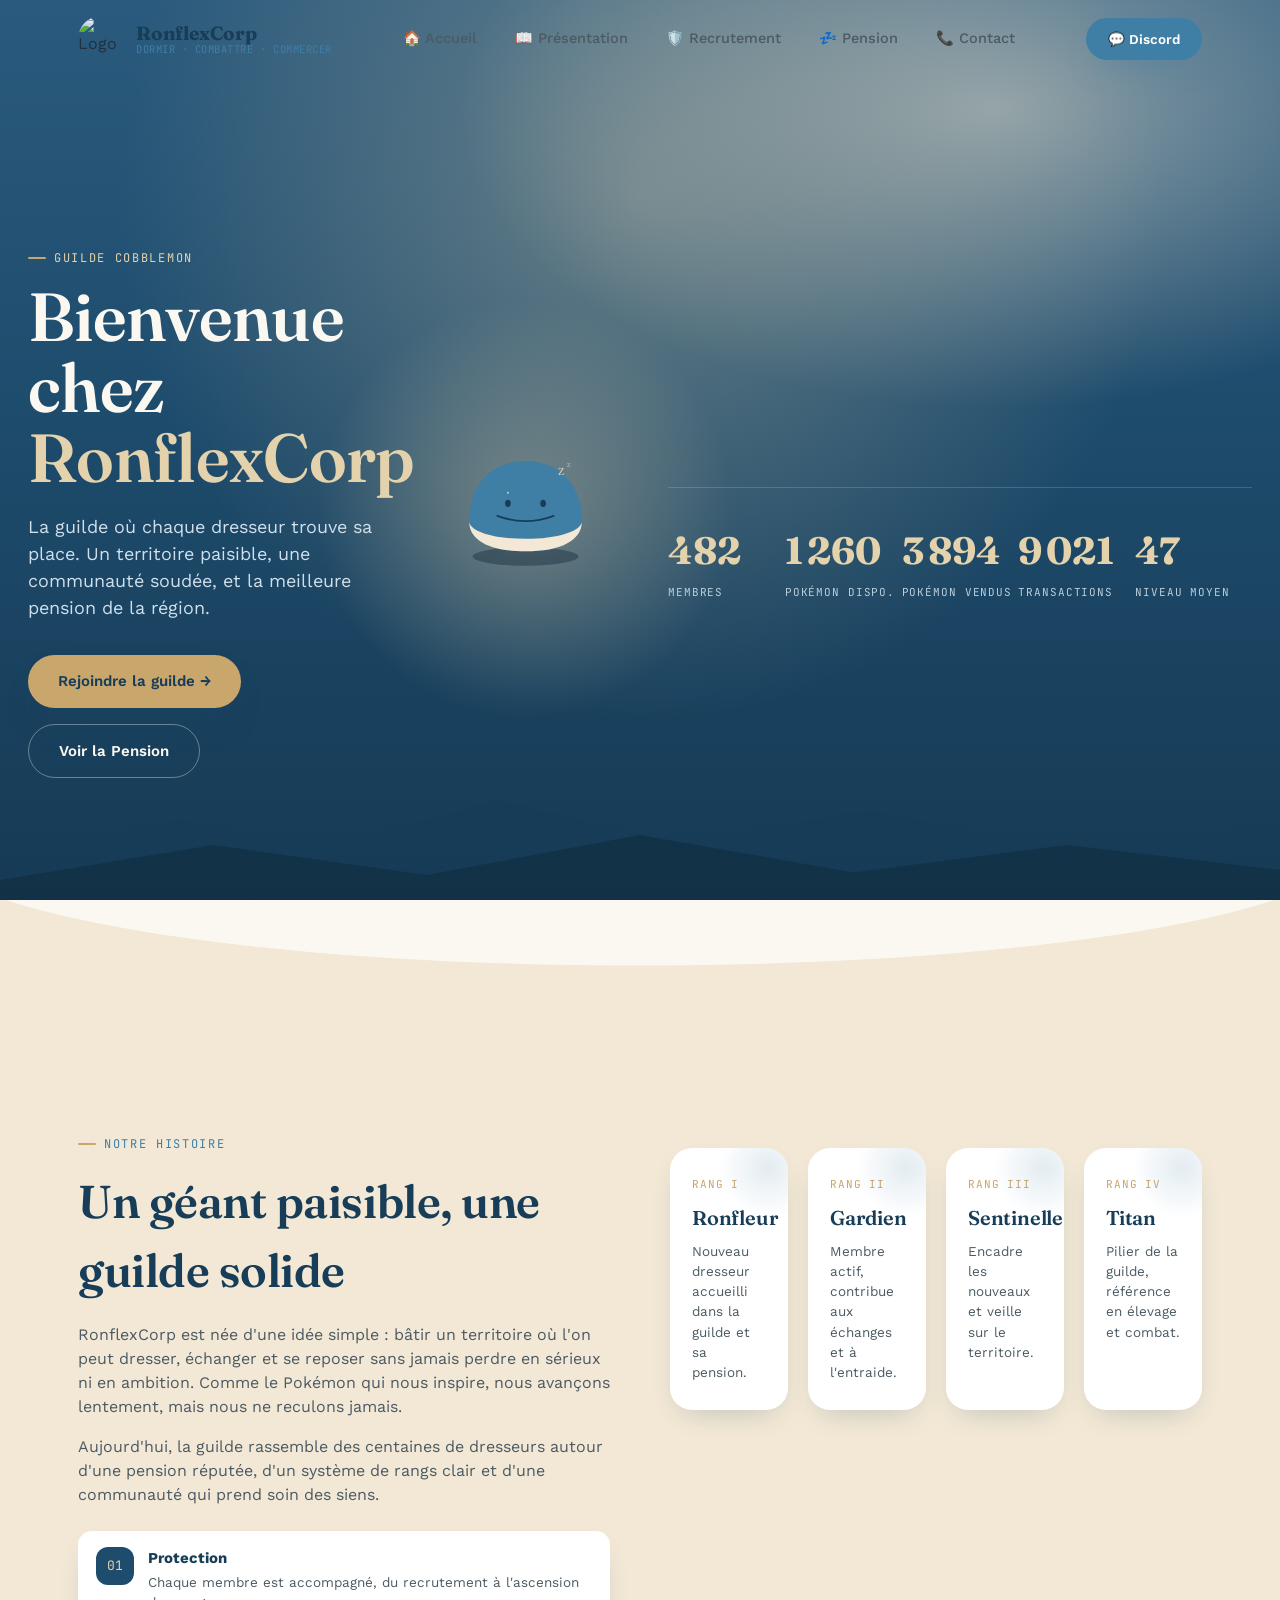
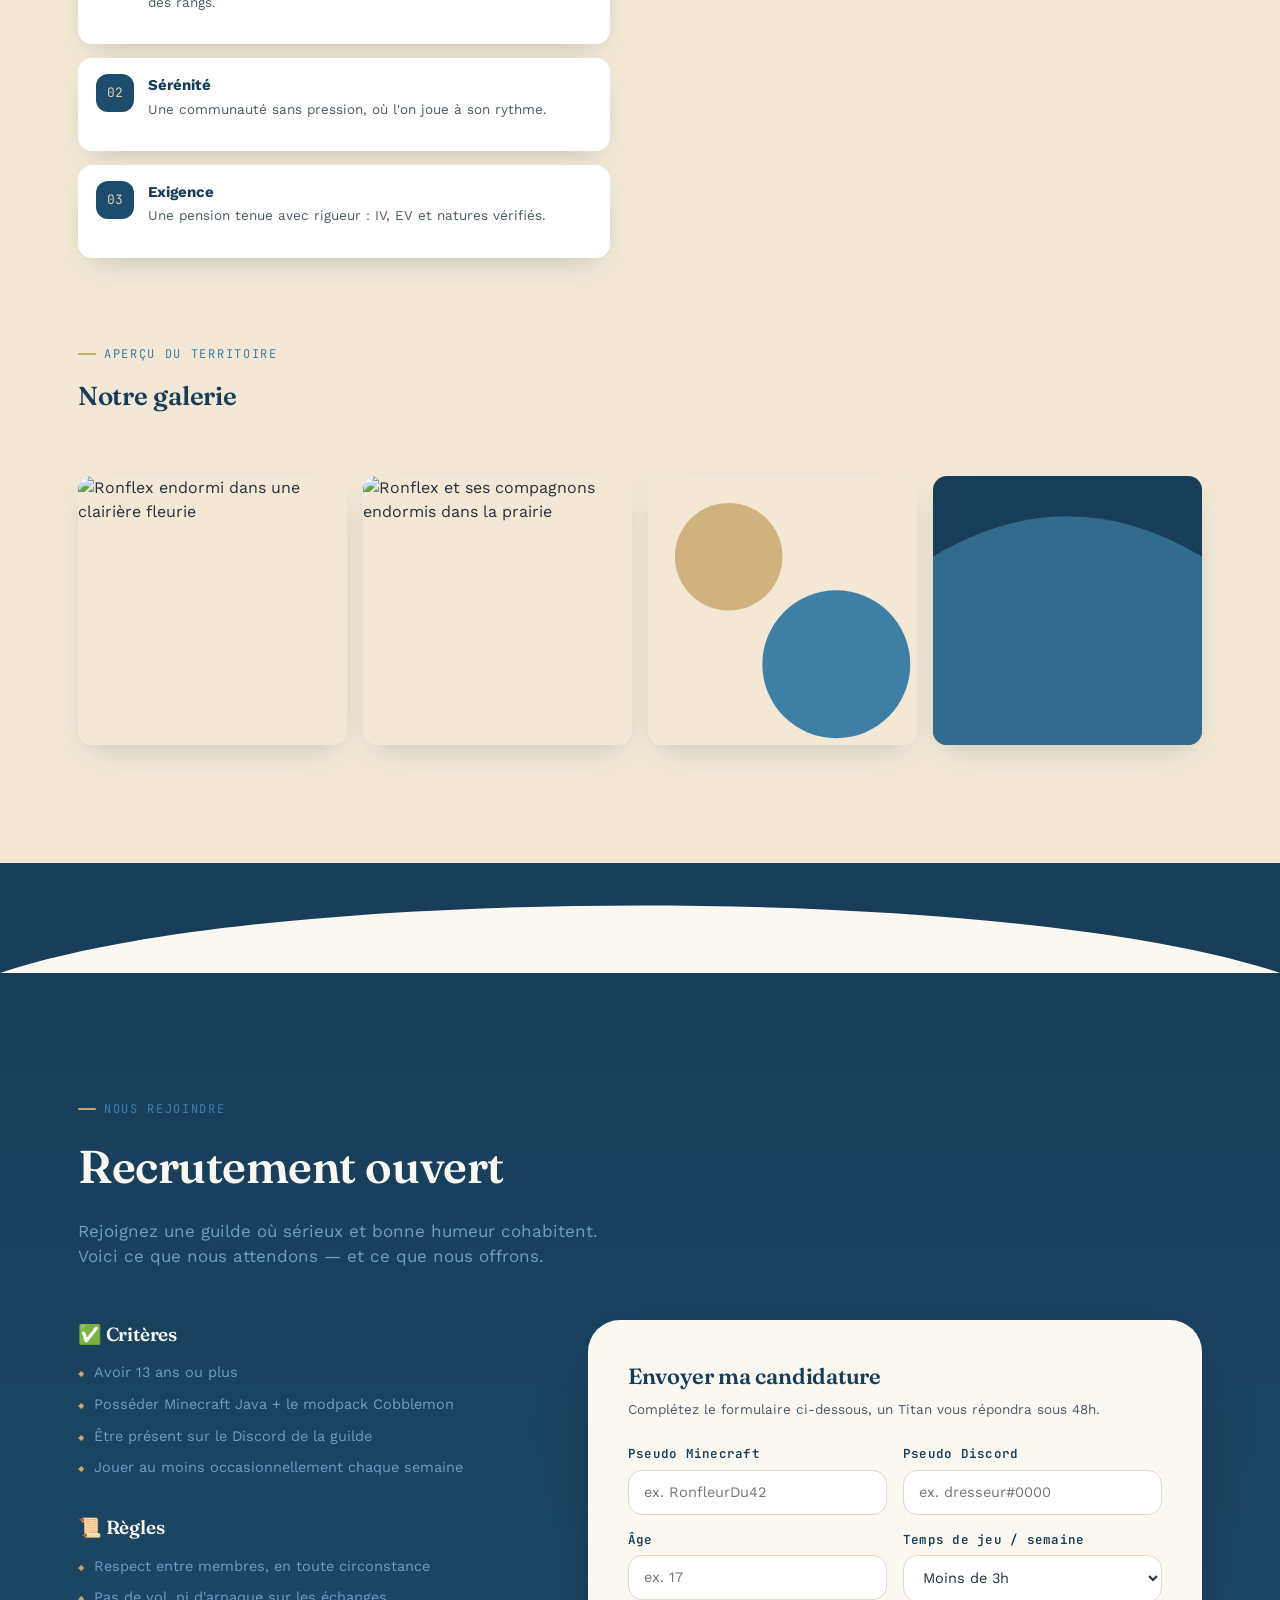
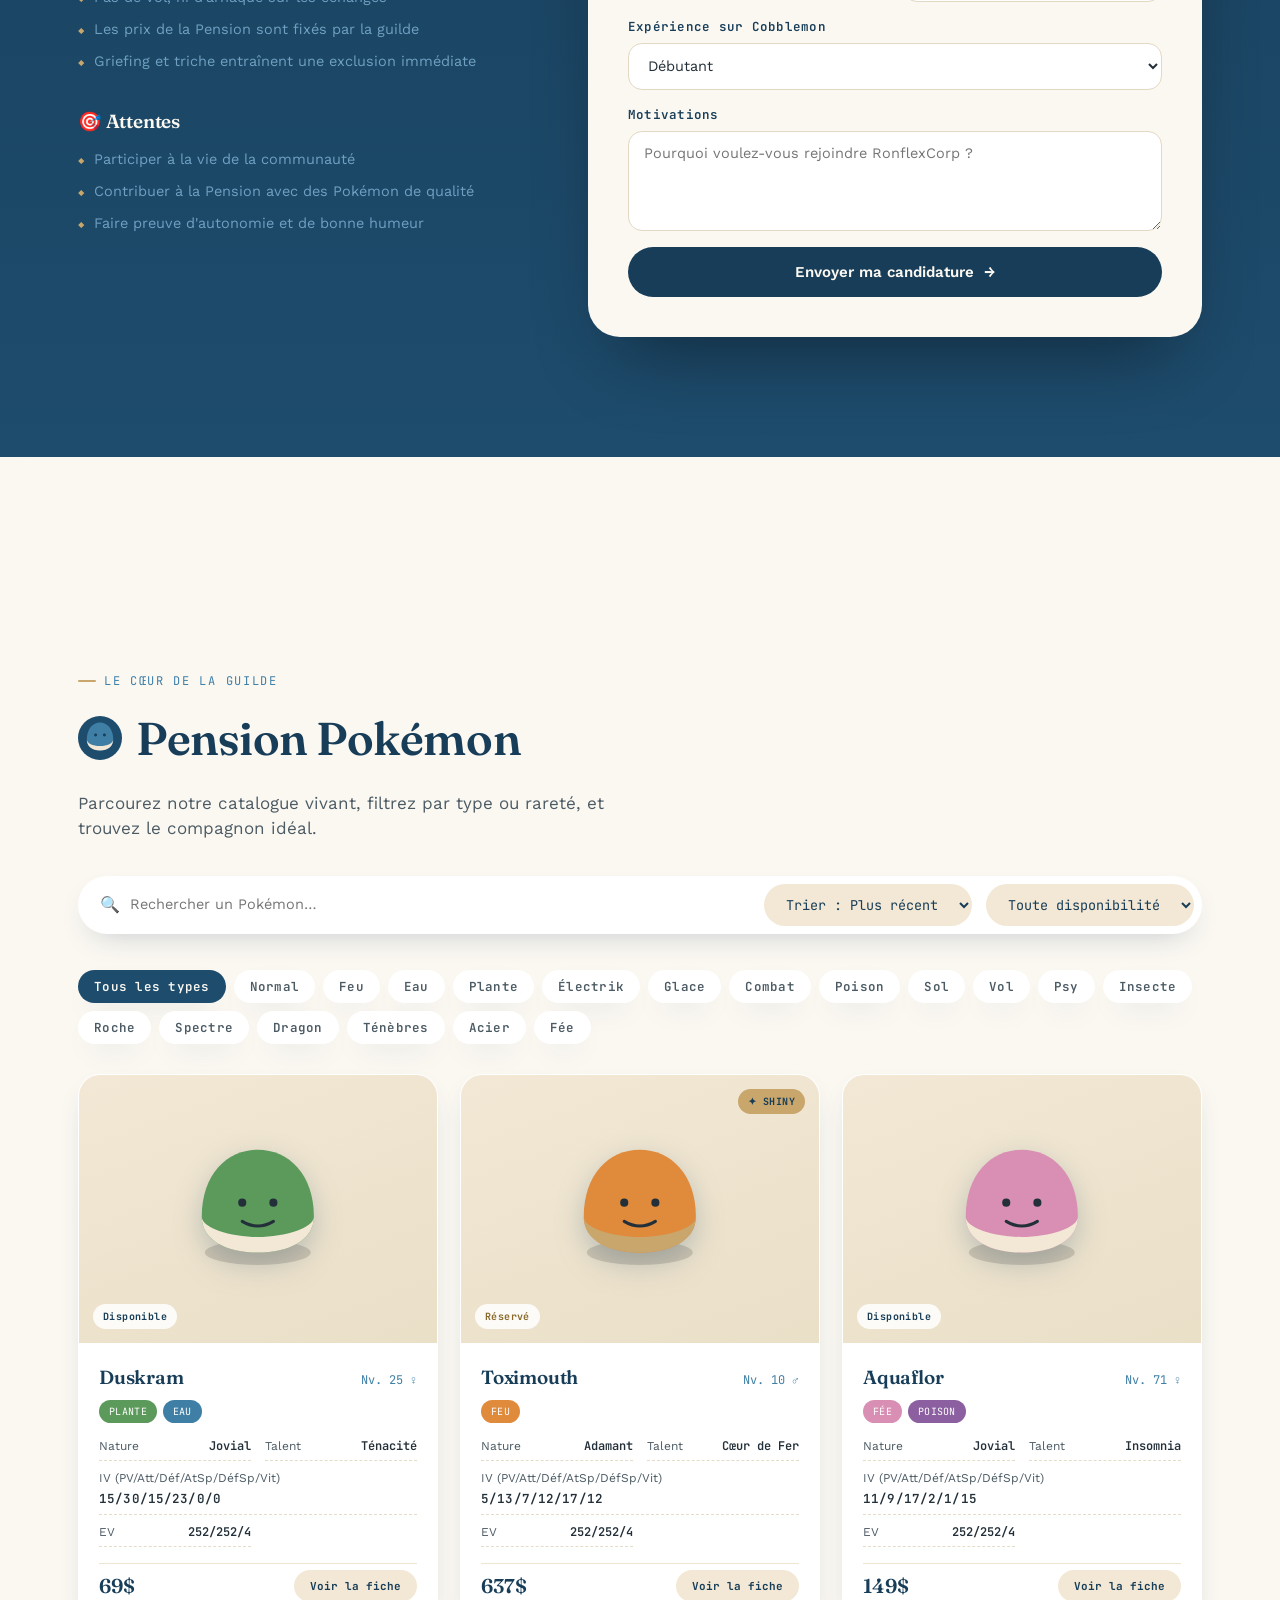
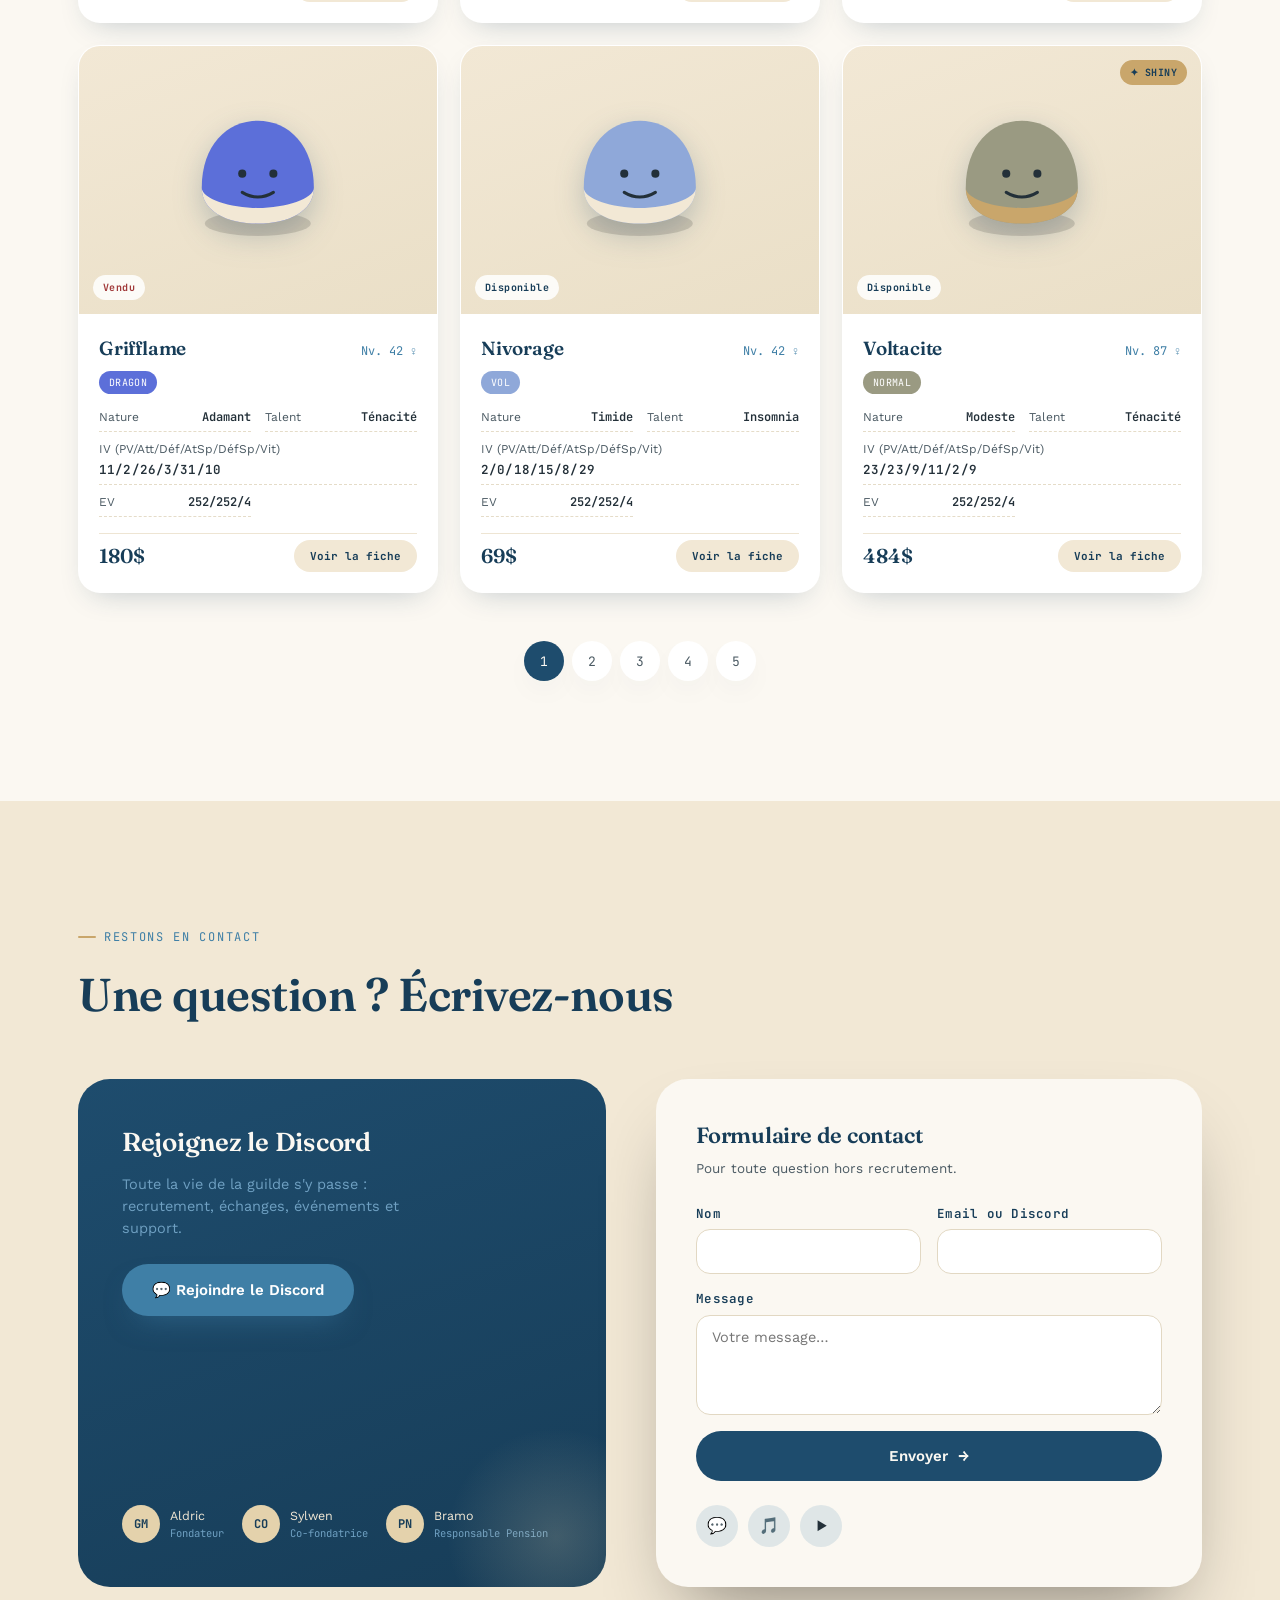
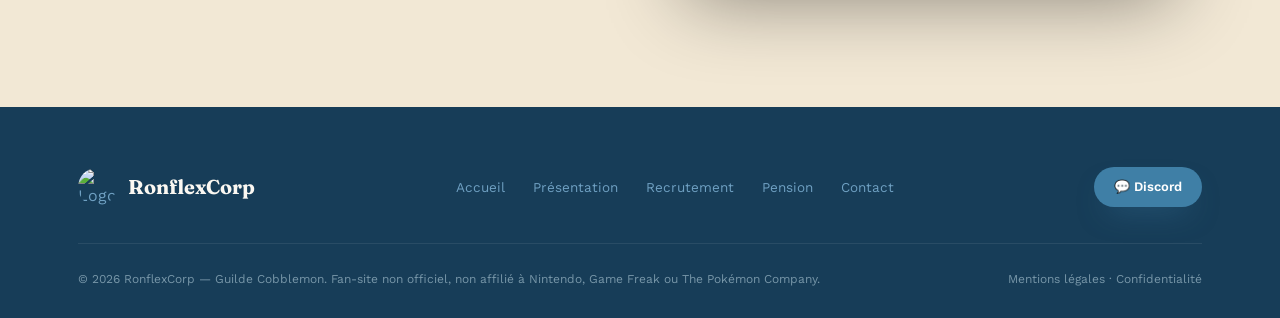
==== index.html @ c5d15bf1 "Update images and form input names in index.html" ====
<!DOCTYPE html>
<html lang="fr">
<head>
<meta charset="UTF-8">
<meta name="viewport" content="width=device-width, initial-scale=1.0">
<title>RonflexCorp — Dormir, combattre, commercer.</title>
<link rel="icon" type="image/svg+xml" href="assets/logo.svg">
<link rel="preconnect" href="https://fonts.googleapis.com">
<link rel="preconnect" href="https://fonts.gstatic.com" crossorigin>
<link href="https://fonts.googleapis.com/css2?family=Fraunces:opsz,wght@9..144,400;9..144,500;9..144,600;9..144,700&family=Work+Sans:wght@400;500;600;700&family=JetBrains+Mono:wght@400;500;700&display=swap" rel="stylesheet">
<link rel="stylesheet" href="css/style.css">
</head>
<body>

<!-- Loader -->
<div class="loader" id="loader">
  <img class="loader-mascot" src="assets/mascot-loader.svg" alt="Mascotte RonflexCorp endormie" width="110" height="88">
  <span>Chargement de la Pension…</span>
</div>

<!-- Nav -->
<nav class="nav" id="nav">
  <div class="container nav-inner">
    <a href="#accueil" class="brand">
      <img class="brand-mark" src="assets/Snorlax_600_3331126.jpg" alt="Logo RonflexCorp" width="46" height="46" style="border-radius:50%;object-fit:cover;">
      <span class="brand-text"><b>RonflexCorp</b><span>Dormir · Combattre · Commercer</span></span>
    </a>
    <div class="nav-links">
      <a href="#accueil">🏠 Accueil</a>
      <a href="#presentation">📖 Présentation</a>
      <a href="#recrutement">🛡️ Recrutement</a>
      <a href="#pension">💤 Pension</a>
      <a href="#contact">📞 Contact</a>
    </div>
    <div class="nav-cta">
      <a href="#" class="btn btn-discord" style="padding:11px 22px;font-size:13.5px;">💬 Discord</a>
      <div class="nav-burger" id="burger"><span></span><span></span><span></span></div>
    </div>
  </div>
</nav>

<!-- HERO -->
<header class="hero" id="accueil">
  <div class="hero-sky-glow"></div>
  <div class="hero-particles" id="particles"></div>
  <img class="hero-mountains" src="assets/mountains.svg" alt="" aria-hidden="true">
  <div class="container hero-inner">
    <div class="hero-copy reveal">
      <span class="eyebrow">Guilde Cobblemon</span>
      <h1>Bienvenue chez <em>RonflexCorp</em></h1>
      <p>La guilde où chaque dresseur trouve sa place. Un territoire paisible, une communauté soudée, et la meilleure pension de la région.</p>
      <div class="hero-actions">
        <a href="#recrutement" class="btn btn-primary">Rejoindre la guilde →</a>
        <a href="#pension" class="btn btn-outline">Voir la Pension</a>
      </div>
    </div>
    <div class="hero-visual reveal">
      <div class="glow-ring"></div>
      <img class="mascot" src="assets/mascot-hero.svg" alt="Mascotte RonflexCorp, un géant paisible" width="380" height="323">
    </div>
  </div>
  <div class="container stats-wrap">
    <div class="stats-grid">
      <div class="stat reveal"><b data-count="482">0</b><span>Membres</span></div>
      <div class="stat reveal"><b data-count="1260">0</b><span>Pokémon dispo.</span></div>
      <div class="stat reveal"><b data-count="3894">0</b><span>Pokémon vendus</span></div>
      <div class="stat reveal"><b data-count="9021">0</b><span>Transactions</span></div>
      <div class="stat reveal"><b data-count="47">0</b><span>Niveau moyen</span></div>
    </div>
  </div>
</header>
<svg class="belly-divider" viewBox="0 0 1440 110" preserveAspectRatio="none"><path d="M0 0 C300 90 1140 90 1440 0 L1440 110 L0 110 Z" fill="#F2E8D5"/></svg>

<!-- PRESENTATION -->
<section class="section section-cream" id="presentation">
  <div class="container">
    <div class="pres-grid">
      <div class="pres-copy reveal">
        <span class="eyebrow">Notre histoire</span>
        <h2 class="section-title">Un géant paisible, une guilde solide</h2>
        <p>RonflexCorp est née d'une idée simple : bâtir un territoire où l'on peut dresser, échanger et se reposer sans jamais perdre en sérieux ni en ambition. Comme le Pokémon qui nous inspire, nous avançons lentement, mais nous ne reculons jamais.</p>
        <p>Aujourd'hui, la guilde rassemble des centaines de dresseurs autour d'une pension réputée, d'un système de rangs clair et d'une communauté qui prend soin des siens.</p>
        <div class="value-list">
          <div class="value-item"><div class="value-icon">01</div><div><b>Protection</b><p>Chaque membre est accompagné, du recrutement à l'ascension des rangs.</p></div></div>
          <div class="value-item"><div class="value-icon">02</div><div><b>Sérénité</b><p>Une communauté sans pression, où l'on joue à son rythme.</p></div></div>
          <div class="value-item"><div class="value-icon">03</div><div><b>Exigence</b><p>Une pension tenue avec rigueur : IV, EV et natures vérifiés.</p></div></div>
        </div>
      </div>
      <div class="reveal">
        <div class="grades">
          <div class="grade-card"><div class="grade-rank">Rang I</div><h4>Ronfleur</h4><p>Nouveau dresseur accueilli dans la guilde et sa pension.</p></div>
          <div class="grade-card"><div class="grade-rank">Rang II</div><h4>Gardien</h4><p>Membre actif, contribue aux échanges et à l'entraide.</p></div>
          <div class="grade-card"><div class="grade-rank">Rang III</div><h4>Sentinelle</h4><p>Encadre les nouveaux et veille sur le territoire.</p></div>
          <div class="grade-card"><div class="grade-rank">Rang IV</div><h4>Titan</h4><p>Pilier de la guilde, référence en élevage et combat.</p></div>
        </div>
      </div>
    </div>
    <div class="reveal">
      <span class="eyebrow">Aperçu du territoire</span>
      <h3 style="font-size:26px;margin-bottom:6px;">Notre galerie</h3>
    </div>
    <div class="gallery reveal reveal-stagger">
      <div class="gallery-item" style="--i:0"><img src="assets/snorlax-foret.jpg" alt="Ronflex endormi dans une clairière fleurie"></div>
      <div class="gallery-item" style="--i:1"><img src="assets/snorlax-cafe.jpg" alt="Ronflex et ses compagnons endormis dans la prairie"></div>
      <div class="gallery-item" style="--i:2"><img src="assets/gallery-3.svg" alt="Illustration décorative — clairière"></div>
      <div class="gallery-item" style="--i:3"><img src="assets/gallery-4.svg" alt="Illustration décorative — colline au crépuscule"></div>
    </div>
  </div>
</section>
<svg class="belly-divider" viewBox="0 0 1440 110" preserveAspectRatio="none" style="transform:scaleY(-1);"><path d="M0 0 C300 90 1140 90 1440 0 L1440 110 L0 110 Z" fill="#173D58"/></svg>

<!-- RECRUTEMENT -->
<section class="section section-blue" id="recrutement">
  <div class="container">
    <div class="reveal" style="margin-bottom:50px;">
      <span class="eyebrow">Nous rejoindre</span>
      <h2 class="section-title">Recrutement ouvert</h2>
      <p class="section-lead">Rejoignez une guilde où sérieux et bonne humeur cohabitent. Voici ce que nous attendons — et ce que nous offrons.</p>
    </div>
    <div class="recrut-layout">
      <div class="reveal">
        <div class="recrut-block">
          <h3>✅ Critères</h3>
          <ul>
            <li>Avoir 13 ans ou plus</li>
            <li>Posséder Minecraft Java + le modpack Cobblemon</li>
            <li>Être présent sur le Discord de la guilde</li>
            <li>Jouer au moins occasionnellement chaque semaine</li>
          </ul>
        </div>
        <div class="recrut-block">
          <h3>📜 Règles</h3>
          <ul>
            <li>Respect entre membres, en toute circonstance</li>
            <li>Pas de vol, ni d'arnaque sur les échanges</li>
            <li>Les prix de la Pension sont fixés par la guilde</li>
            <li>Griefing et triche entraînent une exclusion immédiate</li>
          </ul>
        </div>
        <div class="recrut-block">
          <h3>🎯 Attentes</h3>
          <ul>
            <li>Participer à la vie de la communauté</li>
            <li>Contribuer à la Pension avec des Pokémon de qualité</li>
            <li>Faire preuve d'autonomie et de bonne humeur</li>
          </ul>
        </div>
      </div>

      <div class="form-card reveal" id="recruitFormWrap">
        <div id="recruitFormBody">
          <h3>Envoyer ma candidature</h3>
          <p class="form-sub">Complétez le formulaire ci-dessous, un Titan vous répondra sous 48h.</p>
          <form id="recruitForm">
            <div class="form-row">
              <div class="field"><label>Pseudo Minecraft</label><input type="text" name="pseudo_minecraft" placeholder="ex. RonfleurDu42" required></div>
              <div class="field"><label>Pseudo Discord</label><input type="text" name="pseudo_discord" placeholder="ex. dresseur#0000" required></div>
            </div>
            <div class="form-row">
              <div class="field"><label>Âge</label><input type="number" name="age" min="13" placeholder="ex. 17" required></div>
              <div class="field"><label>Temps de jeu / semaine</label>
                <select name="temps_jeu">
                  <option>Moins de 3h</option>
                  <option>3 à 8h</option>
                  <option>8 à 15h</option>
                  <option>Plus de 15h</option>
                </select>
              </div>
            </div>
            <div class="field full" style="margin-bottom:16px;">
              <label>Expérience sur Cobblemon</label>
              <select name="experience">
                <option>Débutant</option>
                <option>Intermédiaire</option>
                <option>Confirmé</option>
                <option>Expert / éleveur compétitif</option>
              </select>
            </div>
            <div class="field full" style="margin-bottom:16px;">
              <label>Motivations</label>
              <textarea name="motivations" placeholder="Pourquoi voulez-vous rejoindre RonflexCorp ?" required></textarea>
            </div>
            <button type="submit" class="btn submit-btn">Envoyer ma candidature <span class="arrow">→</span></button>
          </form>
        </div>
        <div class="form-success" id="recruitSuccess">
          <svg class="check" viewBox="0 0 60 60"><circle cx="30" cy="30" r="30" fill="#3F7FA6"/><path d="M18 31 L26 39 L42 21" stroke="#F2E8D5" stroke-width="4" fill="none" stroke-linecap="round" stroke-linejoin="round"/></svg>
          <h3>Candidature envoyée</h3>
          <p class="form-sub">Merci ! Un membre de la guilde reviendra vers vous très vite sur Discord.</p>
        </div>
      </div>
    </div>
  </div>
</section>
<svg class="belly-divider" viewBox="0 0 1440 110" preserveAspectRatio="none"><path d="M0 0 C300 90 1140 90 1440 0 L1440 110 L0 110 Z" fill="#FBF8F2"/></svg>

<!-- PENSION -->
<section class="section" id="pension" style="padding-top:100px;">
  <div class="container">
    <div class="pension-head reveal">
      <div>
        <span class="eyebrow">Le cœur de la guilde</span>
        <h2 class="section-title" style="display:flex;align-items:center;gap:14px;">
          <img src="assets/logo.svg" alt="" width="44" height="44" style="flex-shrink:0;" aria-hidden="true">
          Pension Pokémon
        </h2>
        <p class="section-lead">Parcourez notre catalogue vivant, filtrez par type ou rareté, et trouvez le compagnon idéal.</p>
      </div>
    </div>

    <div class="pension-toolbar reveal">
      <div class="search-box">
        <span>🔍</span>
        <input type="text" id="searchInput" placeholder="Rechercher un Pokémon…">
      </div>
      <select id="sortSelect">
        <option value="recent">Trier : Plus récent</option>
        <option value="price-asc">Prix croissant</option>
        <option value="price-desc">Prix décroissant</option>
        <option value="level-desc">Niveau ↓</option>
        <option value="iv-desc">IV ↓</option>
      </select>
      <select id="availSelect">
        <option value="all">Toute disponibilité</option>
        <option value="Disponible">Disponible</option>
        <option value="Réservé">Réservé</option>
        <option value="Vendu">Vendu</option>
      </select>
    </div>

    <div class="filter-chips reveal" id="typeChips"></div>

    <div class="catalog-grid" id="catalogGrid"></div>
    <div class="empty-state" id="emptyState">
      <h3 style="font-size:20px;">😴 Aucun Pokémon ne correspond</h3>
      <p style="margin-top:8px;">Essayez d'ajuster votre recherche ou vos filtres.</p>
    </div>
    <div class="pagination" id="pagination"></div>
  </div>
</section>

<!-- CONTACT -->
<section class="section section-cream" id="contact">
  <div class="container">
    <div class="reveal" style="margin-bottom:50px;">
      <span class="eyebrow">Restons en contact</span>
      <h2 class="section-title">Une question ? Écrivez-nous</h2>
    </div>
    <div class="contact-grid">
      <div class="contact-discord reveal">
        <div>
          <h3>Rejoignez le Discord</h3>
          <p>Toute la vie de la guilde s'y passe : recrutement, échanges, événements et support.</p>
          <a href="#" class="btn btn-discord">💬 Rejoindre le Discord</a>
        </div>
        <div class="responsables">
          <div class="responsable"><div class="resp-avatar">GM</div><span>Aldric<br><small>Fondateur</small></span></div>
          <div class="responsable"><div class="resp-avatar">CO</div><span>Sylwen<br><small>Co-fondatrice</small></span></div>
          <div class="responsable"><div class="resp-avatar">PN</div><span>Bramo<br><small>Responsable Pension</small></span></div>
        </div>
      </div>
      <div class="form-card reveal">
        <h3>Formulaire de contact</h3>
        <p class="form-sub">Pour toute question hors recrutement.</p>
        <form id="contactForm">
          <div class="form-row">
            <div class="field"><label>Nom</label><input type="text" name="nom" required></div>
            <div class="field"><label>Email ou Discord</label><input type="text" name="contact" required></div>
          </div>
          <div class="field full" style="margin-bottom:16px;">
            <label>Message</label>
            <textarea name="message" required placeholder="Votre message…"></textarea>
          </div>
          <button type="submit" class="btn submit-btn" style="background:var(--deep-blue);">Envoyer <span class="arrow">→</span></button>
        </form>
        <div class="socials" style="margin-top:24px;">
          <a class="social-btn" href="#" title="Discord" style="background:rgba(63,127,166,0.15);">💬</a>
          <a class="social-btn" href="#" title="TikTok" style="background:rgba(63,127,166,0.15);">🎵</a>
          <a class="social-btn" href="#" title="YouTube" style="background:rgba(63,127,166,0.15);">▶️</a>
        </div>
      </div>
    </div>
  </div>
</section>

<!-- FOOTER -->
<footer class="footer">
  <div class="container">
    <div class="footer-top">
      <div class="footer-brand">
        <img src="assets/Snorlax_600_3331126.jpg" alt="Logo RonflexCorp" width="38" height="38" style="border-radius:50%;object-fit:cover;">
        <b>RonflexCorp</b>
      </div>
      <div class="footer-links">
        <a href="#accueil">Accueil</a>
        <a href="#presentation">Présentation</a>
        <a href="#recrutement">Recrutement</a>
        <a href="#pension">Pension</a>
        <a href="#contact">Contact</a>
      </div>
      <a href="#" class="btn btn-discord" style="padding:10px 20px;font-size:13px;">💬 Discord</a>
    </div>
    <div class="footer-bottom">
      <span>© 2026 RonflexCorp — Guilde Cobblemon. Fan-site non officiel, non affilié à Nintendo, Game Freak ou The Pokémon Company.</span>
      <span>Mentions légales · Confidentialité</span>
    </div>
  </div>
</footer>
<script src="js/main.js" defer></script>
</body>
</html>
---- css/style.css ----
:root{
  --deep-blue:#1E4C6D;
  --deep-blue-2:#173D58;
  --light-blue:#3F7FA6;
  --light-blue-soft:#6FA0C2;
  --cream:#F2E8D5;
  --cream-2:#EADFC7;
  --off-white:#FBF8F2;
  --ink:#233039;
  --ink-soft:#4B5A63;
  --gold:#C9A66B;
  --gold-soft:#E4D2AC;
  --white:#FFFFFF;
  --shadow-soft:0 20px 45px -20px rgba(30,76,109,0.35);
  --shadow-card:0 12px 30px -14px rgba(23,61,88,0.28);
  --radius-lg:32px;
  --radius-md:22px;
  --radius-sm:14px;
  --ff-display:'Fraunces', serif;
  --ff-body:'Work Sans', sans-serif;
  --ff-mono:'JetBrains Mono', monospace;
}
*{box-sizing:border-box;margin:0;padding:0;}
html{scroll-behavior:smooth;}
body{
  font-family:var(--ff-body);
  color:var(--ink);
  background:var(--off-white);
  overflow-x:hidden;
  line-height:1.5;
}
img,svg{display:block;max-width:100%;}
a{color:inherit;text-decoration:none;}
button{font-family:inherit;cursor:pointer;border:none;background:none;}
ul{list-style:none;}
::selection{background:var(--gold-soft);color:var(--deep-blue-2);}

/* ---------- Utility ---------- */
.container{width:100%;max-width:1180px;margin:0 auto;padding:0 28px;}
.eyebrow{
  font-family:var(--ff-mono);
  font-size:12px;
  letter-spacing:0.14em;
  text-transform:uppercase;
  color:var(--light-blue);
  display:inline-flex;
  align-items:center;
  gap:8px;
  margin-bottom:14px;
}
.eyebrow::before{
  content:"";
  width:18px;height:2px;
  background:var(--gold);
  border-radius:2px;
}
h1,h2,h3,h4{font-family:var(--ff-display);font-weight:600;color:var(--deep-blue-2);letter-spacing:-0.01em;}
.section{position:relative;padding:120px 0;}
.section-cream{background:var(--cream);}
.section-blue{background:linear-gradient(180deg,var(--deep-blue-2),var(--deep-blue));color:var(--cream);}
.section-blue h2, .section-blue h3, .section-blue h4{color:var(--off-white);}
.section-title{font-size:clamp(30px,4vw,46px);margin-bottom:18px;}
.section-lead{font-size:17px;color:var(--ink-soft);max-width:560px;}
.section-blue .section-lead{color:var(--light-blue-soft);}

.btn{
  display:inline-flex;align-items:center;gap:10px;
  padding:15px 30px;border-radius:100px;
  font-weight:600;font-size:15px;
  transition:transform .35s cubic-bezier(.2,.8,.2,1), box-shadow .35s ease, background .3s ease;
  position:relative;
}
.btn-primary{background:var(--gold);color:var(--deep-blue-2);box-shadow:var(--shadow-soft);}
.btn-primary:hover{transform:translateY(-3px);box-shadow:0 26px 50px -18px rgba(201,166,107,0.55);}
.btn-outline{border:1.5px solid rgba(255,255,255,0.35);color:var(--off-white);}
.btn-outline:hover{background:rgba(255,255,255,0.1);transform:translateY(-3px);}
.btn-dark{background:var(--deep-blue-2);color:var(--off-white);}
.btn-dark:hover{transform:translateY(-3px);box-shadow:var(--shadow-soft);}
.btn-discord{background:#3F7FA6;color:#fff;box-shadow:0 14px 30px -14px rgba(63,127,166,0.6);}
.btn-discord:hover{transform:translateY(-3px);background:#356e91;}

/* Belly-curve divider — signature motif */
.belly-divider{width:100%;height:110px;display:block;margin-top:-2px;}
.belly-divider path{transition:fill .4s ease;}

/* ---------- Nav ---------- */
.nav{
  position:fixed;top:0;left:0;right:0;z-index:100;
  padding:16px 0;
  transition:background .4s ease, box-shadow .4s ease, padding .4s ease;
}
.nav.scrolled{background:rgba(251,248,242,0.88);backdrop-filter:blur(14px);box-shadow:0 8px 30px -18px rgba(23,61,88,0.35);padding:10px 0;}
.nav-inner{display:flex;align-items:center;justify-content:space-between;gap:24px;}
.brand{display:flex;align-items:center;gap:12px;}
.brand-mark{width:46px;height:46px;flex-shrink:0;}
.brand-text{display:flex;flex-direction:column;line-height:1.1;}
.brand-text b{font-family:var(--ff-display);font-size:19px;color:var(--deep-blue-2);letter-spacing:-0.01em;}
.brand-text span{font-family:var(--ff-mono);font-size:10.5px;letter-spacing:.05em;color:var(--light-blue);text-transform:uppercase;}
.nav-links{display:flex;align-items:center;gap:6px;}
.nav-links a{
  font-size:14.5px;font-weight:500;color:var(--ink-soft);
  padding:10px 16px;border-radius:100px;position:relative;
  transition:transform .3s cubic-bezier(.2,.8,.2,1), color .3s ease, background .3s ease;
}
.nav-links a:hover{transform:translateY(-2px);color:var(--deep-blue-2);background:rgba(63,127,166,0.12);box-shadow:0 8px 20px -10px rgba(63,127,166,0.5);}
.nav-cta{display:flex;align-items:center;gap:10px;}
.nav-burger{display:none;width:42px;height:42px;border-radius:12px;background:var(--deep-blue-2);align-items:center;justify-content:center;flex-shrink:0;}
.nav-burger span, .nav-burger::before, .nav-burger::after{content:"";display:block;width:18px;height:2px;background:var(--off-white);border-radius:2px;}
.nav-burger{flex-direction:column;gap:4px;}

/* ---------- Hero ---------- */
.hero{
  position:relative;
  min-height:100vh;
  display:flex;align-items:center;
  overflow:hidden;
  background:
    radial-gradient(ellipse 900px 500px at 78% 12%, rgba(242,232,213,0.5), transparent 60%),
    linear-gradient(180deg,#2A5A7D 0%, #1E4C6D 45%, #163A54 100%);
  padding-top:120px;
}
.hero-sky-glow{
  position:absolute;inset:0;
  background:radial-gradient(circle at 50% 22%, rgba(228,210,172,0.35), transparent 55%);
  animation:breathe 8s ease-in-out infinite;
  pointer-events:none;
}
@keyframes breathe{0%,100%{opacity:.55;transform:scale(1);}50%{opacity:.85;transform:scale(1.05);}}
.hero-mountains{position:absolute;bottom:0;left:0;width:100%;opacity:.9;}
.hero-particles{position:absolute;inset:0;pointer-events:none;}
.particle{position:absolute;opacity:.5;color:var(--cream);font-family:var(--ff-display);animation:float-up linear infinite;}
@keyframes float-up{
  0%{transform:translateY(0) translateX(0) rotate(0deg);opacity:0;}
  10%{opacity:.6;}
  90%{opacity:.4;}
  100%{transform:translateY(-90vh) translateX(20px) rotate(20deg);opacity:0;}
}
.hero-inner{position:relative;z-index:2;width:100%;display:grid;grid-template-columns:1.1fr .9fr;align-items:center;gap:40px;}
.hero-copy .eyebrow{color:var(--gold-soft);}
.hero-copy .eyebrow::before{background:var(--gold);}
.hero h1{
  font-size:clamp(38px,5.4vw,68px);
  color:var(--off-white);
  line-height:1.04;
  margin-bottom:20px;
}
.hero h1 em{font-style:normal;color:var(--gold-soft);}
.hero-copy p{font-size:18px;color:#CFE0EC;max-width:480px;margin-bottom:34px;}
.hero-actions{display:flex;gap:16px;flex-wrap:wrap;}
.hero-visual{position:relative;display:flex;align-items:center;justify-content:center;}
.hero-visual .glow-ring{
  position:absolute;width:420px;height:420px;border-radius:50%;
  background:radial-gradient(circle, rgba(228,210,172,0.35), transparent 70%);
  animation:breathe 6s ease-in-out infinite;
}
.mascot{position:relative;width:min(380px,80vw);animation:mascot-breathe 4.5s ease-in-out infinite;}
@keyframes mascot-breathe{0%,100%{transform:translateY(0) scale(1);}50%{transform:translateY(-6px) scale(1.015);}}

/* Stats */
.stats-wrap{position:relative;z-index:2;margin-top:70px;}
.stats-grid{
  display:grid;grid-template-columns:repeat(5,1fr);
  border-top:1px solid rgba(242,232,213,0.18);
  padding-top:34px;
}
.stat b{
  font-family:var(--ff-display);font-size:clamp(26px,3vw,38px);
  color:var(--gold-soft);display:block;
}
.stat span{font-family:var(--ff-mono);font-size:11px;letter-spacing:.08em;text-transform:uppercase;color:#B9CEDC;}

/* ---------- Reveal ---------- */
.reveal{opacity:0;transform:translateY(28px);transition:opacity .8s cubic-bezier(.2,.7,.2,1), transform .8s cubic-bezier(.2,.7,.2,1);}
.reveal.in{opacity:1;transform:translateY(0);}
.reveal-stagger > *{transition-delay:calc(var(--i,0) * 90ms);}

/* ---------- Présentation ---------- */
.pres-grid{display:grid;grid-template-columns:1fr 1fr;gap:60px;align-items:start;margin-bottom:80px;}
.pres-copy p{color:var(--ink-soft);margin-bottom:16px;font-size:16px;}
.value-list{display:flex;flex-direction:column;gap:14px;margin-top:24px;}
.value-item{display:flex;gap:14px;align-items:flex-start;padding:16px 18px;background:var(--white);border-radius:var(--radius-sm);box-shadow:var(--shadow-card);}
.value-icon{width:38px;height:38px;border-radius:12px;background:var(--deep-blue);flex-shrink:0;display:flex;align-items:center;justify-content:center;color:var(--gold-soft);font-family:var(--ff-mono);font-size:13px;}
.value-item b{display:block;color:var(--deep-blue-2);font-size:15px;margin-bottom:2px;}
.value-item p{font-size:13.5px;color:var(--ink-soft);}

.grades{display:grid;grid-template-columns:repeat(4,1fr);gap:20px;margin-top:20px;}
.grade-card{
  background:var(--white);border-radius:var(--radius-md);padding:28px 22px;
  box-shadow:var(--shadow-card);position:relative;overflow:hidden;
  transition:transform .4s cubic-bezier(.2,.8,.2,1), box-shadow .4s ease;
}
.grade-card:hover{transform:translateY(-8px);box-shadow:0 30px 50px -20px rgba(23,61,88,0.4);}
.grade-card::after{
  content:"";position:absolute;right:-30px;top:-30px;width:100px;height:100px;border-radius:50%;
  background:radial-gradient(circle, rgba(63,127,166,0.15), transparent 70%);
}
.grade-rank{font-family:var(--ff-mono);font-size:11px;color:var(--gold);letter-spacing:.08em;text-transform:uppercase;margin-bottom:10px;}
.grade-card h4{font-size:20px;margin-bottom:8px;}
.grade-card p{font-size:13.5px;color:var(--ink-soft);}

.gallery{display:grid;grid-template-columns:repeat(4,1fr);gap:16px;margin-top:60px;}
.gallery-item{border-radius:var(--radius-sm);overflow:hidden;aspect-ratio:1/1;box-shadow:var(--shadow-card);transition:transform .5s cubic-bezier(.2,.8,.2,1);}
.gallery-item:hover{transform:scale(1.035);}
.gallery-item svg{width:100%;height:100%;}

/* ---------- Recrutement ---------- */
.recrut-layout{display:grid;grid-template-columns:.85fr 1.15fr;gap:56px;align-items:start;}
.recrut-block{margin-bottom:34px;}
.recrut-block h3{font-size:19px;margin-bottom:14px;color:var(--off-white);}
.recrut-block ul{display:flex;flex-direction:column;gap:10px;}
.recrut-block li{
  display:flex;gap:10px;font-size:14.5px;color:var(--light-blue-soft);
  padding-left:0;
}
.recrut-block li::before{content:"◆";color:var(--gold);font-size:9px;margin-top:6px;flex-shrink:0;}

.form-card{
  background:var(--off-white);border-radius:var(--radius-lg);
  padding:40px;box-shadow:0 40px 80px -30px rgba(0,0,0,0.45);
}
.form-card h3{font-size:22px;margin-bottom:6px;color:var(--deep-blue-2);}
.form-card .form-sub{font-size:13.5px;color:var(--ink-soft);margin-bottom:26px;}
.form-row{display:grid;grid-template-columns:1fr 1fr;gap:16px;margin-bottom:16px;}
.field{display:flex;flex-direction:column;gap:6px;}
.field.full{grid-column:1/-1;}
.field label{font-size:12.5px;font-weight:600;color:var(--deep-blue-2);font-family:var(--ff-mono);letter-spacing:.02em;}
.field input, .field select, .field textarea{
  border:1.5px solid #E2D8C3;background:var(--white);border-radius:var(--radius-sm);
  padding:13px 15px;font-size:14.5px;font-family:var(--ff-body);color:var(--ink);
  transition:border-color .3s ease, box-shadow .3s ease;
}
.field input:focus, .field select:focus, .field textarea:focus{
  outline:none;border-color:var(--light-blue);box-shadow:0 0 0 4px rgba(63,127,166,0.15);
}
.field textarea{resize:vertical;min-height:100px;}
.submit-btn{
  width:100%;justify-content:center;margin-top:8px;
  background:var(--deep-blue-2);color:var(--off-white);padding:16px;border-radius:100px;
  font-weight:600;font-size:15px;display:flex;align-items:center;gap:10px;
  transition:transform .35s cubic-bezier(.2,.8,.2,1), background .3s ease, box-shadow .3s ease;
}
.submit-btn:hover{transform:translateY(-3px);background:var(--deep-blue);box-shadow:var(--shadow-soft);}
.submit-btn .arrow{transition:transform .35s cubic-bezier(.2,.8,.2,1);}
.submit-btn:hover .arrow{transform:translateX(5px);}
.form-success{display:none;text-align:center;padding:40px 10px;}
.form-success.show{display:block;}
.form-success .check{width:60px;height:60px;margin:0 auto 18px;}

/* ---------- Pension ---------- */
.pension-head{display:flex;justify-content:space-between;align-items:flex-end;gap:30px;margin-bottom:34px;flex-wrap:wrap;}
.pension-toolbar{
  display:flex;gap:14px;flex-wrap:wrap;align-items:center;
  background:var(--white);border-radius:100px;padding:8px 8px 8px 22px;
  box-shadow:var(--shadow-card);margin-bottom:36px;
}
.search-box{display:flex;align-items:center;gap:10px;flex:1;min-width:220px;}
.search-box input{border:none;outline:none;font-size:14.5px;width:100%;font-family:var(--ff-body);background:transparent;}
.pension-toolbar select{
  border:none;background:var(--cream);border-radius:100px;padding:11px 18px;font-size:13.5px;
  font-family:var(--ff-mono);color:var(--deep-blue-2);cursor:pointer;
}
.filter-chips{display:flex;gap:8px;flex-wrap:wrap;margin-bottom:30px;}
.chip{
  padding:8px 16px;border-radius:100px;font-size:12.5px;font-weight:600;
  background:var(--white);color:var(--ink-soft);box-shadow:var(--shadow-card);
  transition:all .3s ease;font-family:var(--ff-mono);letter-spacing:.02em;
}
.chip.active, .chip:hover{background:var(--deep-blue);color:var(--off-white);}

.catalog-grid{display:grid;grid-template-columns:repeat(3,1fr);gap:22px;}
.mon-card{
  background:var(--white);border-radius:var(--radius-md);overflow:hidden;
  box-shadow:var(--shadow-card);position:relative;
  transition:transform .45s cubic-bezier(.2,.8,.2,1), box-shadow .45s ease;
  border:1.5px solid transparent;
}
.mon-card:hover{transform:translateY(-8px) rotate(-0.3deg);box-shadow:0 34px 60px -22px rgba(23,61,88,0.4);border-color:var(--gold-soft);}
.mon-card.legendary{border-color:var(--gold);}
.mon-card.shiny::before{
  content:"✦ SHINY";position:absolute;top:14px;right:14px;z-index:3;
  background:var(--gold);color:var(--deep-blue-2);font-family:var(--ff-mono);font-size:10px;
  padding:5px 10px;border-radius:100px;font-weight:700;letter-spacing:.04em;
}
.mon-media{
  position:relative;aspect-ratio:4/3;display:flex;align-items:center;justify-content:center;
  background:linear-gradient(160deg,var(--cream),var(--cream-2));
}
.mon-media svg{width:58%;height:58%;filter:drop-shadow(0 10px 14px rgba(30,76,109,0.25));transition:transform .5s cubic-bezier(.2,.8,.2,1);}
.mon-card:hover .mon-media svg{transform:translateY(-6px) scale(1.05);}
.mon-legendary-badge{
  position:absolute;top:14px;left:14px;background:var(--deep-blue-2);color:var(--gold-soft);
  font-family:var(--ff-mono);font-size:10px;padding:5px 10px;border-radius:100px;letter-spacing:.04em;
}
.mon-avail{position:absolute;bottom:14px;left:14px;font-family:var(--ff-mono);font-size:10px;padding:5px 10px;border-radius:100px;letter-spacing:.04em;background:rgba(255,255,255,0.85);color:var(--deep-blue-2);font-weight:700;}
.mon-avail.reserved{color:#8a6a2a;}
.mon-avail.sold{color:#a13a3a;}
.mon-body{padding:20px;}
.mon-top{display:flex;justify-content:space-between;align-items:baseline;margin-bottom:8px;}
.mon-top h4{font-size:19px;color:var(--deep-blue-2);}
.mon-top .lvl{font-family:var(--ff-mono);font-size:12px;color:var(--light-blue);}
.mon-types{display:flex;gap:6px;margin-bottom:14px;}
.type-pill{font-family:var(--ff-mono);font-size:10px;padding:4px 10px;border-radius:100px;color:#fff;letter-spacing:.03em;text-transform:uppercase;}
.mon-stats{display:grid;grid-template-columns:1fr 1fr;gap:8px 14px;margin-bottom:16px;}
.mon-stats div{font-size:12px;color:var(--ink-soft);display:flex;justify-content:space-between;border-bottom:1px dashed #E5DCC8;padding-bottom:5px;}
.mon-stats div b{color:var(--ink);font-weight:600;font-family:var(--ff-mono);}
.mon-stats .iv-row{flex-direction:column;align-items:flex-start;gap:3px;}
.mon-stats .iv-row b{font-size:12.5px;letter-spacing:.01em;}
.mon-footer{display:flex;justify-content:space-between;align-items:center;padding-top:6px;border-top:1px solid #EEE5D3;}
.mon-price{font-family:var(--ff-display);font-size:20px;color:var(--deep-blue-2);font-weight:600;}
.mon-price span{font-family:var(--ff-mono);font-size:11px;color:var(--ink-soft);font-weight:400;}
.mon-cta{font-family:var(--ff-mono);font-size:11px;padding:9px 16px;border-radius:100px;background:var(--cream);color:var(--deep-blue-2);font-weight:700;transition:background .3s ease;}
.mon-cta:hover{background:var(--gold);}

.pagination{display:flex;justify-content:center;gap:8px;margin-top:48px;}
.page-btn{
  width:40px;height:40px;border-radius:50%;display:flex;align-items:center;justify-content:center;
  background:var(--white);color:var(--ink-soft);font-family:var(--ff-mono);font-size:13px;box-shadow:var(--shadow-card);
  transition:all .3s ease;
}
.page-btn.active, .page-btn:hover{background:var(--deep-blue);color:var(--off-white);}
.empty-state{display:none;text-align:center;padding:60px 20px;color:var(--ink-soft);}
.empty-state.show{display:block;}

/* ---------- Contact ---------- */
.contact-grid{display:grid;grid-template-columns:1fr 1fr;gap:50px;}
.contact-discord{
  background:linear-gradient(160deg,var(--deep-blue),var(--deep-blue-2));
  border-radius:var(--radius-lg);padding:44px;color:var(--off-white);
  display:flex;flex-direction:column;justify-content:space-between;min-height:340px;position:relative;overflow:hidden;
}
.contact-discord::after{content:"";position:absolute;right:-60px;bottom:-60px;width:220px;height:220px;border-radius:50%;background:radial-gradient(circle, rgba(228,210,172,0.2), transparent 70%);}
.contact-discord h3{color:var(--off-white);font-size:26px;margin-bottom:12px;}
.contact-discord p{color:var(--light-blue-soft);font-size:14.5px;margin-bottom:24px;max-width:340px;}
.responsables{margin-top:30px;display:flex;gap:18px;flex-wrap:wrap;}
.responsable{display:flex;align-items:center;gap:10px;}
.resp-avatar{width:38px;height:38px;border-radius:50%;background:var(--gold-soft);display:flex;align-items:center;justify-content:center;font-family:var(--ff-mono);font-size:12px;color:var(--deep-blue-2);font-weight:700;}
.responsable span{font-size:12.5px;color:var(--cream);}
.responsable small{display:block;font-size:10.5px;color:var(--light-blue-soft);font-family:var(--ff-mono);}
.socials{display:flex;gap:10px;position:relative;z-index:2;}
.social-btn{width:42px;height:42px;border-radius:50%;background:rgba(255,255,255,0.12);display:flex;align-items:center;justify-content:center;transition:all .3s ease;}
.social-btn:hover{background:var(--gold);transform:translateY(-3px);}

/* ---------- Footer ---------- */
.footer{background:var(--deep-blue-2);color:var(--light-blue-soft);padding:60px 0 30px;}
.footer-top{display:flex;justify-content:space-between;align-items:center;padding-bottom:36px;border-bottom:1px solid rgba(255,255,255,0.08);flex-wrap:wrap;gap:24px;}
.footer-brand{display:flex;align-items:center;gap:12px;}
.footer-brand b{font-family:var(--ff-display);color:var(--off-white);font-size:20px;}
.footer-links{display:flex;gap:28px;flex-wrap:wrap;}
.footer-links a{font-size:13.5px;transition:color .3s ease;}
.footer-links a:hover{color:var(--gold-soft);}
.footer-bottom{display:flex;justify-content:space-between;padding-top:26px;font-size:12px;flex-wrap:wrap;gap:10px;color:#7796A8;}

/* ---------- Scroll top / loader ---------- */
.loader{
  position:fixed;inset:0;background:var(--deep-blue-2);z-index:999;
  display:flex;flex-direction:column;align-items:center;justify-content:center;gap:18px;
  transition:opacity .6s ease, visibility .6s ease;
}
.loader.hidden{opacity:0;visibility:hidden;}
.loader-mascot{width:110px;animation:mascot-breathe 2.2s ease-in-out infinite;}
.loader span{font-family:var(--ff-mono);font-size:11px;letter-spacing:.15em;text-transform:uppercase;color:var(--light-blue-soft);}

/* ---------- Responsive ---------- */
@media (max-width:980px){
  .hero-inner{grid-template-columns:1fr;text-align:center;}
  .hero-copy p{margin-left:auto;margin-right:auto;}
  .hero-actions{justify-content:center;}
  .hero-visual{order:-1;margin-bottom:10px;}
  .stats-grid{grid-template-columns:repeat(2,1fr);row-gap:24px;}
  .pres-grid{grid-template-columns:1fr;}
  .grades{grid-template-columns:repeat(2,1fr);}
  .gallery{grid-template-columns:repeat(2,1fr);}
  .recrut-layout{grid-template-columns:1fr;}
  .catalog-grid{grid-template-columns:repeat(2,1fr);}
  .contact-grid{grid-template-columns:1fr;}
  .nav-links{display:none;}
  .nav-burger{display:flex;}
}
@media (max-width:600px){
  .section{padding:80px 0;}
  .form-row{grid-template-columns:1fr;}
  .catalog-grid{grid-template-columns:1fr;}
  .grades{grid-template-columns:1fr 1fr;}
  .stats-grid{grid-template-columns:repeat(2,1fr);}
}
@media (prefers-reduced-motion: reduce){
  *{animation-duration:0.001ms !important; animation-iteration-count:1 !important; transition-duration:0.001ms !important; scroll-behavior:auto !important;}
}
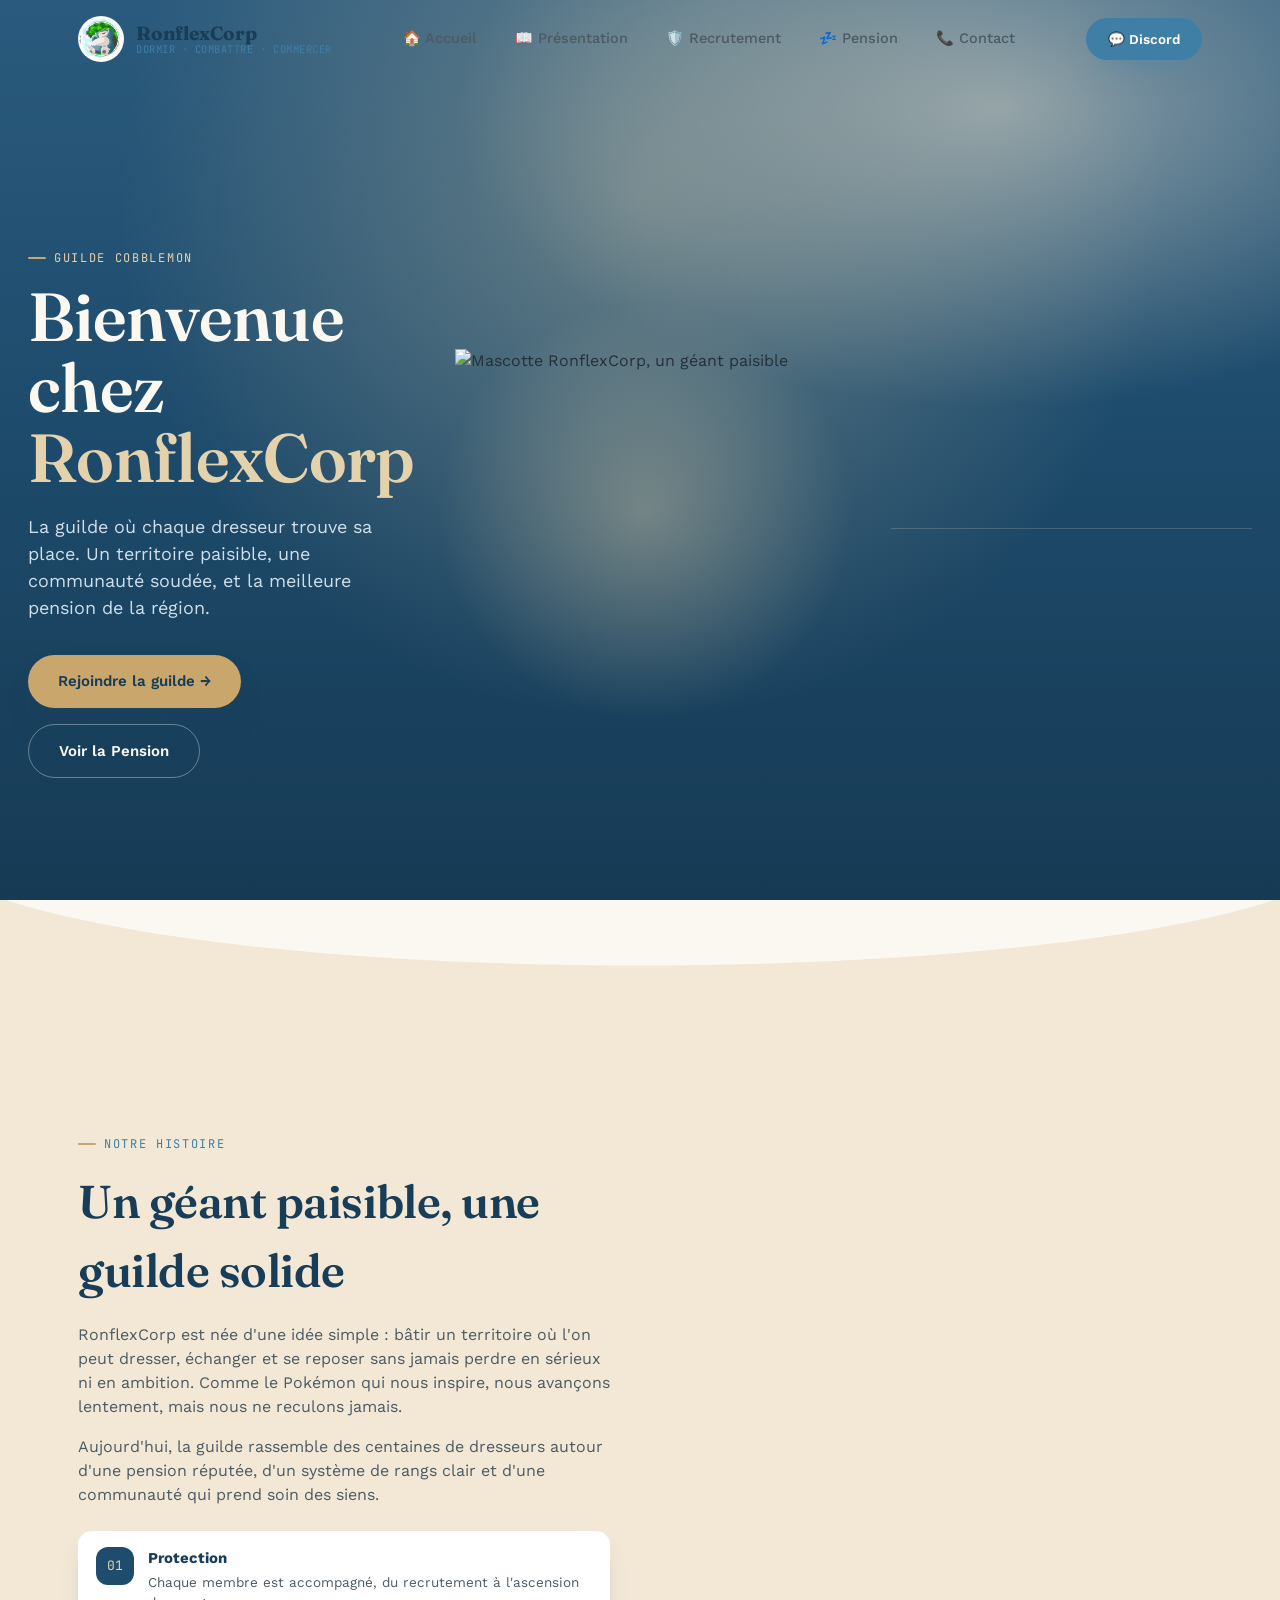
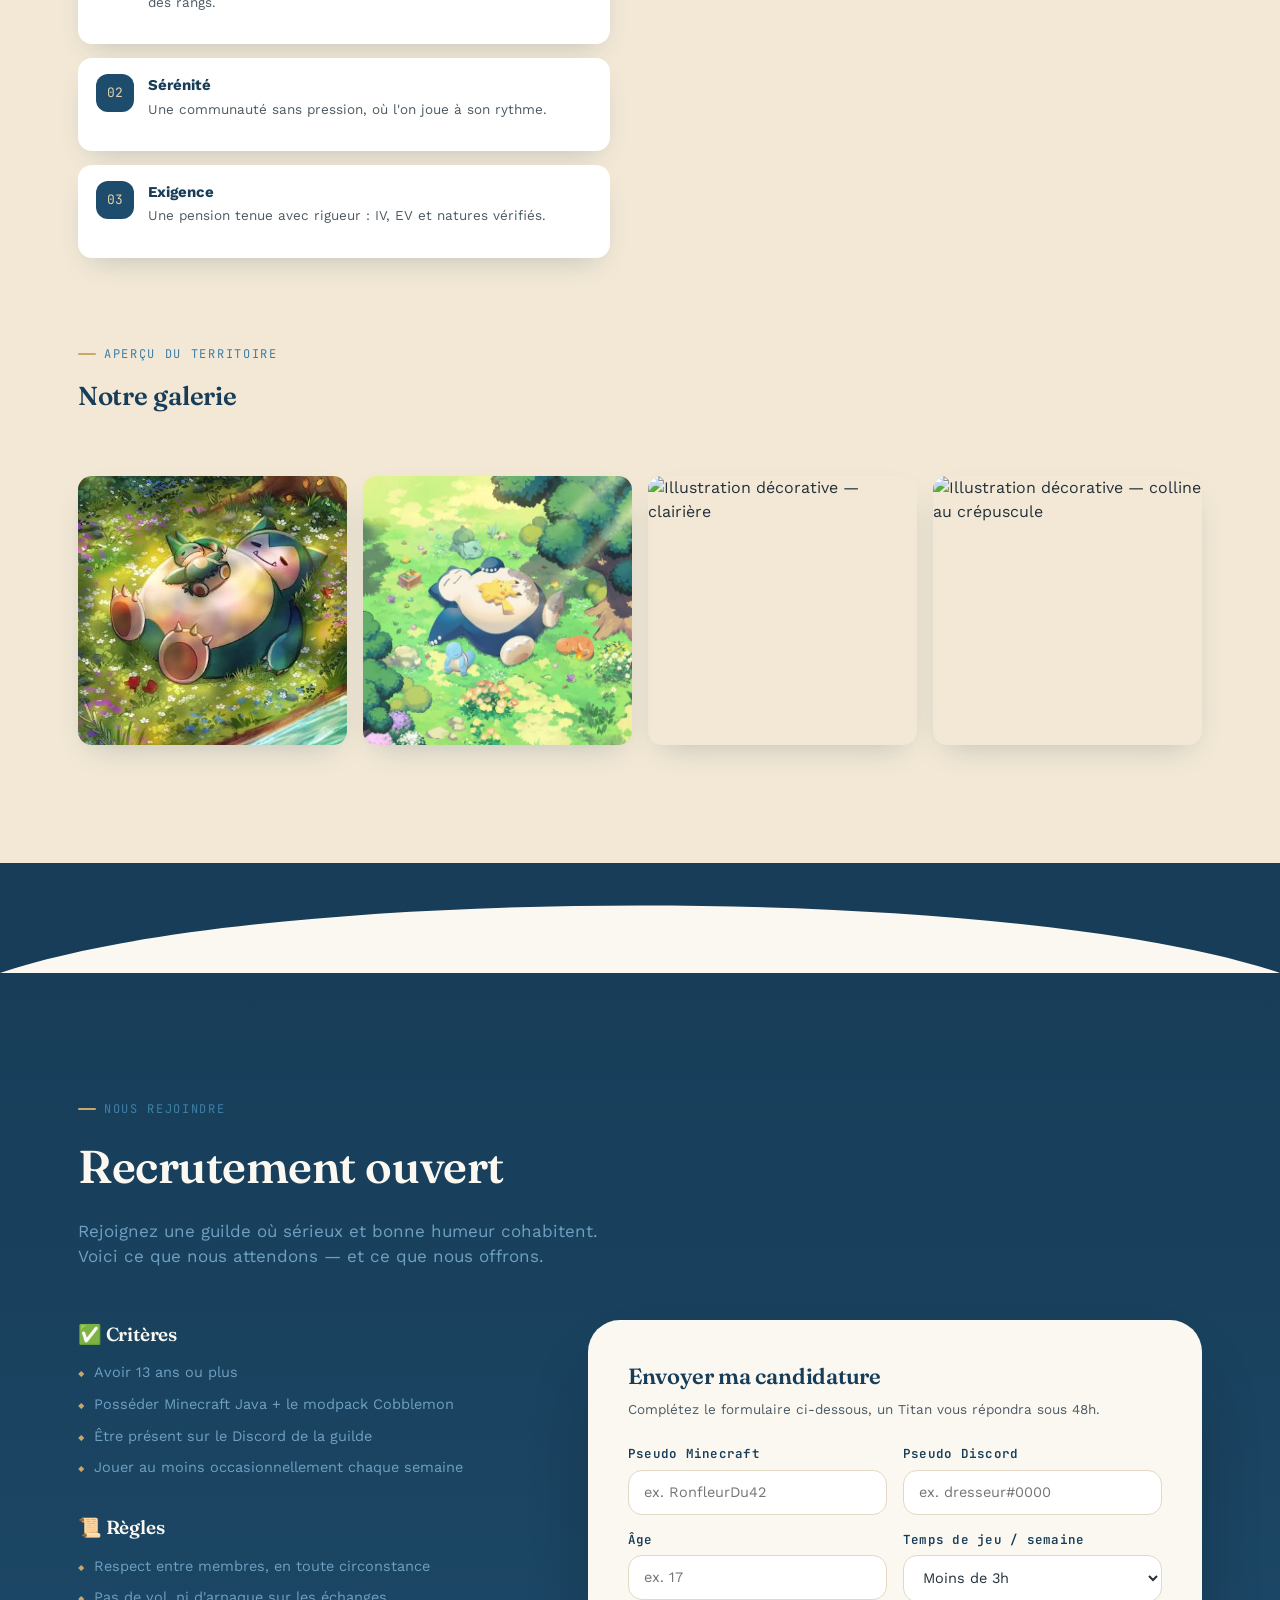
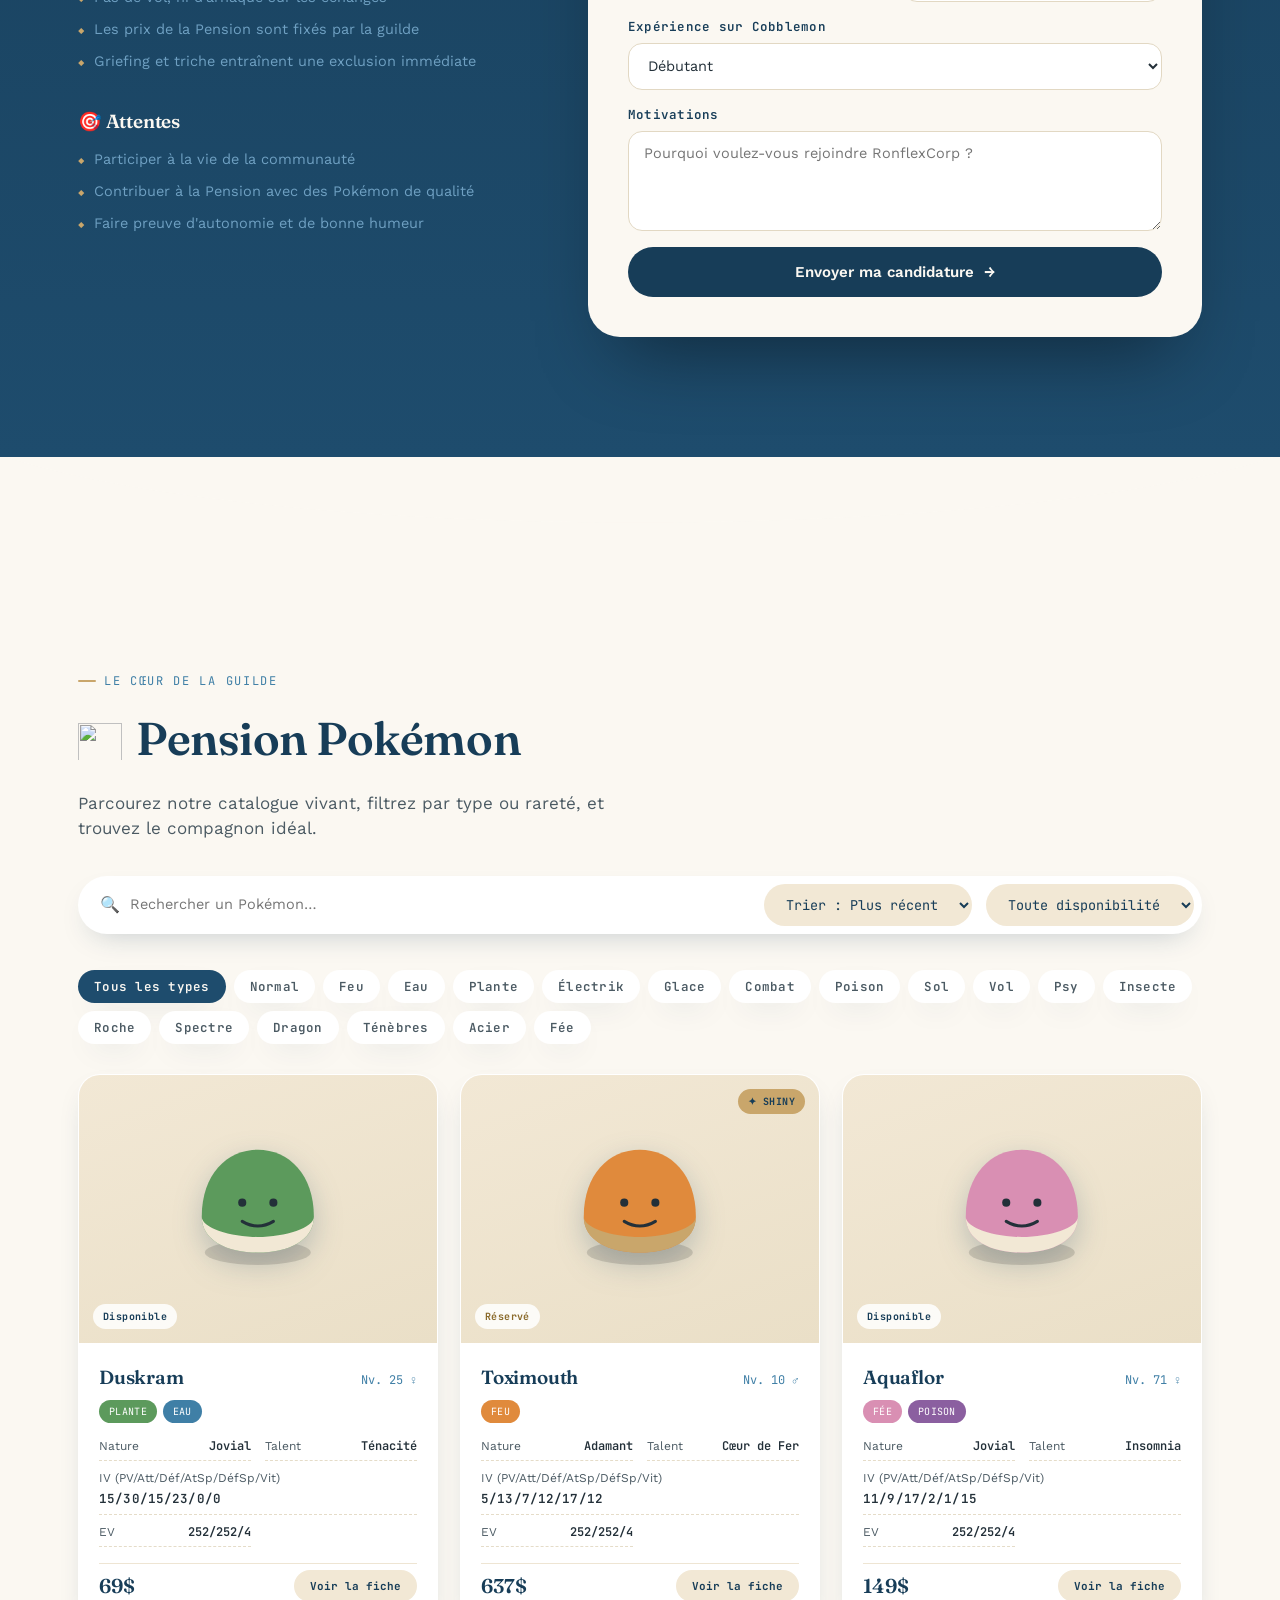
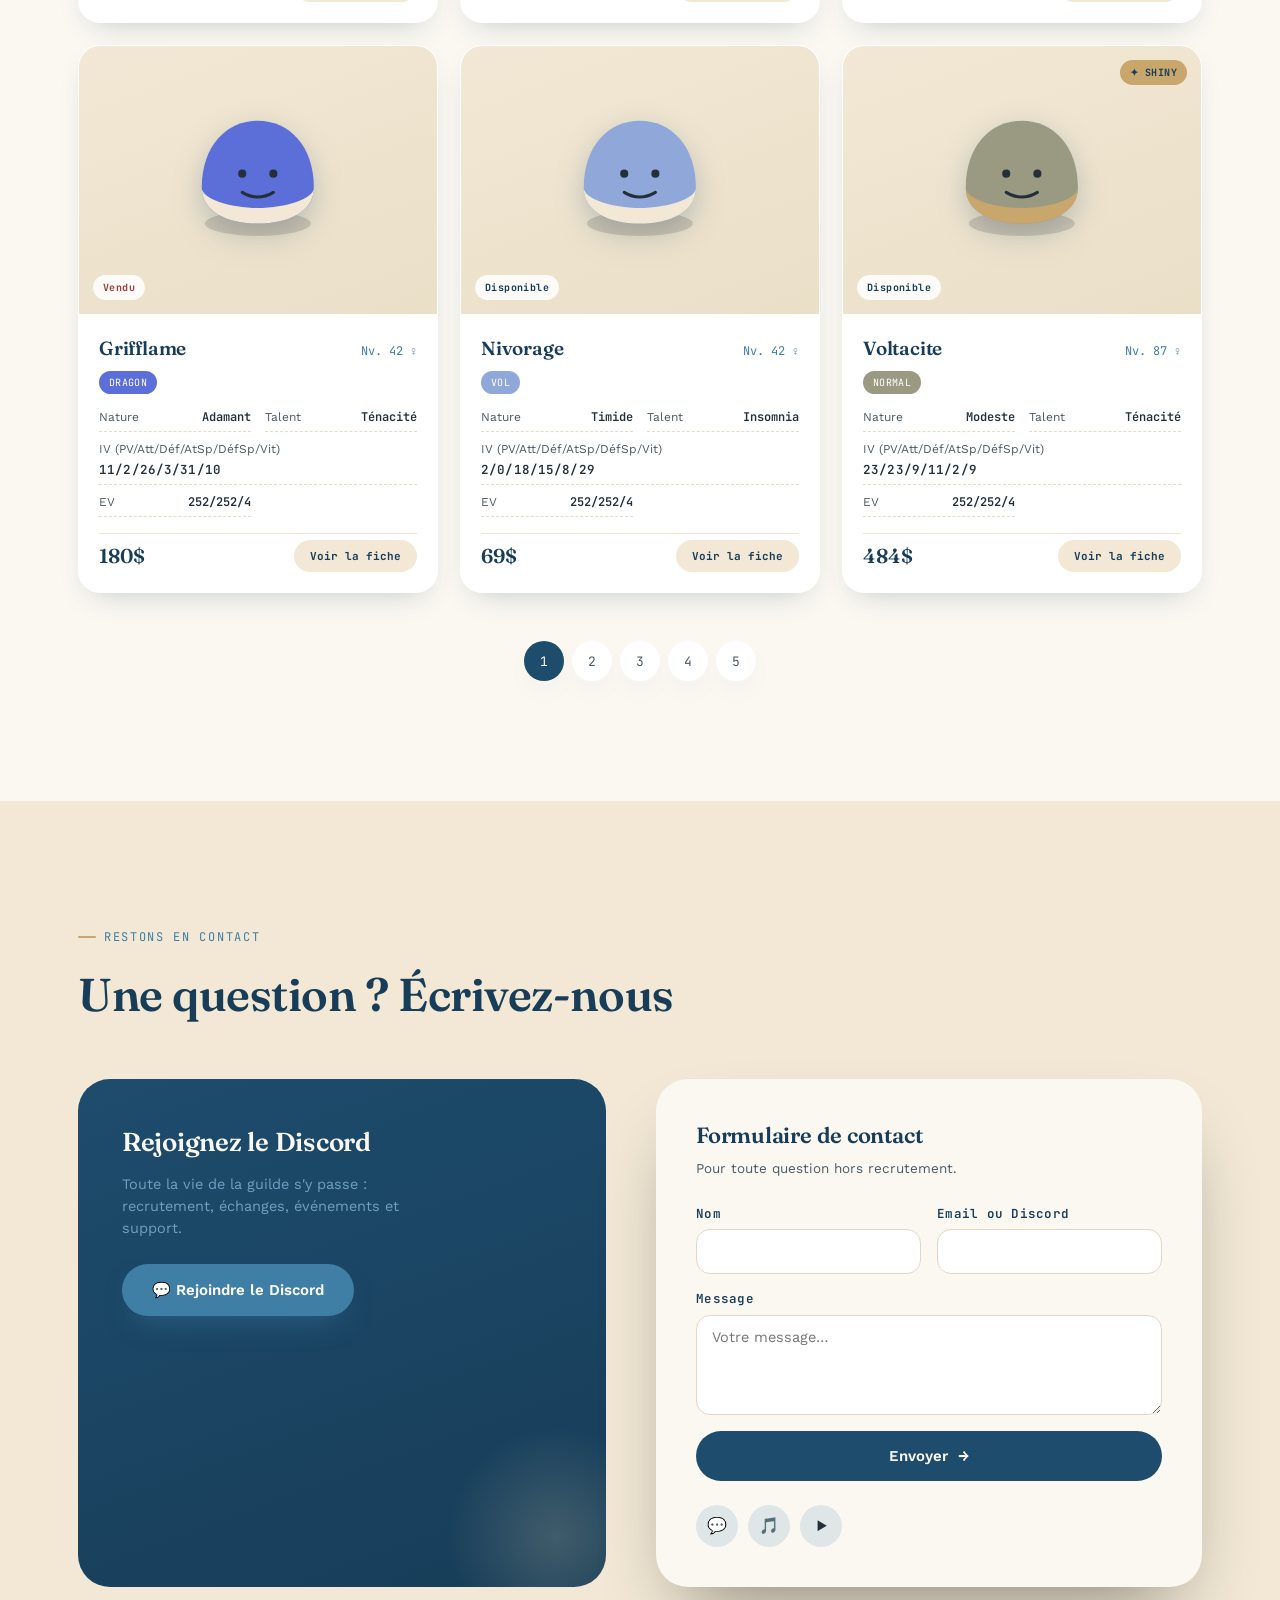
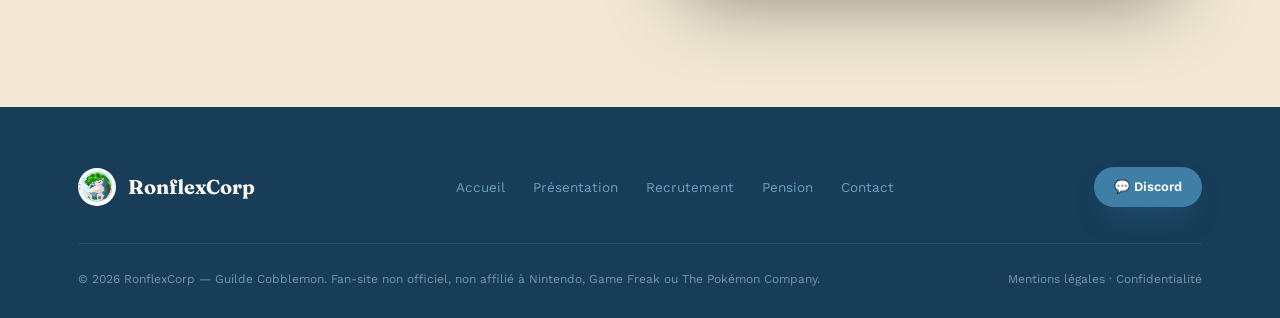
==== commit f45d159f: "Update index.html" ====
--- a/index.html
+++ b/index.html
@@ -60,13 +60,7 @@
     </div>
   </div>
   <div class="container stats-wrap">
-    <div class="stats-grid">
-      <div class="stat reveal"><b data-count="482">0</b><span>Membres</span></div>
-      <div class="stat reveal"><b data-count="1260">0</b><span>Pokémon dispo.</span></div>
-      <div class="stat reveal"><b data-count="3894">0</b><span>Pokémon vendus</span></div>
-      <div class="stat reveal"><b data-count="9021">0</b><span>Transactions</span></div>
-      <div class="stat reveal"><b data-count="47">0</b><span>Niveau moyen</span></div>
-    </div>
+    <div class="stats-grid reveal reveal-stagger" id="statsGrid"></div>
   </div>
 </header>
 <svg class="belly-divider" viewBox="0 0 1440 110" preserveAspectRatio="none"><path d="M0 0 C300 90 1140 90 1440 0 L1440 110 L0 110 Z" fill="#F2E8D5"/></svg>
@@ -87,12 +81,7 @@
         </div>
       </div>
       <div class="reveal">
-        <div class="grades">
-          <div class="grade-card"><div class="grade-rank">Rang I</div><h4>Ronfleur</h4><p>Nouveau dresseur accueilli dans la guilde et sa pension.</p></div>
-          <div class="grade-card"><div class="grade-rank">Rang II</div><h4>Gardien</h4><p>Membre actif, contribue aux échanges et à l'entraide.</p></div>
-          <div class="grade-card"><div class="grade-rank">Rang III</div><h4>Sentinelle</h4><p>Encadre les nouveaux et veille sur le territoire.</p></div>
-          <div class="grade-card"><div class="grade-rank">Rang IV</div><h4>Titan</h4><p>Pilier de la guilde, référence en élevage et combat.</p></div>
-        </div>
+        <div class="grades reveal reveal-stagger" id="gradesGrid"></div>
       </div>
     </div>
     <div class="reveal">
@@ -253,11 +242,7 @@
           <p>Toute la vie de la guilde s'y passe : recrutement, échanges, événements et support.</p>
           <a href="#" class="btn btn-discord">💬 Rejoindre le Discord</a>
         </div>
-        <div class="responsables">
-          <div class="responsable"><div class="resp-avatar">GM</div><span>Aldric<br><small>Fondateur</small></span></div>
-          <div class="responsable"><div class="resp-avatar">CO</div><span>Sylwen<br><small>Co-fondatrice</small></span></div>
-          <div class="responsable"><div class="resp-avatar">PN</div><span>Bramo<br><small>Responsable Pension</small></span></div>
-        </div>
+        <div class="responsables" id="teamList"></div>
       </div>
       <div class="form-card reveal">
         <h3>Formulaire de contact</h3>
--- a/css/style.css
+++ b/css/style.css
@@ -202,6 +202,7 @@
 .gallery-item{border-radius:var(--radius-sm);overflow:hidden;aspect-ratio:1/1;box-shadow:var(--shadow-card);transition:transform .5s cubic-bezier(.2,.8,.2,1);}
 .gallery-item:hover{transform:scale(1.035);}
 .gallery-item svg{width:100%;height:100%;}
+.gallery-item img{width:100%;height:100%;object-fit:cover;display:block;}
 
 /* ---------- Recrutement ---------- */
 .recrut-layout{display:grid;grid-template-columns:.85fr 1.15fr;gap:56px;align-items:start;}
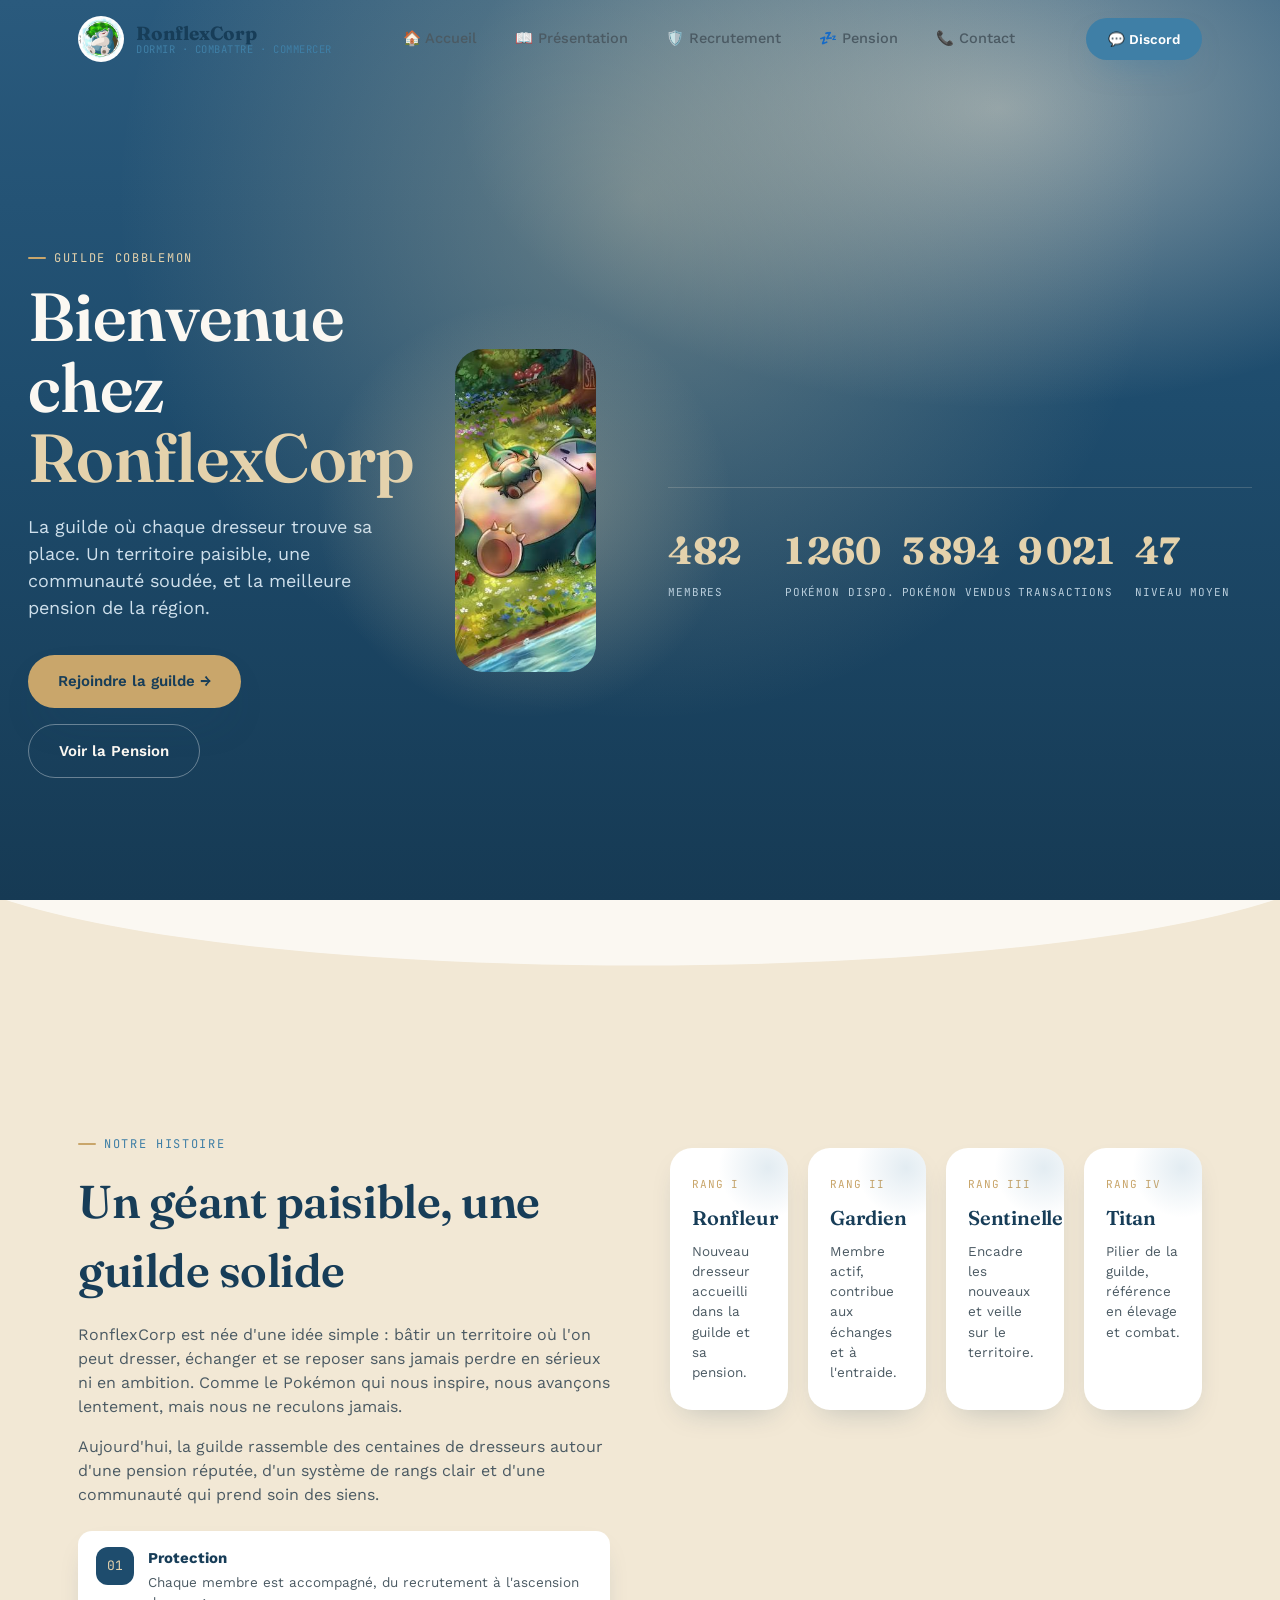
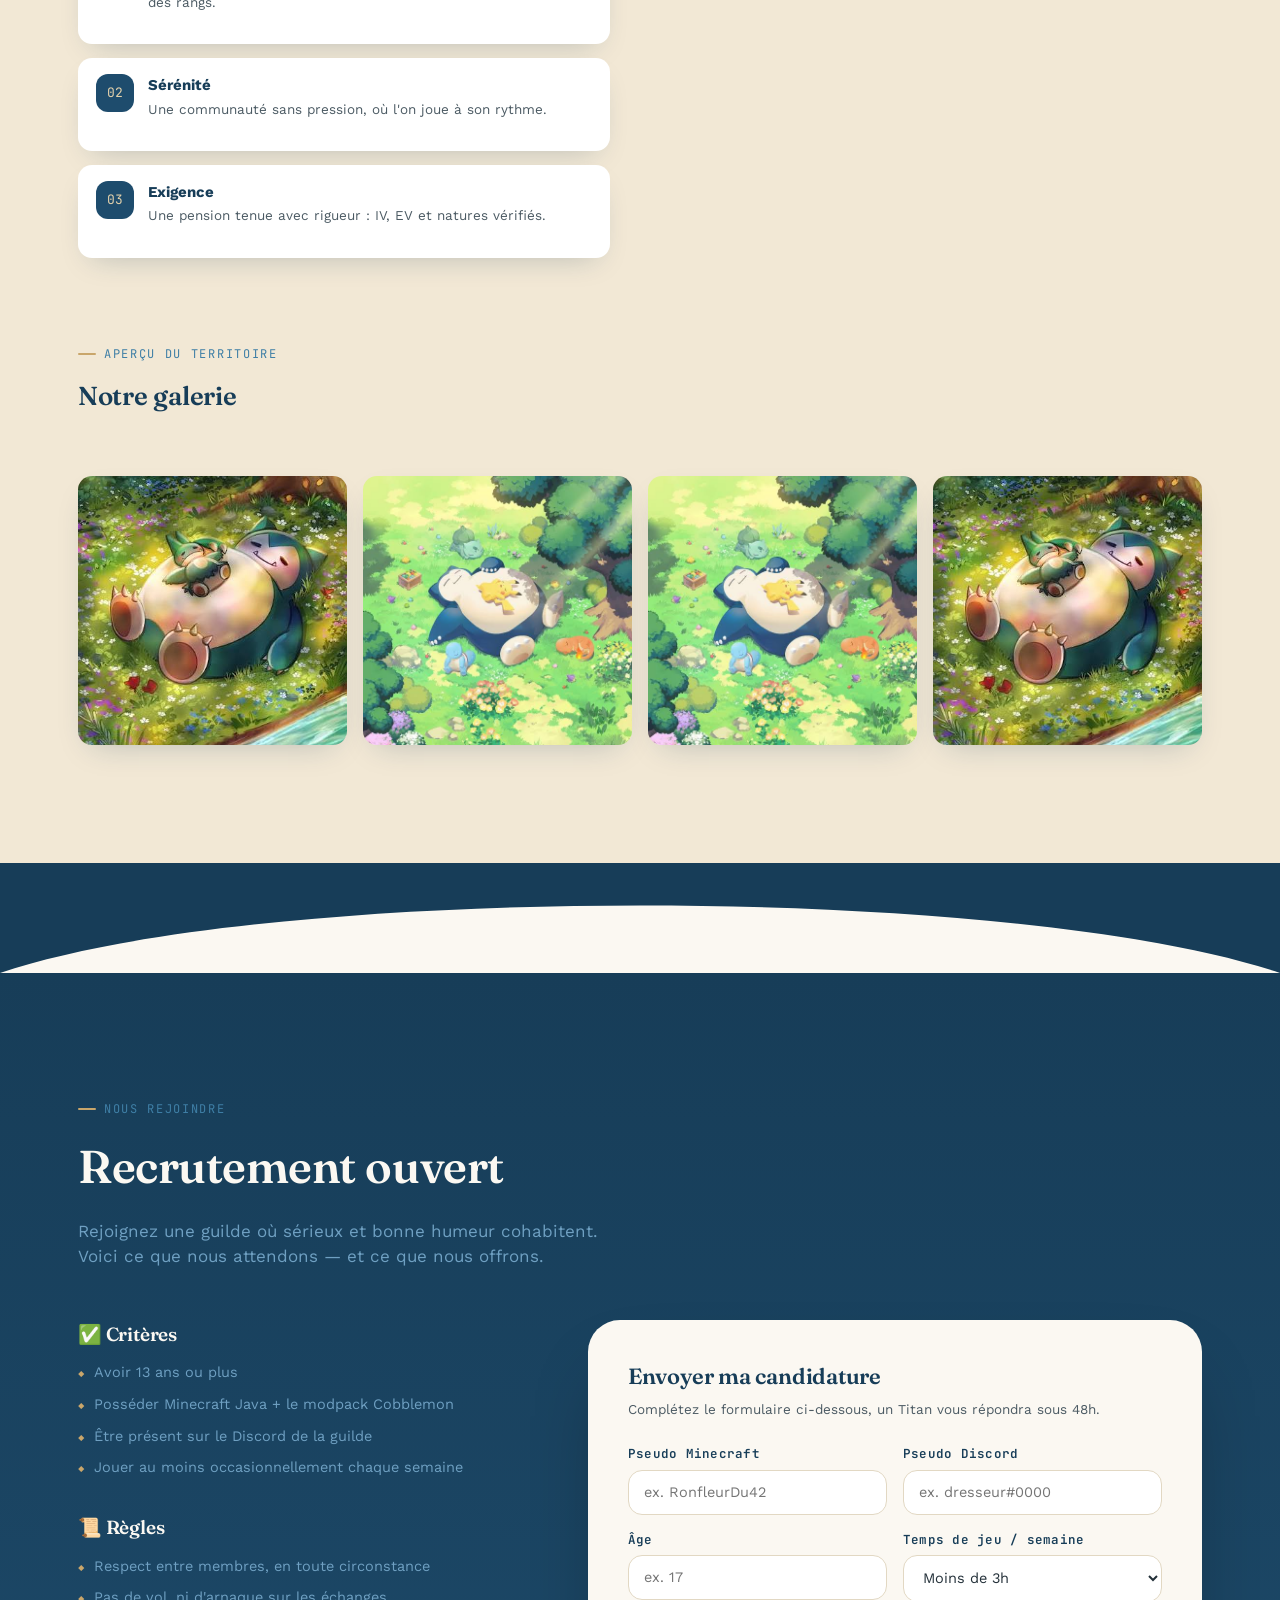
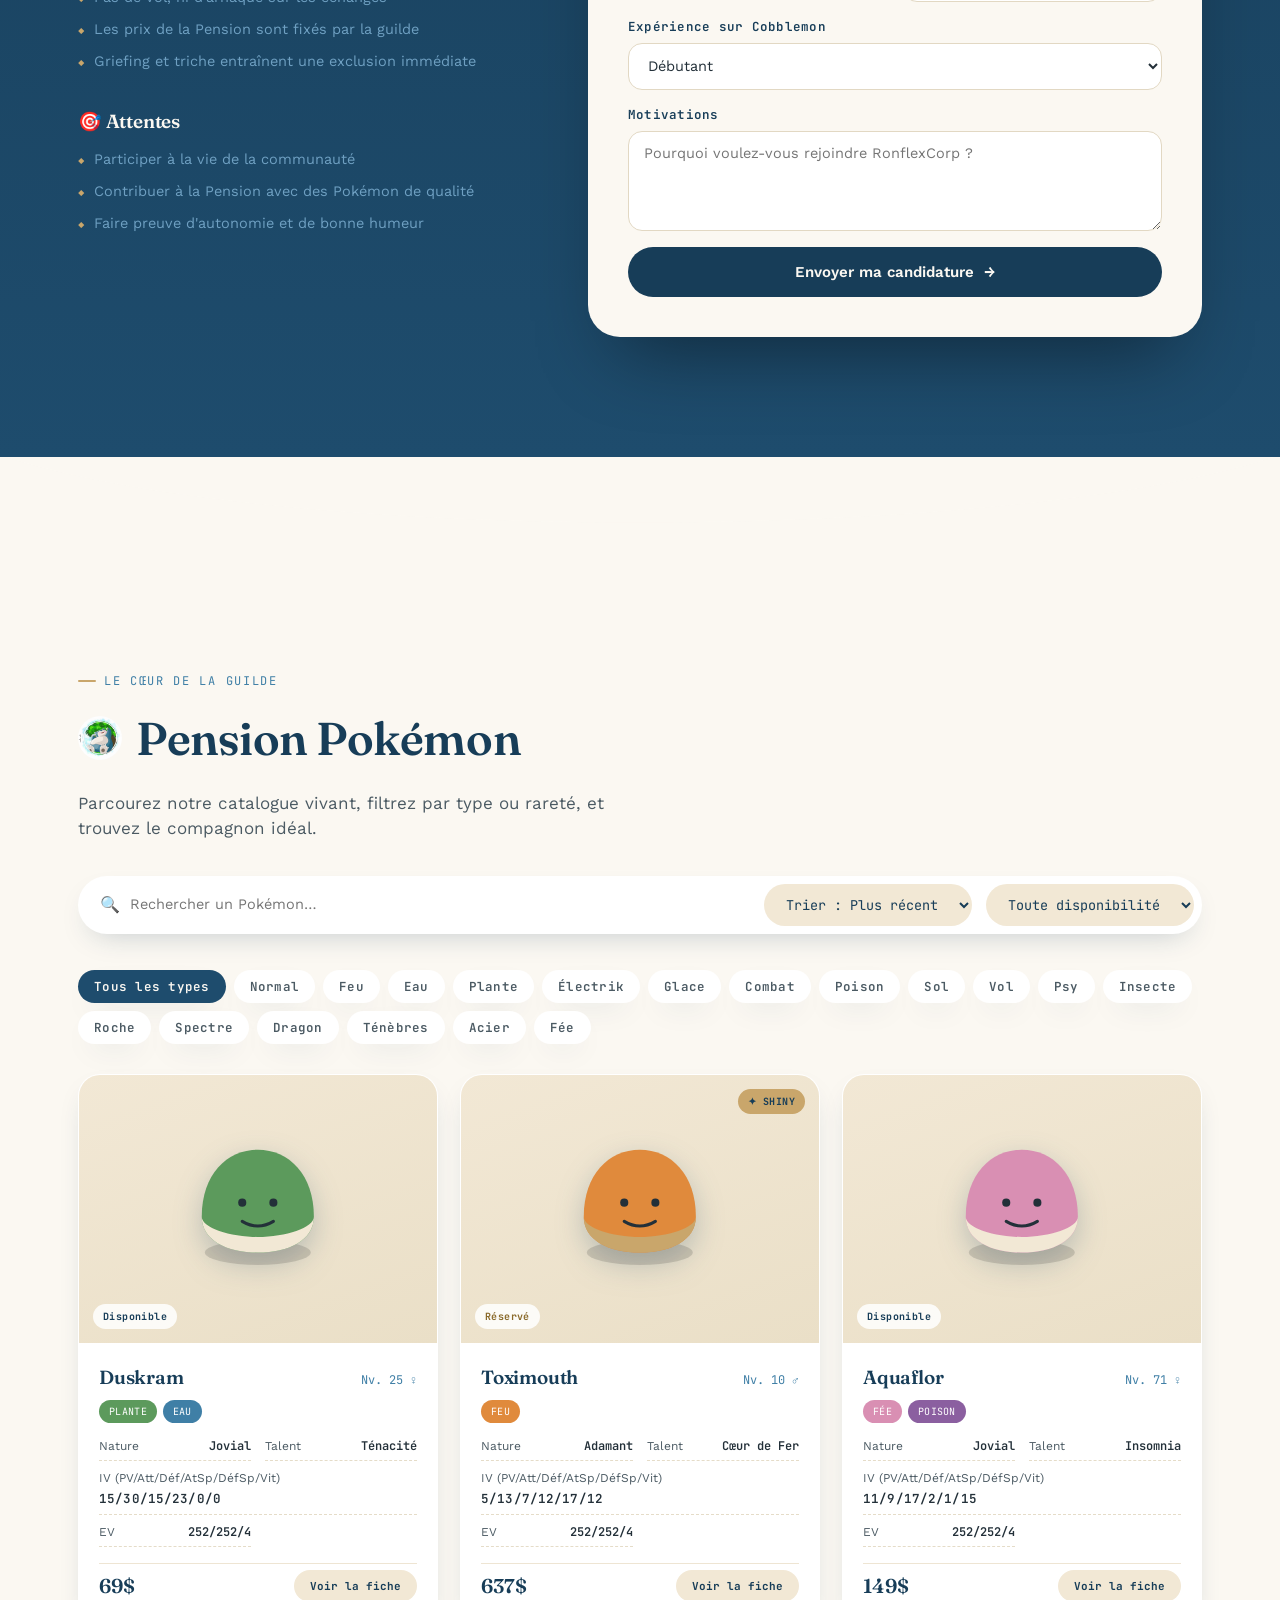
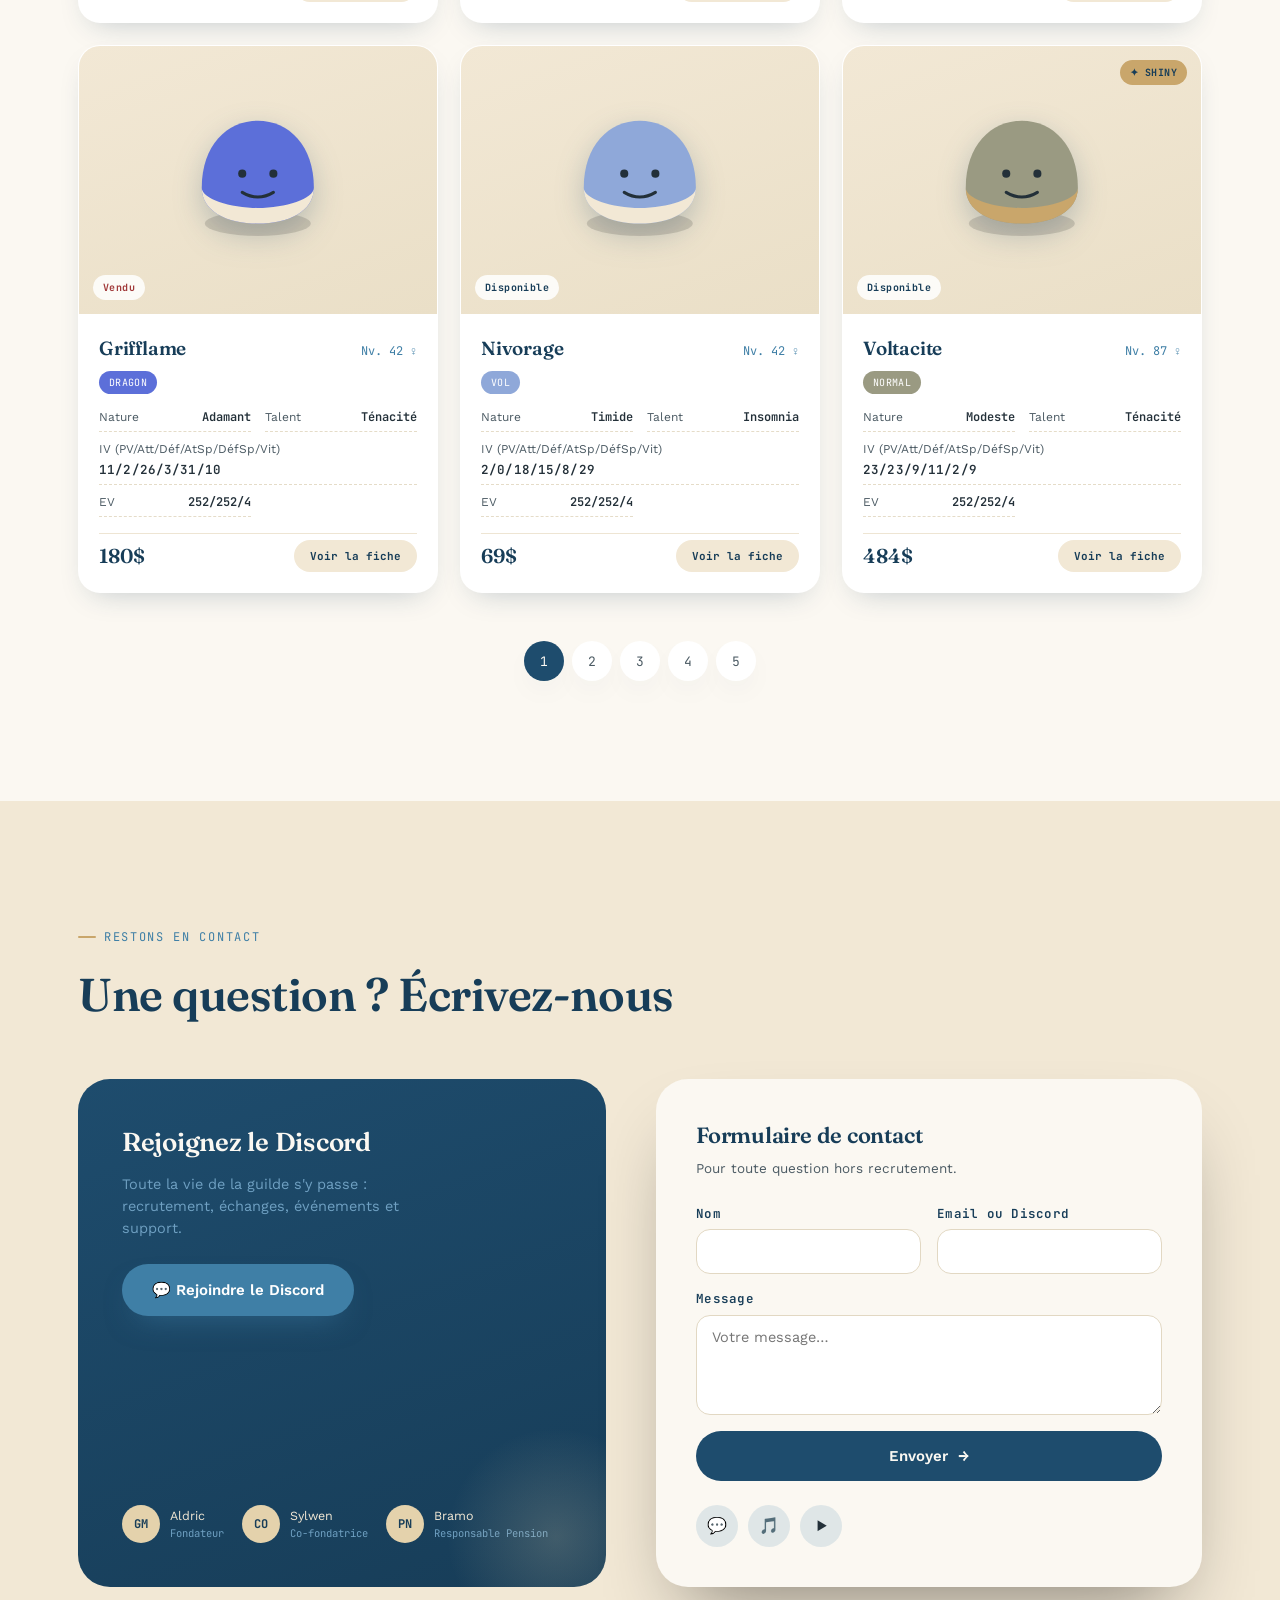
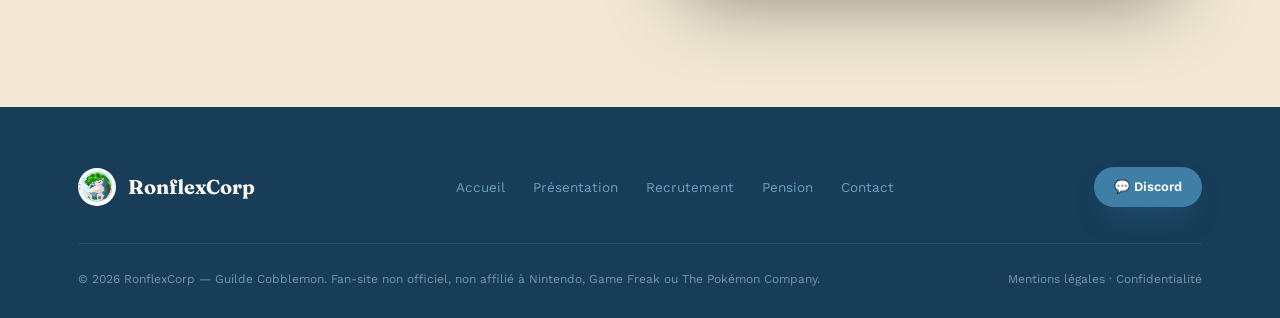
==== commit 83b99364: "Update index.html" ====
--- a/index.html
+++ b/index.html
@@ -4,7 +4,7 @@
 <meta charset="UTF-8">
 <meta name="viewport" content="width=device-width, initial-scale=1.0">
 <title>RonflexCorp — Dormir, combattre, commercer.</title>
-<link rel="icon" type="image/svg+xml" href="assets/logo.svg">
+<link rel="icon" type="image/jpeg" href="assets/Snorlax_600_3331126.jpg">
 <link rel="preconnect" href="https://fonts.googleapis.com">
 <link rel="preconnect" href="https://fonts.gstatic.com" crossorigin>
 <link href="https://fonts.googleapis.com/css2?family=Fraunces:opsz,wght@9..144,400;9..144,500;9..144,600;9..144,700&family=Work+Sans:wght@400;500;600;700&family=JetBrains+Mono:wght@400;500;700&display=swap" rel="stylesheet">
@@ -14,7 +14,7 @@
 
 <!-- Loader -->
 <div class="loader" id="loader">
-  <img class="loader-mascot" src="assets/mascot-loader.svg" alt="Mascotte RonflexCorp endormie" width="110" height="88">
+  <img class="loader-mascot" src="assets/Snorlax_600_3331126.jpg" alt="Mascotte RonflexCorp endormie" width="110" height="88" style="border-radius:24px;object-fit:cover;">
   <span>Chargement de la Pension…</span>
 </div>
 
@@ -56,7 +56,7 @@
     </div>
     <div class="hero-visual reveal">
       <div class="glow-ring"></div>
-      <img class="mascot" src="assets/mascot-hero.svg" alt="Mascotte RonflexCorp, un géant paisible" width="380" height="323">
+      <img class="mascot" src="assets/snorlax-foret.jpg" alt="Ronflex, mascotte de RonflexCorp, un géant paisible" width="380" height="323" style="border-radius:28px;object-fit:cover;">
     </div>
   </div>
   <div class="container stats-wrap">
@@ -91,8 +91,8 @@
     <div class="gallery reveal reveal-stagger">
       <div class="gallery-item" style="--i:0"><img src="assets/snorlax-foret.jpg" alt="Ronflex endormi dans une clairière fleurie"></div>
       <div class="gallery-item" style="--i:1"><img src="assets/snorlax-cafe.jpg" alt="Ronflex et ses compagnons endormis dans la prairie"></div>
-      <div class="gallery-item" style="--i:2"><img src="assets/gallery-3.svg" alt="Illustration décorative — clairière"></div>
-      <div class="gallery-item" style="--i:3"><img src="assets/gallery-4.svg" alt="Illustration décorative — colline au crépuscule"></div>
+      <div class="gallery-item" style="--i:2"><img src="assets/snorlax-cafe.jpg" alt="Ronflex et ses compagnons endormis dans la prairie"></div>
+      <div class="gallery-item" style="--i:3"><img src="assets/snorlax-foret.jpg" alt="Ronflex endormi dans une clairière fleurie"></div>
     </div>
   </div>
 </section>
@@ -190,7 +190,7 @@
       <div>
         <span class="eyebrow">Le cœur de la guilde</span>
         <h2 class="section-title" style="display:flex;align-items:center;gap:14px;">
-          <img src="assets/logo.svg" alt="" width="44" height="44" style="flex-shrink:0;" aria-hidden="true">
+          <img src="assets/Snorlax_600_3331126.jpg" alt="" width="44" height="44" style="flex-shrink:0;border-radius:50%;object-fit:cover;" aria-hidden="true">
           Pension Pokémon
         </h2>
         <p class="section-lead">Parcourez notre catalogue vivant, filtrez par type ou rareté, et trouvez le compagnon idéal.</p>
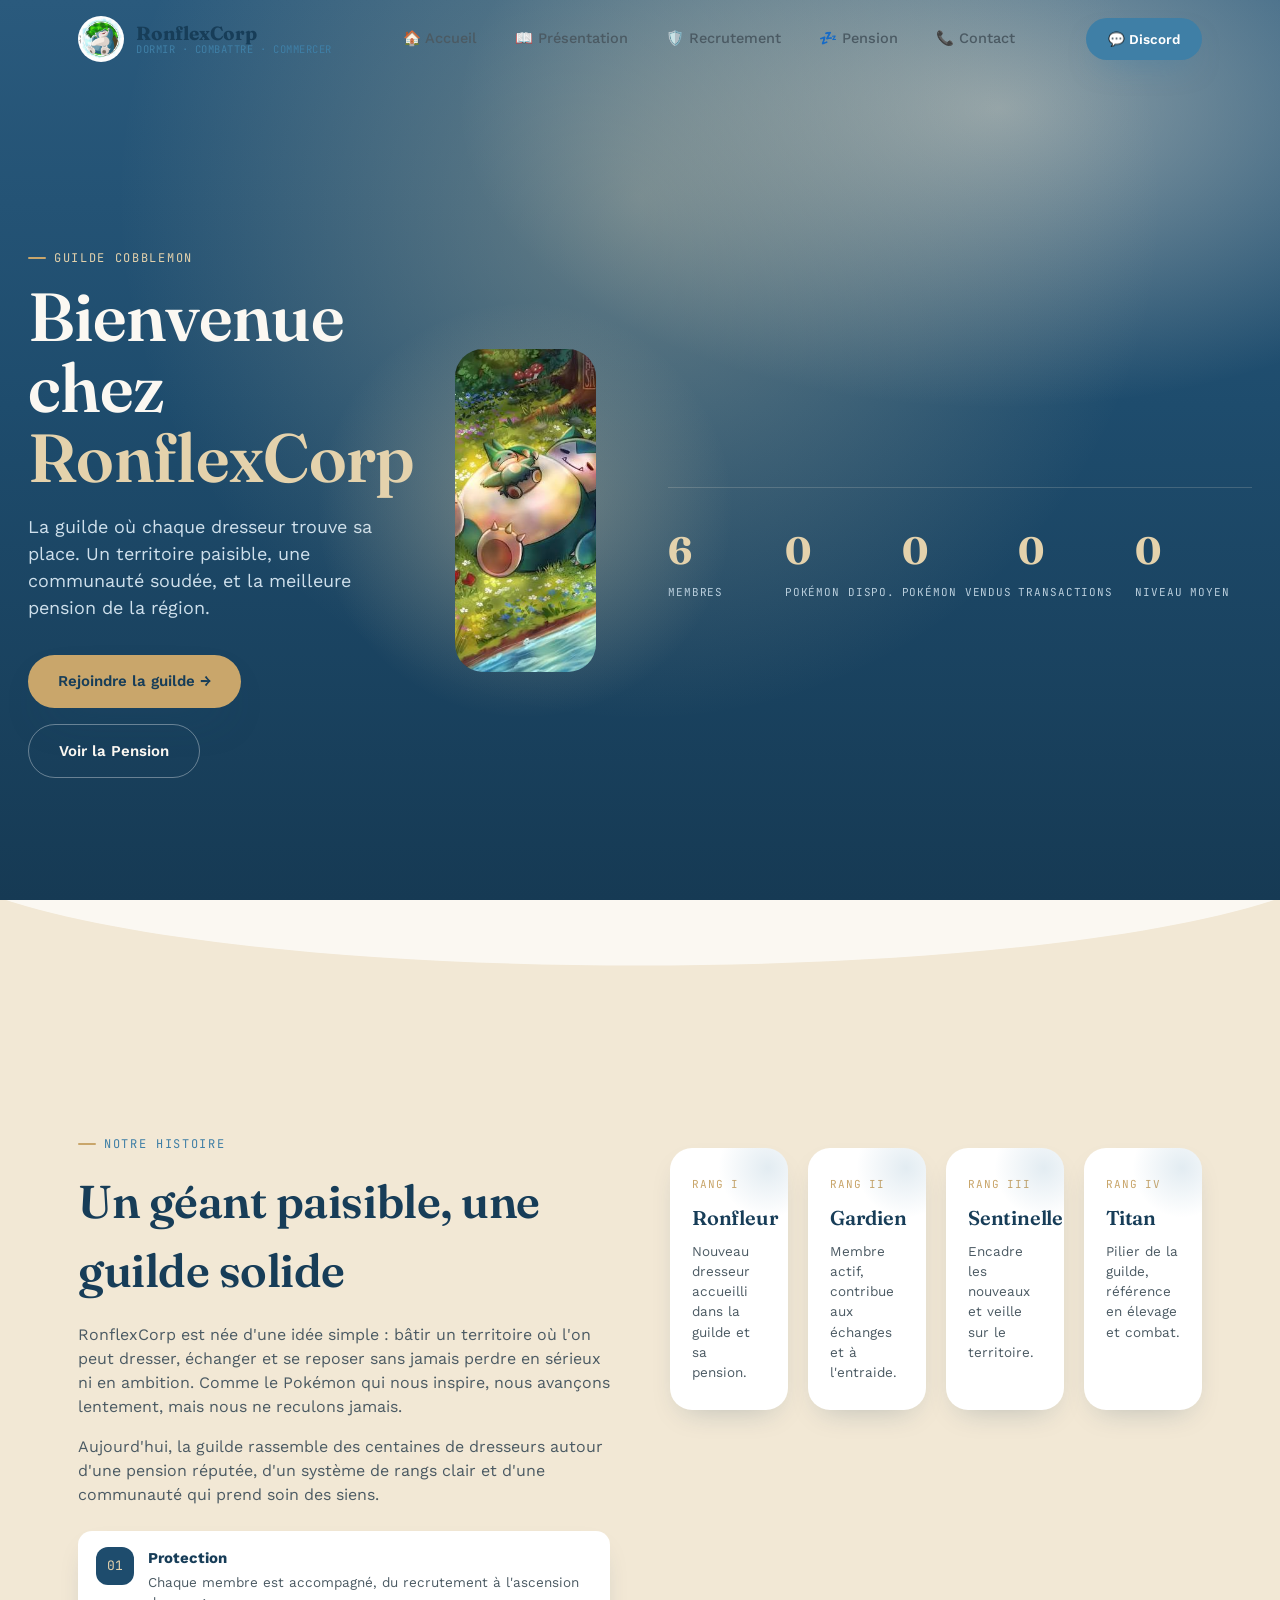
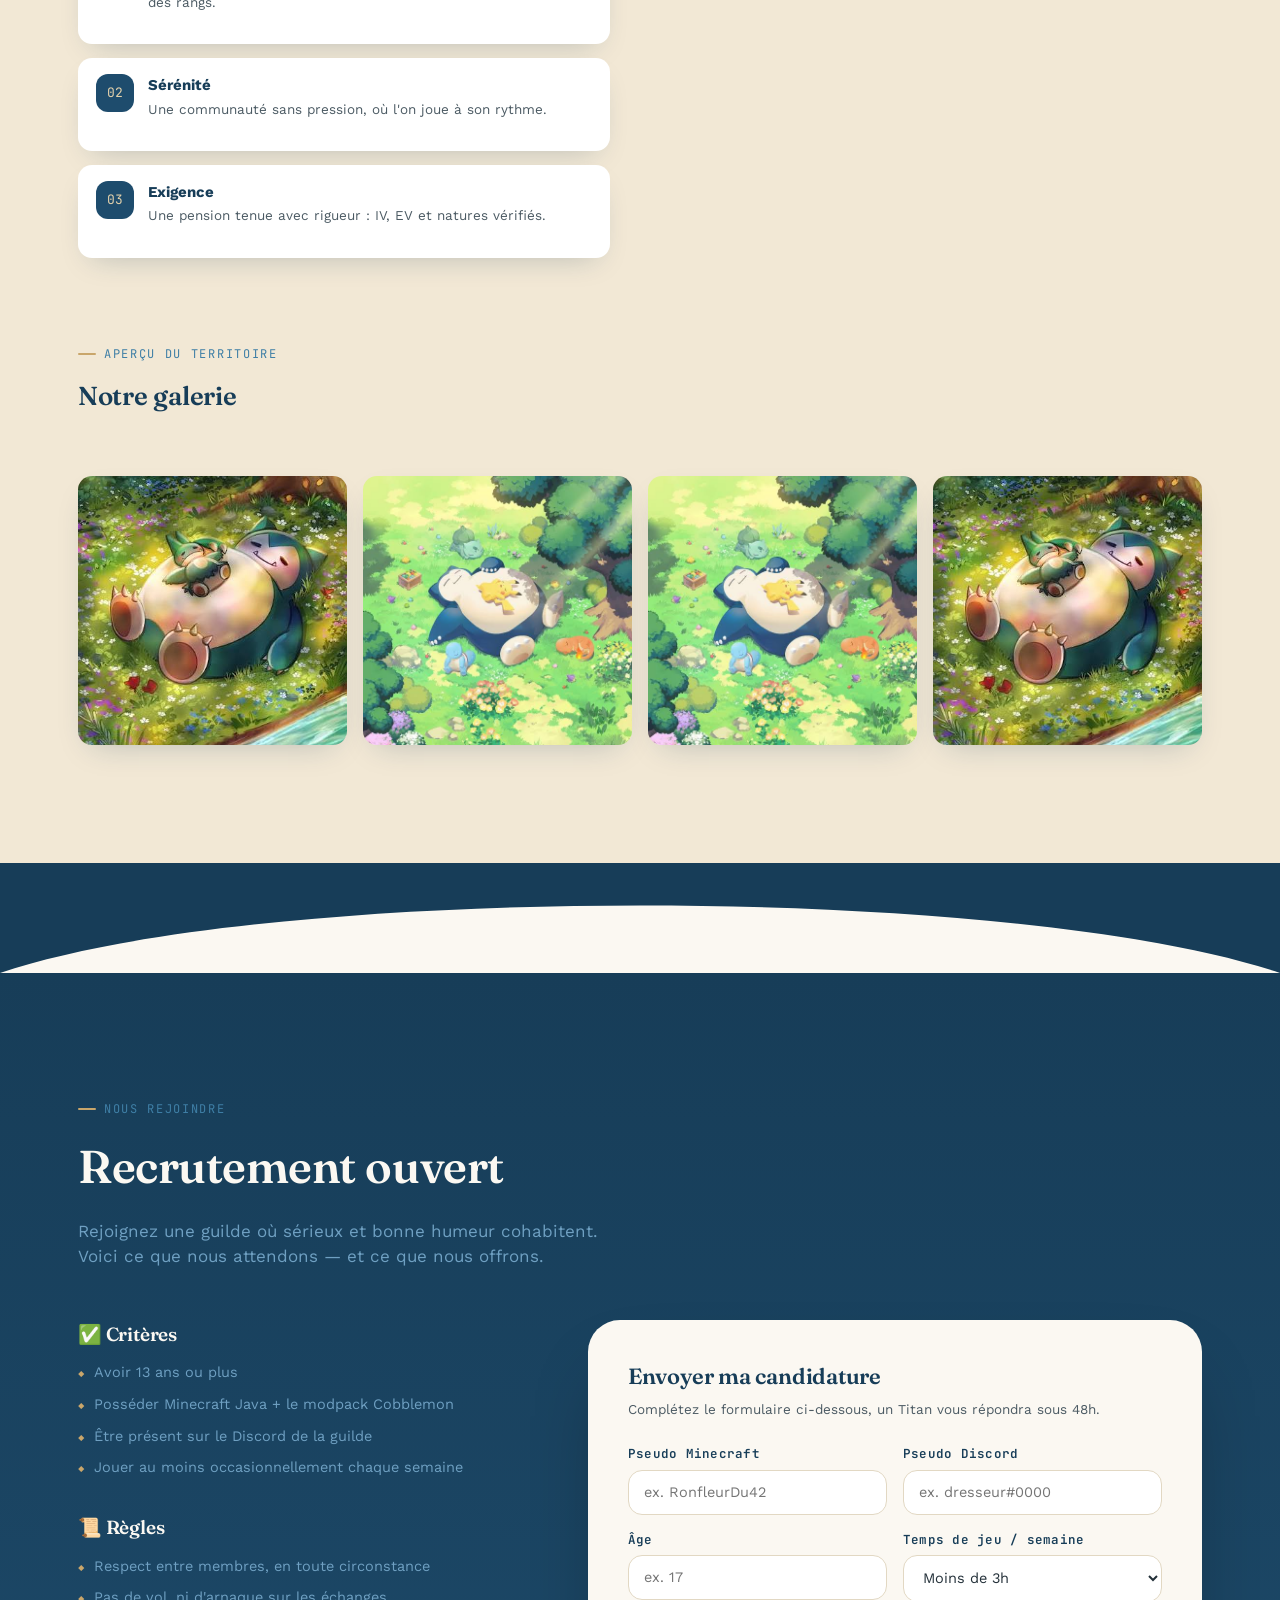
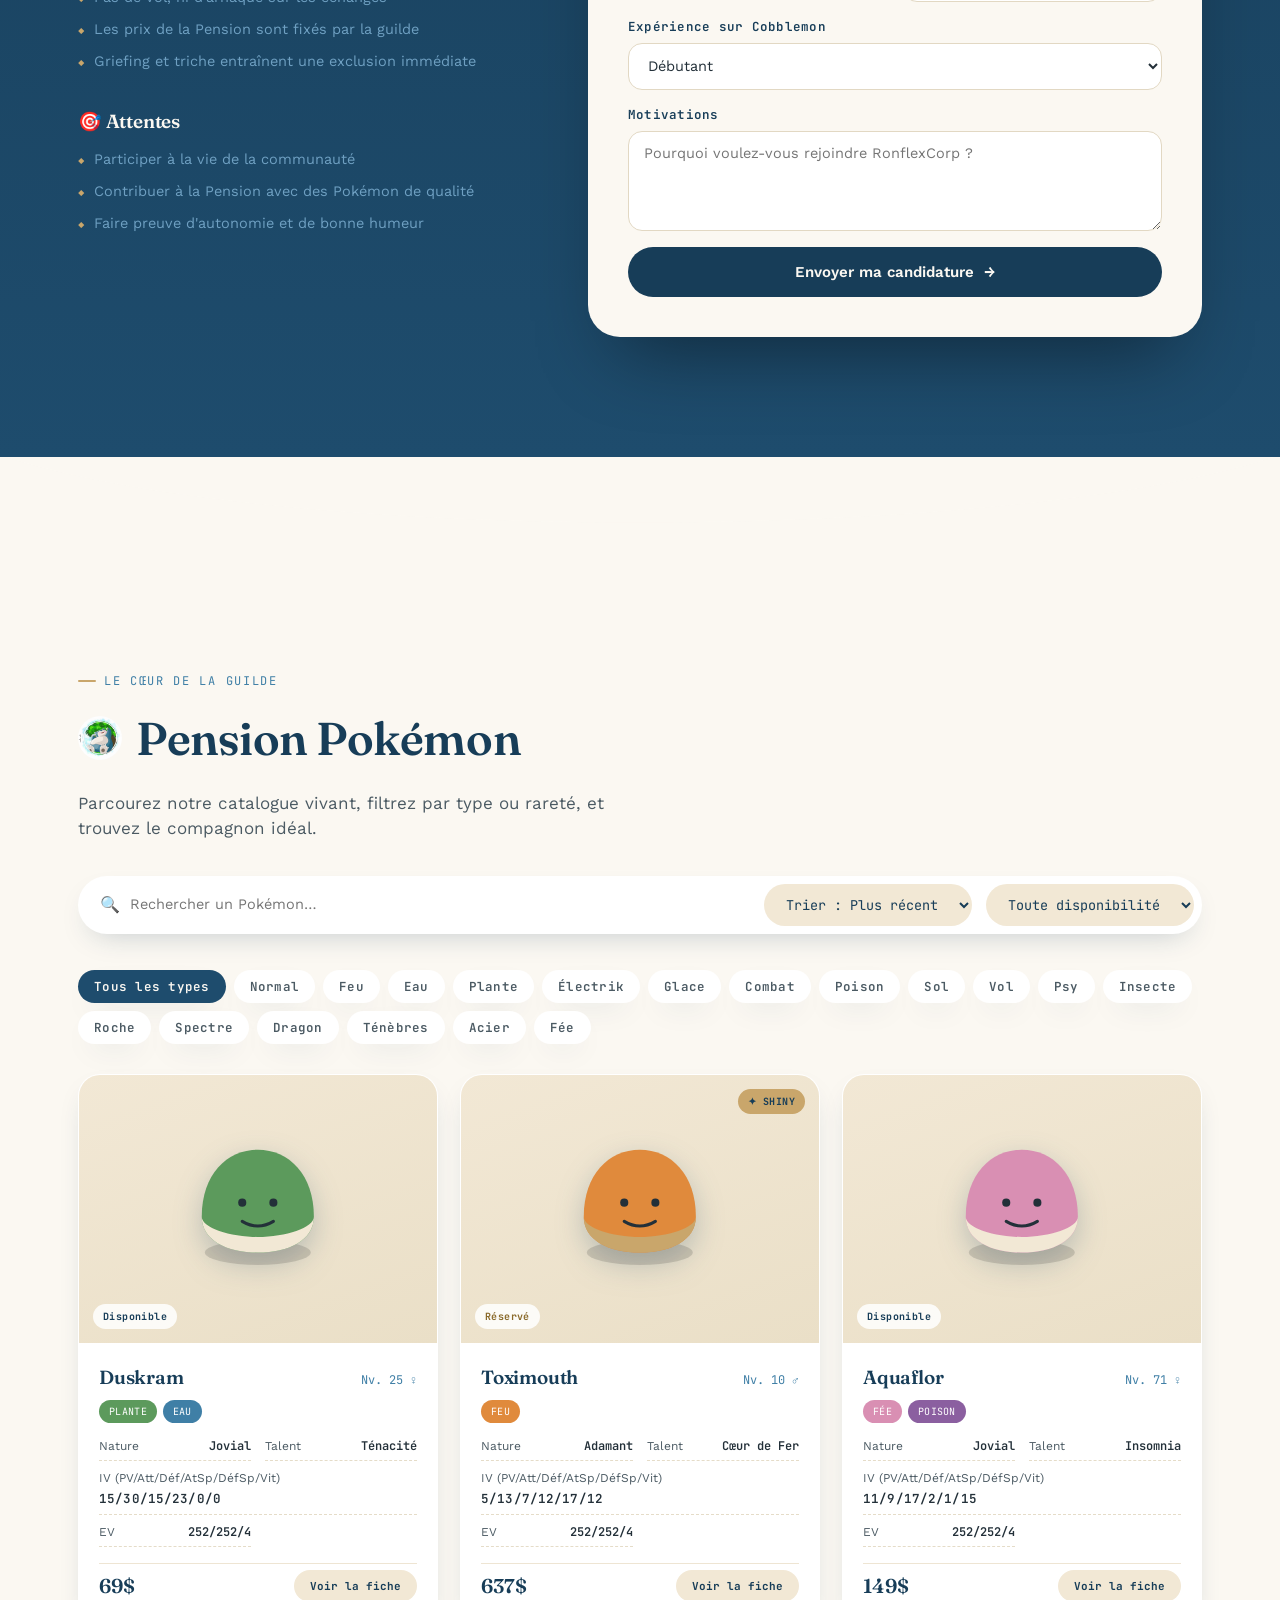
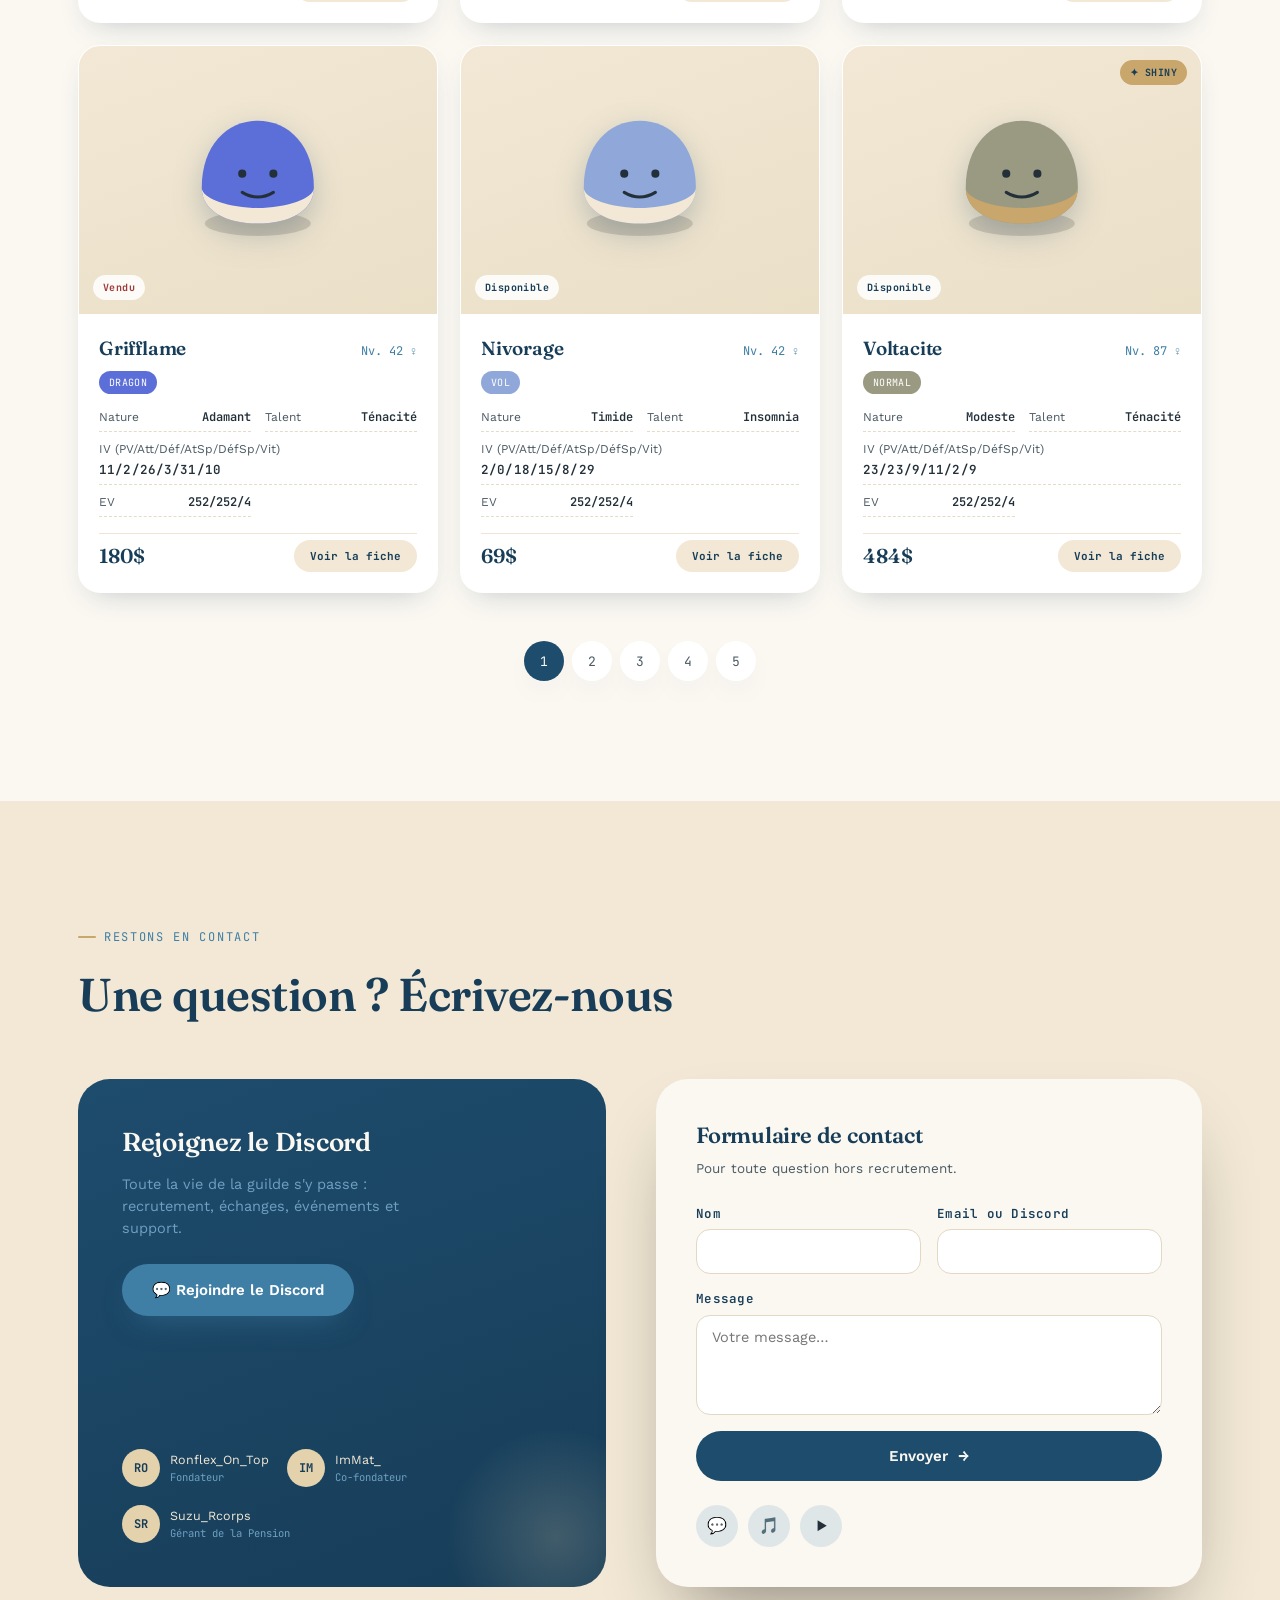
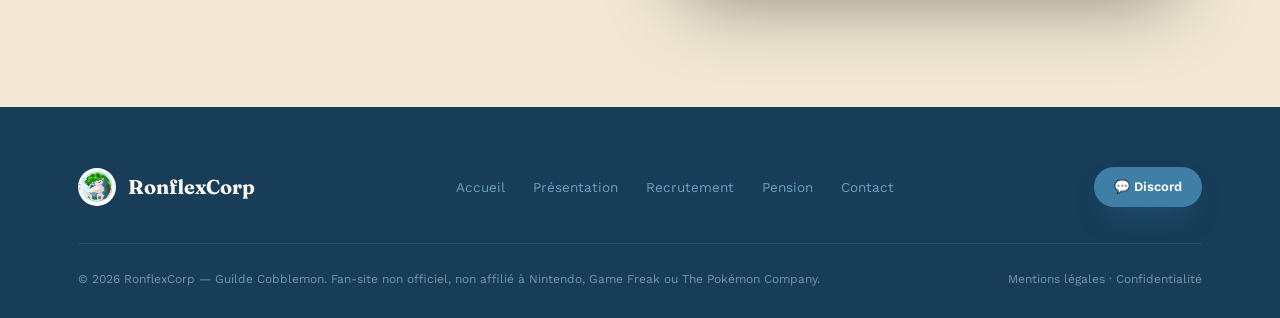
==== commit e1194a22: "Update index.html" ====
--- a/index.html
+++ b/index.html
@@ -15,7 +15,7 @@
 <!-- Loader -->
 <div class="loader" id="loader">
   <img class="loader-mascot" src="assets/Snorlax_600_3331126.jpg" alt="Mascotte RonflexCorp endormie" width="110" height="88" style="border-radius:24px;object-fit:cover;">
-  <span>Chargement de la Pension…</span>
+  <span>Ronflex se réveille…</span>
 </div>
 
 <!-- Nav -->
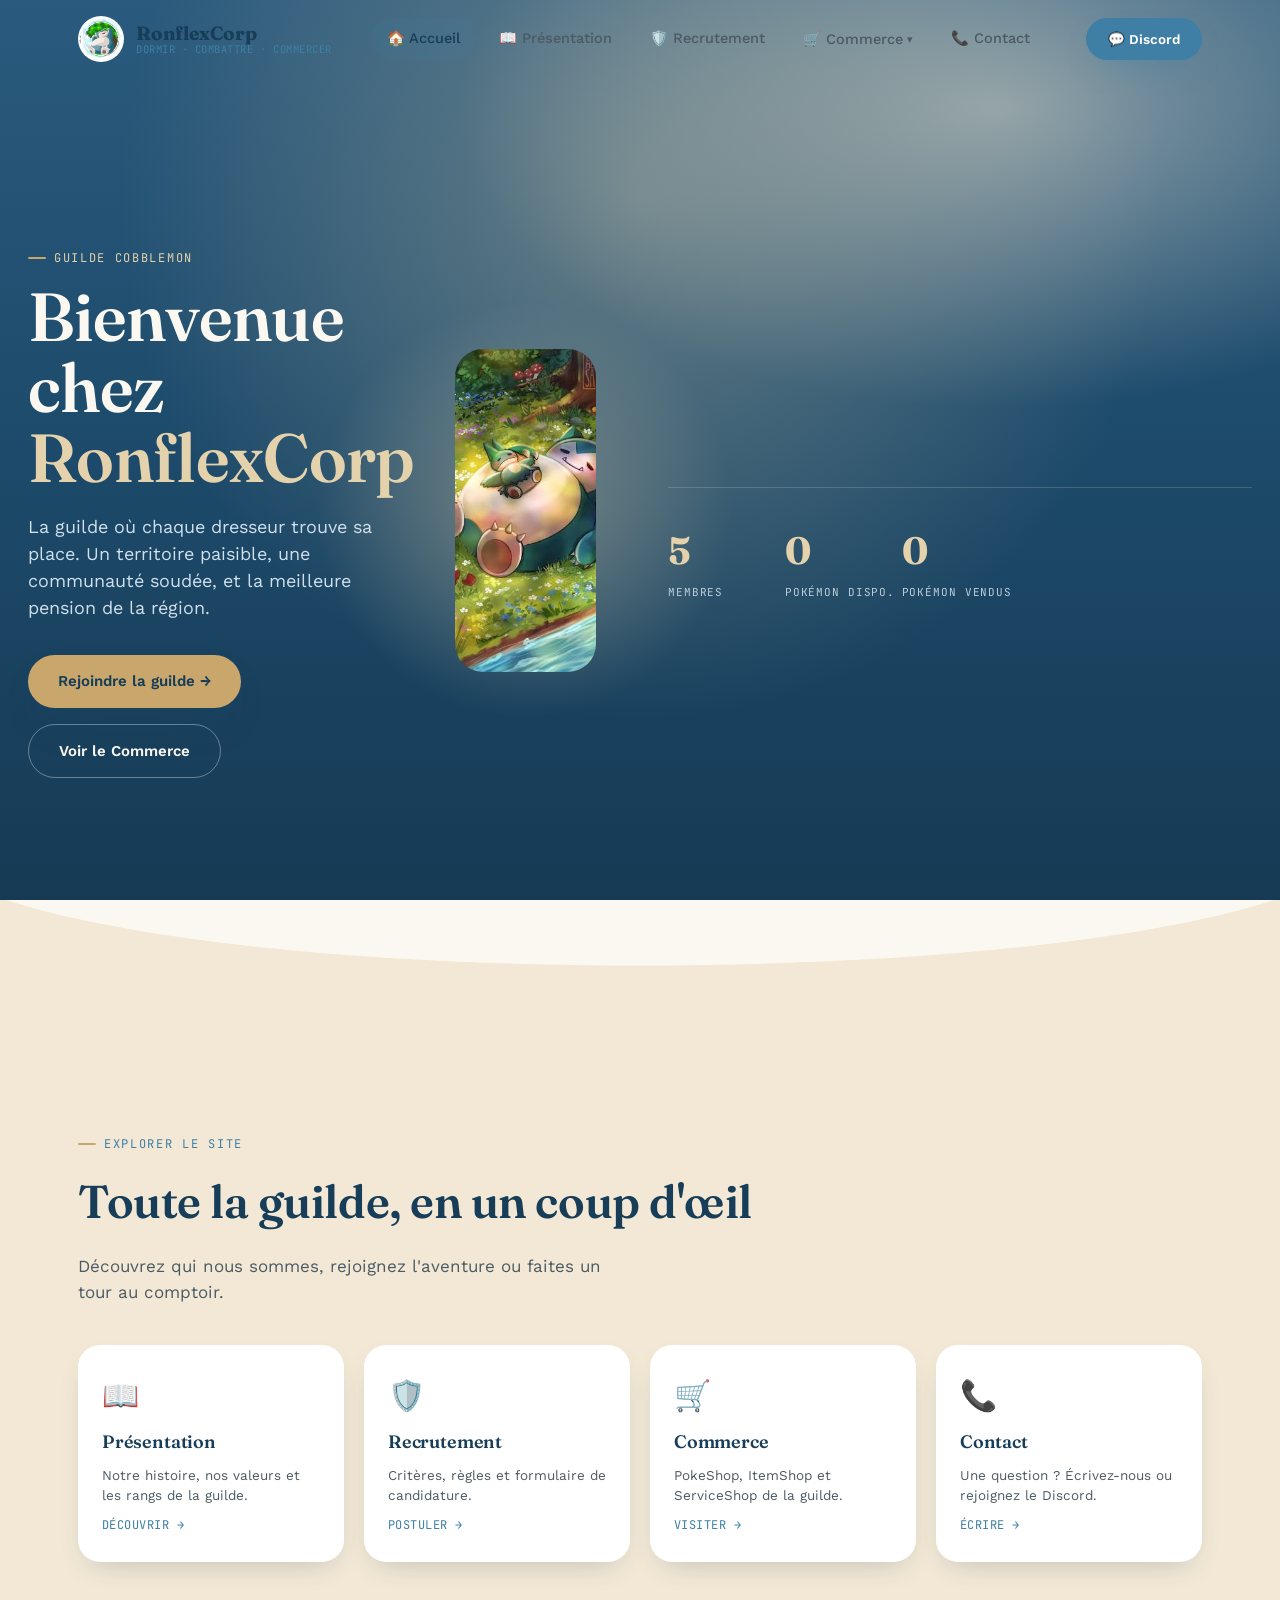
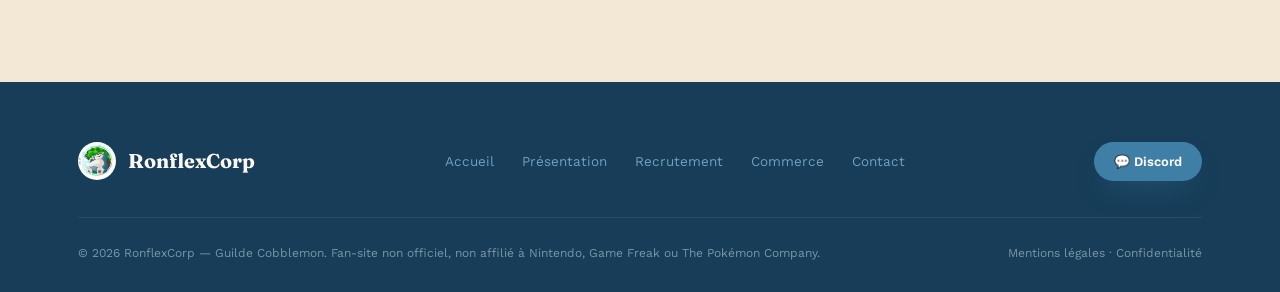
==== commit 52a29312: "Remplace les liens Discord placeholder par le vrai lien d'invitation Tous les boutons "Discord" (nav" ====
--- a/index.html
+++ b/index.html
@@ -21,19 +21,27 @@
 <!-- Nav -->
 <nav class="nav" id="nav">
   <div class="container nav-inner">
-    <a href="#accueil" class="brand">
+    <a href="index.html" class="brand">
       <img class="brand-mark" src="assets/Snorlax_600_3331126.jpg" alt="Logo RonflexCorp" width="46" height="46" style="border-radius:50%;object-fit:cover;">
       <span class="brand-text"><b>RonflexCorp</b><span>Dormir · Combattre · Commercer</span></span>
     </a>
     <div class="nav-links">
-      <a href="#accueil">🏠 Accueil</a>
-      <a href="#presentation">📖 Présentation</a>
-      <a href="#recrutement">🛡️ Recrutement</a>
-      <a href="#pension">💤 Pension</a>
-      <a href="#contact">📞 Contact</a>
+      <a href="index.html" class="active">🏠 Accueil</a>
+      <a href="presentation.html">📖 Présentation</a>
+      <a href="recrutement.html">🛡️ Recrutement</a>
+      <div class="nav-dropdown">
+        <button type="button" class="nav-drop-toggle">🛒 Commerce <span class="drop-arrow">▾</span></button>
+        <div class="nav-drop-menu">
+          <a href="commerce.html">🛒 Vue d'ensemble</a>
+          <a href="commerce-pokeshop.html">🐾 PokeShop</a>
+          <a href="commerce-itemshop.html">🎒 ItemShop</a>
+          <a href="commerce-serviceshop.html">🔧 ServiceShop</a>
+        </div>
+      </div>
+      <a href="contact.html">📞 Contact</a>
     </div>
     <div class="nav-cta">
-      <a href="#" class="btn btn-discord" style="padding:11px 22px;font-size:13.5px;">💬 Discord</a>
+      <a href="https://discord.gg/UPFU88eyMu" target="_blank" rel="noopener" class="btn btn-discord" style="padding:11px 22px;font-size:13.5px;">💬 Discord</a>
       <div class="nav-burger" id="burger"><span></span><span></span><span></span></div>
     </div>
   </div>
@@ -50,8 +58,8 @@
       <h1>Bienvenue chez <em>RonflexCorp</em></h1>
       <p>La guilde où chaque dresseur trouve sa place. Un territoire paisible, une communauté soudée, et la meilleure pension de la région.</p>
       <div class="hero-actions">
-        <a href="#recrutement" class="btn btn-primary">Rejoindre la guilde →</a>
-        <a href="#pension" class="btn btn-outline">Voir la Pension</a>
+        <a href="recrutement.html" class="btn btn-primary">Rejoindre la guilde →</a>
+        <a href="commerce.html" class="btn btn-outline">Voir le Commerce</a>
       </div>
     </div>
     <div class="hero-visual reveal">
@@ -65,205 +73,39 @@
 </header>
 <svg class="belly-divider" viewBox="0 0 1440 110" preserveAspectRatio="none"><path d="M0 0 C300 90 1140 90 1440 0 L1440 110 L0 110 Z" fill="#F2E8D5"/></svg>
 
-<!-- PRESENTATION -->
-<section class="section section-cream" id="presentation">
+<!-- HUB : accès rapide aux autres pages -->
+<section class="section section-cream" id="hub">
   <div class="container">
-    <div class="pres-grid">
-      <div class="pres-copy reveal">
-        <span class="eyebrow">Notre histoire</span>
-        <h2 class="section-title">Un géant paisible, une guilde solide</h2>
-        <p>RonflexCorp est née d'une idée simple : bâtir un territoire où l'on peut dresser, échanger et se reposer sans jamais perdre en sérieux ni en ambition. Comme le Pokémon qui nous inspire, nous avançons lentement, mais nous ne reculons jamais.</p>
-        <p>Aujourd'hui, la guilde rassemble des centaines de dresseurs autour d'une pension réputée, d'un système de rangs clair et d'une communauté qui prend soin des siens.</p>
-        <div class="value-list">
-          <div class="value-item"><div class="value-icon">01</div><div><b>Protection</b><p>Chaque membre est accompagné, du recrutement à l'ascension des rangs.</p></div></div>
-          <div class="value-item"><div class="value-icon">02</div><div><b>Sérénité</b><p>Une communauté sans pression, où l'on joue à son rythme.</p></div></div>
-          <div class="value-item"><div class="value-icon">03</div><div><b>Exigence</b><p>Une pension tenue avec rigueur : IV, EV et natures vérifiés.</p></div></div>
-        </div>
-      </div>
-      <div class="reveal">
-        <div class="grades reveal reveal-stagger" id="gradesGrid"></div>
-      </div>
+    <div class="reveal" style="margin-bottom:40px;">
+      <span class="eyebrow">Explorer le site</span>
+      <h2 class="section-title">Toute la guilde, en un coup d'œil</h2>
+      <p class="section-lead">Découvrez qui nous sommes, rejoignez l'aventure ou faites un tour au comptoir.</p>
     </div>
-    <div class="reveal">
-      <span class="eyebrow">Aperçu du territoire</span>
-      <h3 style="font-size:26px;margin-bottom:6px;">Notre galerie</h3>
-    </div>
-    <div class="gallery reveal reveal-stagger">
-      <div class="gallery-item" style="--i:0"><img src="assets/snorlax-foret.jpg" alt="Ronflex endormi dans une clairière fleurie"></div>
-      <div class="gallery-item" style="--i:1"><img src="assets/snorlax-cafe.jpg" alt="Ronflex et ses compagnons endormis dans la prairie"></div>
-      <div class="gallery-item" style="--i:2"><img src="assets/snorlax-cafe.jpg" alt="Ronflex et ses compagnons endormis dans la prairie"></div>
-      <div class="gallery-item" style="--i:3"><img src="assets/snorlax-foret.jpg" alt="Ronflex endormi dans une clairière fleurie"></div>
-    </div>
-  </div>
-</section>
-<svg class="belly-divider" viewBox="0 0 1440 110" preserveAspectRatio="none" style="transform:scaleY(-1);"><path d="M0 0 C300 90 1140 90 1440 0 L1440 110 L0 110 Z" fill="#173D58"/></svg>
-
-<!-- RECRUTEMENT -->
-<section class="section section-blue" id="recrutement">
-  <div class="container">
-    <div class="reveal" style="margin-bottom:50px;">
-      <span class="eyebrow">Nous rejoindre</span>
-      <h2 class="section-title">Recrutement ouvert</h2>
-      <p class="section-lead">Rejoignez une guilde où sérieux et bonne humeur cohabitent. Voici ce que nous attendons — et ce que nous offrons.</p>
-    </div>
-    <div class="recrut-layout">
-      <div class="reveal">
-        <div class="recrut-block">
-          <h3>✅ Critères</h3>
-          <ul>
-            <li>Avoir 13 ans ou plus</li>
-            <li>Posséder Minecraft Java + le modpack Cobblemon</li>
-            <li>Être présent sur le Discord de la guilde</li>
-            <li>Jouer au moins occasionnellement chaque semaine</li>
-          </ul>
-        </div>
-        <div class="recrut-block">
-          <h3>📜 Règles</h3>
-          <ul>
-            <li>Respect entre membres, en toute circonstance</li>
-            <li>Pas de vol, ni d'arnaque sur les échanges</li>
-            <li>Les prix de la Pension sont fixés par la guilde</li>
-            <li>Griefing et triche entraînent une exclusion immédiate</li>
-          </ul>
-        </div>
-        <div class="recrut-block">
-          <h3>🎯 Attentes</h3>
-          <ul>
-            <li>Participer à la vie de la communauté</li>
-            <li>Contribuer à la Pension avec des Pokémon de qualité</li>
-            <li>Faire preuve d'autonomie et de bonne humeur</li>
-          </ul>
-        </div>
-      </div>
-
-      <div class="form-card reveal" id="recruitFormWrap">
-        <div id="recruitFormBody">
-          <h3>Envoyer ma candidature</h3>
-          <p class="form-sub">Complétez le formulaire ci-dessous, un Titan vous répondra sous 48h.</p>
-          <form id="recruitForm">
-            <div class="form-row">
-              <div class="field"><label>Pseudo Minecraft</label><input type="text" name="pseudo_minecraft" placeholder="ex. RonfleurDu42" required></div>
-              <div class="field"><label>Pseudo Discord</label><input type="text" name="pseudo_discord" placeholder="ex. dresseur#0000" required></div>
-            </div>
-            <div class="form-row">
-              <div class="field"><label>Âge</label><input type="number" name="age" min="13" placeholder="ex. 17" required></div>
-              <div class="field"><label>Temps de jeu / semaine</label>
-                <select name="temps_jeu">
-                  <option>Moins de 3h</option>
-                  <option>3 à 8h</option>
-                  <option>8 à 15h</option>
-                  <option>Plus de 15h</option>
-                </select>
-              </div>
-            </div>
-            <div class="field full" style="margin-bottom:16px;">
-              <label>Expérience sur Cobblemon</label>
-              <select name="experience">
-                <option>Débutant</option>
-                <option>Intermédiaire</option>
-                <option>Confirmé</option>
-                <option>Expert / éleveur compétitif</option>
-              </select>
-            </div>
-            <div class="field full" style="margin-bottom:16px;">
-              <label>Motivations</label>
-              <textarea name="motivations" placeholder="Pourquoi voulez-vous rejoindre RonflexCorp ?" required></textarea>
-            </div>
-            <button type="submit" class="btn submit-btn">Envoyer ma candidature <span class="arrow">→</span></button>
-          </form>
-        </div>
-        <div class="form-success" id="recruitSuccess">
-          <svg class="check" viewBox="0 0 60 60"><circle cx="30" cy="30" r="30" fill="#3F7FA6"/><path d="M18 31 L26 39 L42 21" stroke="#F2E8D5" stroke-width="4" fill="none" stroke-linecap="round" stroke-linejoin="round"/></svg>
-          <h3>Candidature envoyée</h3>
-          <p class="form-sub">Merci ! Un membre de la guilde reviendra vers vous très vite sur Discord.</p>
-        </div>
-      </div>
-    </div>
-  </div>
-</section>
-<svg class="belly-divider" viewBox="0 0 1440 110" preserveAspectRatio="none"><path d="M0 0 C300 90 1140 90 1440 0 L1440 110 L0 110 Z" fill="#FBF8F2"/></svg>
-
-<!-- PENSION -->
-<section class="section" id="pension" style="padding-top:100px;">
-  <div class="container">
-    <div class="pension-head reveal">
-      <div>
-        <span class="eyebrow">Le cœur de la guilde</span>
-        <h2 class="section-title" style="display:flex;align-items:center;gap:14px;">
-          <img src="assets/Snorlax_600_3331126.jpg" alt="" width="44" height="44" style="flex-shrink:0;border-radius:50%;object-fit:cover;" aria-hidden="true">
-          Pension Pokémon
-        </h2>
-        <p class="section-lead">Parcourez notre catalogue vivant, filtrez par type ou rareté, et trouvez le compagnon idéal.</p>
-      </div>
-    </div>
-
-    <div class="pension-toolbar reveal">
-      <div class="search-box">
-        <span>🔍</span>
-        <input type="text" id="searchInput" placeholder="Rechercher un Pokémon…">
-      </div>
-      <select id="sortSelect">
-        <option value="recent">Trier : Plus récent</option>
-        <option value="price-asc">Prix croissant</option>
-        <option value="price-desc">Prix décroissant</option>
-        <option value="level-desc">Niveau ↓</option>
-        <option value="iv-desc">IV ↓</option>
-      </select>
-      <select id="availSelect">
-        <option value="all">Toute disponibilité</option>
-        <option value="Disponible">Disponible</option>
-        <option value="Réservé">Réservé</option>
-        <option value="Vendu">Vendu</option>
-      </select>
-    </div>
-
-    <div class="filter-chips reveal" id="typeChips"></div>
-
-    <div class="catalog-grid" id="catalogGrid"></div>
-    <div class="empty-state" id="emptyState">
-      <h3 style="font-size:20px;">😴 Aucun Pokémon ne correspond</h3>
-      <p style="margin-top:8px;">Essayez d'ajuster votre recherche ou vos filtres.</p>
-    </div>
-    <div class="pagination" id="pagination"></div>
-  </div>
-</section>
-
-<!-- CONTACT -->
-<section class="section section-cream" id="contact">
-  <div class="container">
-    <div class="reveal" style="margin-bottom:50px;">
-      <span class="eyebrow">Restons en contact</span>
-      <h2 class="section-title">Une question ? Écrivez-nous</h2>
-    </div>
-    <div class="contact-grid">
-      <div class="contact-discord reveal">
-        <div>
-          <h3>Rejoignez le Discord</h3>
-          <p>Toute la vie de la guilde s'y passe : recrutement, échanges, événements et support.</p>
-          <a href="#" class="btn btn-discord">💬 Rejoindre le Discord</a>
-        </div>
-        <div class="responsables" id="teamList"></div>
-      </div>
-      <div class="form-card reveal">
-        <h3>Formulaire de contact</h3>
-        <p class="form-sub">Pour toute question hors recrutement.</p>
-        <form id="contactForm">
-          <div class="form-row">
-            <div class="field"><label>Nom</label><input type="text" name="nom" required></div>
-            <div class="field"><label>Email ou Discord</label><input type="text" name="contact" required></div>
-          </div>
-          <div class="field full" style="margin-bottom:16px;">
-            <label>Message</label>
-            <textarea name="message" required placeholder="Votre message…"></textarea>
-          </div>
-          <button type="submit" class="btn submit-btn" style="background:var(--deep-blue);">Envoyer <span class="arrow">→</span></button>
-        </form>
-        <div class="socials" style="margin-top:24px;">
-          <a class="social-btn" href="#" title="Discord" style="background:rgba(63,127,166,0.15);">💬</a>
-          <a class="social-btn" href="#" title="TikTok" style="background:rgba(63,127,166,0.15);">🎵</a>
-          <a class="social-btn" href="#" title="YouTube" style="background:rgba(63,127,166,0.15);">▶️</a>
-        </div>
-      </div>
+    <div class="hub-grid reveal reveal-stagger">
+      <a class="hub-card" href="presentation.html" style="--i:0">
+        <span class="hub-icon">📖</span>
+        <h4>Présentation</h4>
+        <p>Notre histoire, nos valeurs et les rangs de la guilde.</p>
+        <span class="hub-link">Découvrir →</span>
+      </a>
+      <a class="hub-card" href="recrutement.html" style="--i:1">
+        <span class="hub-icon">🛡️</span>
+        <h4>Recrutement</h4>
+        <p>Critères, règles et formulaire de candidature.</p>
+        <span class="hub-link">Postuler →</span>
+      </a>
+      <a class="hub-card" href="commerce.html" style="--i:2">
+        <span class="hub-icon">🛒</span>
+        <h4>Commerce</h4>
+        <p>PokeShop, ItemShop et ServiceShop de la guilde.</p>
+        <span class="hub-link">Visiter →</span>
+      </a>
+      <a class="hub-card" href="contact.html" style="--i:3">
+        <span class="hub-icon">📞</span>
+        <h4>Contact</h4>
+        <p>Une question ? Écrivez-nous ou rejoignez le Discord.</p>
+        <span class="hub-link">Écrire →</span>
+      </a>
     </div>
   </div>
 </section>
@@ -277,13 +119,13 @@
         <b>RonflexCorp</b>
       </div>
       <div class="footer-links">
-        <a href="#accueil">Accueil</a>
-        <a href="#presentation">Présentation</a>
-        <a href="#recrutement">Recrutement</a>
-        <a href="#pension">Pension</a>
-        <a href="#contact">Contact</a>
+        <a href="index.html">Accueil</a>
+        <a href="presentation.html">Présentation</a>
+        <a href="recrutement.html">Recrutement</a>
+        <a href="commerce.html">Commerce</a>
+        <a href="contact.html">Contact</a>
       </div>
-      <a href="#" class="btn btn-discord" style="padding:10px 20px;font-size:13px;">💬 Discord</a>
+      <a href="https://discord.gg/UPFU88eyMu" target="_blank" rel="noopener" class="btn btn-discord" style="padding:10px 20px;font-size:13px;">💬 Discord</a>
     </div>
     <div class="footer-bottom">
       <span>© 2026 RonflexCorp — Guilde Cobblemon. Fan-site non officiel, non affilié à Nintendo, Game Freak ou The Pokémon Company.</span>
@@ -292,5 +134,6 @@
   </div>
 </footer>
 <script src="js/main.js" defer></script>
+<script src="js/home.js" defer></script>
 </body>
 </html>
--- a/css/style.css
+++ b/css/style.css
@@ -104,9 +104,21 @@
 }
 .nav-links a:hover{transform:translateY(-2px);color:var(--deep-blue-2);background:rgba(63,127,166,0.12);box-shadow:0 8px 20px -10px rgba(63,127,166,0.5);}
 .nav-cta{display:flex;align-items:center;gap:10px;}
-.nav-burger{display:none;width:42px;height:42px;border-radius:12px;background:var(--deep-blue-2);align-items:center;justify-content:center;flex-shrink:0;}
+.nav-burger{display:none;width:42px;height:42px;border-radius:12px;background:var(--deep-blue-2);align-items:center;justify-content:center;flex-shrink:0;cursor:pointer;}
 .nav-burger span, .nav-burger::before, .nav-burger::after{content:"";display:block;width:18px;height:2px;background:var(--off-white);border-radius:2px;}
 .nav-burger{flex-direction:column;gap:4px;}
+
+@media (max-width:980px){
+  .nav-links.mobile-open{
+    display:flex;flex-direction:column;gap:4px;
+    position:fixed;top:74px;left:16px;right:16px;
+    background:var(--off-white);padding:14px;border-radius:20px;
+    box-shadow:0 24px 50px -20px rgba(23,61,88,0.45);z-index:200;
+    animation:menu-drop .3s cubic-bezier(.2,.8,.2,1);
+  }
+  .nav-links.mobile-open a{padding:14px 16px;font-size:16px;border-radius:14px;}
+}
+@keyframes menu-drop{from{opacity:0;transform:translateY(-10px);}to{opacity:1;transform:translateY(0);}}
 
 /* ---------- Hero ---------- */
 .hero{
@@ -159,7 +171,7 @@
 /* Stats */
 .stats-wrap{position:relative;z-index:2;margin-top:70px;}
 .stats-grid{
-  display:grid;grid-template-columns:repeat(5,1fr);
+  display:grid;grid-template-columns:repeat(5,minmax(0,1fr));
   border-top:1px solid rgba(242,232,213,0.18);
   padding-top:34px;
 }
@@ -167,7 +179,8 @@
   font-family:var(--ff-display);font-size:clamp(26px,3vw,38px);
   color:var(--gold-soft);display:block;
 }
-.stat span{font-family:var(--ff-mono);font-size:11px;letter-spacing:.08em;text-transform:uppercase;color:#B9CEDC;}
+.stat span{font-family:var(--ff-mono);font-size:11px;letter-spacing:.08em;text-transform:uppercase;color:#B9CEDC;overflow-wrap:break-word;}
+.stat{min-width:0;}
 
 /* ---------- Reveal ---------- */
 .reveal{opacity:0;transform:translateY(28px);transition:opacity .8s cubic-bezier(.2,.7,.2,1), transform .8s cubic-bezier(.2,.7,.2,1);}
@@ -175,7 +188,7 @@
 .reveal-stagger > *{transition-delay:calc(var(--i,0) * 90ms);}
 
 /* ---------- Présentation ---------- */
-.pres-grid{display:grid;grid-template-columns:1fr 1fr;gap:60px;align-items:start;margin-bottom:80px;}
+.pres-grid{display:grid;grid-template-columns:minmax(0,1fr) minmax(0,1fr);gap:60px;align-items:start;margin-bottom:80px;}
 .pres-copy p{color:var(--ink-soft);margin-bottom:16px;font-size:16px;}
 .value-list{display:flex;flex-direction:column;gap:14px;margin-top:24px;}
 .value-item{display:flex;gap:14px;align-items:flex-start;padding:16px 18px;background:var(--white);border-radius:var(--radius-sm);box-shadow:var(--shadow-card);}
@@ -183,22 +196,24 @@
 .value-item b{display:block;color:var(--deep-blue-2);font-size:15px;margin-bottom:2px;}
 .value-item p{font-size:13.5px;color:var(--ink-soft);}
 
-.grades{display:grid;grid-template-columns:repeat(4,1fr);gap:20px;margin-top:20px;}
+.grades{display:grid;grid-template-columns:repeat(4,minmax(0,1fr));gap:20px;margin-top:20px;}
 .grade-card{
+  --grade-color:var(--gold);
   background:var(--white);border-radius:var(--radius-md);padding:28px 22px;
   box-shadow:var(--shadow-card);position:relative;overflow:hidden;
+  border-top:4px solid var(--grade-color);
   transition:transform .4s cubic-bezier(.2,.8,.2,1), box-shadow .4s ease;
 }
 .grade-card:hover{transform:translateY(-8px);box-shadow:0 30px 50px -20px rgba(23,61,88,0.4);}
 .grade-card::after{
   content:"";position:absolute;right:-30px;top:-30px;width:100px;height:100px;border-radius:50%;
-  background:radial-gradient(circle, rgba(63,127,166,0.15), transparent 70%);
-}
-.grade-rank{font-family:var(--ff-mono);font-size:11px;color:var(--gold);letter-spacing:.08em;text-transform:uppercase;margin-bottom:10px;}
+  background:radial-gradient(circle, color-mix(in srgb, var(--grade-color) 25%, transparent), transparent 70%);
+}
+.grade-rank{font-family:var(--ff-mono);font-size:11px;color:var(--grade-color);letter-spacing:.08em;text-transform:uppercase;margin-bottom:10px;}
 .grade-card h4{font-size:20px;margin-bottom:8px;}
 .grade-card p{font-size:13.5px;color:var(--ink-soft);}
 
-.gallery{display:grid;grid-template-columns:repeat(4,1fr);gap:16px;margin-top:60px;}
+.gallery{display:grid;grid-template-columns:repeat(4,minmax(0,1fr));gap:16px;margin-top:60px;}
 .gallery-item{border-radius:var(--radius-sm);overflow:hidden;aspect-ratio:1/1;box-shadow:var(--shadow-card);transition:transform .5s cubic-bezier(.2,.8,.2,1);}
 .gallery-item:hover{transform:scale(1.035);}
 .gallery-item svg{width:100%;height:100%;}
@@ -221,7 +236,7 @@
 }
 .form-card h3{font-size:22px;margin-bottom:6px;color:var(--deep-blue-2);}
 .form-card .form-sub{font-size:13.5px;color:var(--ink-soft);margin-bottom:26px;}
-.form-row{display:grid;grid-template-columns:1fr 1fr;gap:16px;margin-bottom:16px;}
+.form-row{display:grid;grid-template-columns:minmax(0,1fr) minmax(0,1fr);gap:16px;margin-bottom:16px;}
 .field{display:flex;flex-direction:column;gap:6px;}
 .field.full{grid-column:1/-1;}
 .field label{font-size:12.5px;font-weight:600;color:var(--deep-blue-2);font-family:var(--ff-mono);letter-spacing:.02em;}
@@ -268,7 +283,7 @@
 }
 .chip.active, .chip:hover{background:var(--deep-blue);color:var(--off-white);}
 
-.catalog-grid{display:grid;grid-template-columns:repeat(3,1fr);gap:22px;}
+.catalog-grid{display:grid;grid-template-columns:repeat(3,minmax(0,1fr));gap:22px;}
 .mon-card{
   background:var(--white);border-radius:var(--radius-md);overflow:hidden;
   box-shadow:var(--shadow-card);position:relative;
@@ -288,6 +303,14 @@
 }
 .mon-media svg{width:58%;height:58%;filter:drop-shadow(0 10px 14px rgba(30,76,109,0.25));transition:transform .5s cubic-bezier(.2,.8,.2,1);}
 .mon-card:hover .mon-media svg{transform:translateY(-6px) scale(1.05);}
+.mon-fallback-icon{width:100%;height:100%;display:flex;align-items:center;justify-content:center;}
+.mon-sprite{width:100%;height:100%;object-fit:contain;padding:22px;transition:transform .5s cubic-bezier(.2,.8,.2,1);}
+.mon-card:hover .mon-sprite{transform:translateY(-6px) scale(1.05);}
+.tc-tag{
+  display:inline-block;font-family:var(--ff-mono);font-size:9.5px;font-weight:700;
+  background:var(--deep-blue);color:var(--off-white);padding:2px 6px;border-radius:100px;
+  letter-spacing:.03em;vertical-align:middle;margin-left:4px;
+}
 .mon-legendary-badge{
   position:absolute;top:14px;left:14px;background:var(--deep-blue-2);color:var(--gold-soft);
   font-family:var(--ff-mono);font-size:10px;padding:5px 10px;border-radius:100px;letter-spacing:.04em;
@@ -301,7 +324,7 @@
 .mon-top .lvl{font-family:var(--ff-mono);font-size:12px;color:var(--light-blue);}
 .mon-types{display:flex;gap:6px;margin-bottom:14px;}
 .type-pill{font-family:var(--ff-mono);font-size:10px;padding:4px 10px;border-radius:100px;color:#fff;letter-spacing:.03em;text-transform:uppercase;}
-.mon-stats{display:grid;grid-template-columns:1fr 1fr;gap:8px 14px;margin-bottom:16px;}
+.mon-stats{display:grid;grid-template-columns:minmax(0,1fr) minmax(0,1fr);gap:8px 14px;margin-bottom:16px;}
 .mon-stats div{font-size:12px;color:var(--ink-soft);display:flex;justify-content:space-between;border-bottom:1px dashed #E5DCC8;padding-bottom:5px;}
 .mon-stats div b{color:var(--ink);font-weight:600;font-family:var(--ff-mono);}
 .mon-stats .iv-row{flex-direction:column;align-items:flex-start;gap:3px;}
@@ -312,18 +335,23 @@
 .mon-cta{font-family:var(--ff-mono);font-size:11px;padding:9px 16px;border-radius:100px;background:var(--cream);color:var(--deep-blue-2);font-weight:700;transition:background .3s ease;}
 .mon-cta:hover{background:var(--gold);}
 
-.pagination{display:flex;justify-content:center;gap:8px;margin-top:48px;}
+.pagination{display:flex;align-items:center;justify-content:center;gap:10px;margin-top:48px;flex-wrap:wrap;}
 .page-btn{
-  width:40px;height:40px;border-radius:50%;display:flex;align-items:center;justify-content:center;
-  background:var(--white);color:var(--ink-soft);font-family:var(--ff-mono);font-size:13px;box-shadow:var(--shadow-card);
-  transition:all .3s ease;
-}
-.page-btn.active, .page-btn:hover{background:var(--deep-blue);color:var(--off-white);}
+  height:40px;padding:0 16px;border-radius:100px;display:flex;align-items:center;justify-content:center;
+  background:var(--white);color:var(--ink-soft);font-family:var(--ff-mono);font-size:12.5px;font-weight:700;
+  box-shadow:var(--shadow-card);transition:all .3s ease;letter-spacing:.02em;white-space:nowrap;
+}
+.page-btn:hover:not(:disabled){background:var(--deep-blue);color:var(--off-white);transform:translateY(-2px);}
+.page-btn:disabled{opacity:.35;cursor:not-allowed;box-shadow:none;}
+.page-current{
+  font-family:var(--ff-mono);font-size:13px;font-weight:700;color:var(--deep-blue-2);
+  background:var(--cream);padding:10px 18px;border-radius:100px;white-space:nowrap;
+}
 .empty-state{display:none;text-align:center;padding:60px 20px;color:var(--ink-soft);}
 .empty-state.show{display:block;}
 
 /* ---------- Contact ---------- */
-.contact-grid{display:grid;grid-template-columns:1fr 1fr;gap:50px;}
+.contact-grid{display:grid;grid-template-columns:minmax(0,1fr) minmax(0,1fr);gap:50px;}
 .contact-discord{
   background:linear-gradient(160deg,var(--deep-blue),var(--deep-blue-2));
   border-radius:var(--radius-lg);padding:44px;color:var(--off-white);
@@ -363,27 +391,153 @@
 
 /* ---------- Responsive ---------- */
 @media (max-width:980px){
-  .hero-inner{grid-template-columns:1fr;text-align:center;}
+  .hero-inner{grid-template-columns:minmax(0,1fr);text-align:center;}
   .hero-copy p{margin-left:auto;margin-right:auto;}
   .hero-actions{justify-content:center;}
   .hero-visual{order:-1;margin-bottom:10px;}
-  .stats-grid{grid-template-columns:repeat(2,1fr);row-gap:24px;}
-  .pres-grid{grid-template-columns:1fr;}
-  .grades{grid-template-columns:repeat(2,1fr);}
-  .gallery{grid-template-columns:repeat(2,1fr);}
-  .recrut-layout{grid-template-columns:1fr;}
-  .catalog-grid{grid-template-columns:repeat(2,1fr);}
-  .contact-grid{grid-template-columns:1fr;}
+  .stats-grid{grid-template-columns:repeat(2,minmax(0,1fr));row-gap:24px;}
+  .pres-grid{grid-template-columns:minmax(0,1fr);}
+  .grades{grid-template-columns:repeat(2,minmax(0,1fr));}
+  .gallery{grid-template-columns:repeat(2,minmax(0,1fr));}
+  .recrut-layout{grid-template-columns:minmax(0,1fr);}
+  .catalog-grid{grid-template-columns:repeat(2,minmax(0,1fr));}
+  .contact-grid{grid-template-columns:minmax(0,1fr);}
   .nav-links{display:none;}
   .nav-burger{display:flex;}
 }
+
+@media (max-width:768px){
+  .container{padding:0 20px;}
+  .section{padding:64px 0;}
+  h1{font-size:clamp(32px,8vw,44px) !important;}
+  .section-title{font-size:clamp(26px,7vw,34px);}
+  .hero{padding-top:96px;min-height:auto;padding-bottom:60px;}
+  .hero-actions{flex-direction:column;width:100%;}
+  .hero-actions .btn{width:100%;justify-content:center;}
+  .stats-wrap{margin-top:44px;}
+  .stats-grid{gap:20px;}
+  .stat b{font-size:26px;}
+
+  .grades{grid-template-columns:minmax(0,1fr) minmax(0,1fr);gap:14px;}
+  .grade-card{padding:20px 16px;}
+  .gallery{grid-template-columns:minmax(0,1fr) minmax(0,1fr);gap:10px;}
+
+  .form-card{padding:26px 20px;}
+  .form-row{grid-template-columns:minmax(0,1fr);gap:0;}
+  .field{margin-bottom:14px;}
+  .field input, .field select, .field textarea{font-size:16px;}
+  .search-box input, .pension-toolbar select{font-size:16px;}
+
+  .pension-toolbar{flex-direction:column;align-items:stretch;border-radius:22px;padding:16px;gap:12px;}
+  .search-box{padding:2px 0;}
+  .pension-toolbar select{width:100%;}
+  .filter-chips{gap:6px;}
+  .chip{padding:7px 13px;font-size:11.5px;}
+
+  .catalog-grid{grid-template-columns:minmax(0,1fr);gap:16px;}
+  .mon-body{padding:16px;}
+  .mon-stats{grid-template-columns:minmax(0,1fr) minmax(0,1fr);gap:6px 10px;}
+
+  .pagination{gap:6px;}
+  .page-btn{padding:0 12px;height:36px;font-size:11px;}
+  .page-current{padding:8px 14px;font-size:12px;order:-1;flex-basis:100%;text-align:center;margin-bottom:4px;}
+
+  .contact-discord, .form-card{padding:24px 20px;}
+  .responsables{gap:14px;}
+
+  .footer-top{flex-direction:column;align-items:flex-start;gap:18px;}
+  .footer-links{gap:14px 20px;}
+  .footer-bottom{flex-direction:column;gap:8px;}
+}
+
 @media (max-width:600px){
-  .section{padding:80px 0;}
-  .form-row{grid-template-columns:1fr;}
-  .catalog-grid{grid-template-columns:1fr;}
-  .grades{grid-template-columns:1fr 1fr;}
-  .stats-grid{grid-template-columns:repeat(2,1fr);}
-}
+  .section{padding:56px 0;}
+  .form-row{grid-template-columns:minmax(0,1fr);}
+  .catalog-grid{grid-template-columns:minmax(0,1fr);}
+  .grades{grid-template-columns:minmax(0,1fr) minmax(0,1fr);}
+  .stats-grid{grid-template-columns:repeat(2,minmax(0,1fr));}
+}
+
+@media (max-width:420px){
+  .brand-text b{font-size:16px;}
+  .brand-text span{font-size:9px;}
+  .brand-mark{width:38px;height:38px;}
+  .hero h1{font-size:30px !important;}
+  .hero-copy p{font-size:15.5px;}
+  .eyebrow{font-size:11px;}
+  .stats-grid{grid-template-columns:minmax(0,1fr) minmax(0,1fr);}
+  .grades{grid-template-columns:minmax(0,1fr);}
+  .gallery{grid-template-columns:minmax(0,1fr);}
+  .mon-stats{grid-template-columns:minmax(0,1fr);}
+  .mon-top h4{font-size:17px;}
+  .page-btn{padding:0 10px;font-size:10px;}
+  .nav-inner{gap:12px;}
+  .nav-cta .btn-discord{padding:9px 14px !important;font-size:12px !important;}
+}
+
+@media (hover:none) and (pointer:coarse){
+  .btn, .chip, .page-btn, .mon-cta, .social-btn, .nav-links a{min-height:40px;}
+  .nav-links a:hover, .chip:hover, .page-btn:hover:not(:disabled){transform:none;}
+}
+
 @media (prefers-reduced-motion: reduce){
   *{animation-duration:0.001ms !important; animation-iteration-count:1 !important; transition-duration:0.001ms !important; scroll-behavior:auto !important;}
 }
+
+/* ---------- Nav dropdown (Commerce) ---------- */
+.nav-dropdown{position:relative;}
+.nav-drop-toggle{
+  display:flex;align-items:center;gap:4px;
+  font-family:inherit;font-size:14.5px;font-weight:500;color:var(--ink-soft);
+  padding:10px 16px;border-radius:100px;
+  transition:transform .3s cubic-bezier(.2,.8,.2,1), color .3s ease, background .3s ease;
+}
+.nav-drop-toggle:hover{transform:translateY(-2px);color:var(--deep-blue-2);background:rgba(63,127,166,0.12);}
+.drop-arrow{font-size:11px;transition:transform .3s ease;}
+.nav-dropdown.open .drop-arrow{transform:rotate(180deg);}
+.nav-drop-menu{
+  display:none;position:absolute;top:calc(100% + 10px);left:50%;transform:translateX(-50%);
+  background:var(--off-white);border-radius:var(--radius-sm);box-shadow:var(--shadow-card);
+  padding:8px;min-width:190px;z-index:150;flex-direction:column;gap:2px;
+}
+.nav-dropdown:hover .nav-drop-menu, .nav-dropdown.open .nav-drop-menu{display:flex;animation:menu-drop .25s cubic-bezier(.2,.8,.2,1);}
+.nav-drop-menu a{padding:10px 14px;border-radius:10px;font-size:13.5px;color:var(--ink-soft);white-space:nowrap;transition:background .2s ease,color .2s ease;}
+.nav-drop-menu a:hover{background:rgba(63,127,166,0.12);color:var(--deep-blue-2);}
+.nav-links a.active, .nav-drop-toggle.active{color:var(--deep-blue-2);background:rgba(63,127,166,0.14);}
+
+@media (max-width:980px){
+  .nav-dropdown{width:100%;}
+  .nav-drop-toggle{width:100%;justify-content:space-between;padding:14px 16px;font-size:16px;border-radius:14px;}
+  .nav-drop-menu{position:static;transform:none;box-shadow:none;background:rgba(63,127,166,0.06);padding:4px;margin-top:2px;border-radius:14px;}
+  .nav-dropdown:hover .nav-drop-menu{display:none;}
+  .nav-dropdown.open .nav-drop-menu{display:flex;animation:none;}
+}
+
+/* ---------- Hub cards (Accueil + Commerce) ---------- */
+.hub-grid{display:grid;grid-template-columns:repeat(4,minmax(0,1fr));gap:20px;margin-top:20px;}
+.commerce-grid{display:grid;grid-template-columns:repeat(3,minmax(0,1fr));gap:24px;margin-top:20px;}
+.hub-card{
+  background:var(--white);border-radius:var(--radius-md);padding:28px 24px;
+  box-shadow:var(--shadow-card);transition:transform .4s cubic-bezier(.2,.8,.2,1), box-shadow .4s ease;
+  display:flex;flex-direction:column;gap:10px;
+}
+.hub-card:hover{transform:translateY(-8px);box-shadow:0 30px 50px -20px rgba(23,61,88,0.4);}
+.hub-icon{font-size:30px;}
+.hub-card h4{font-size:18px;color:var(--deep-blue-2);}
+.hub-card p{font-size:13.5px;color:var(--ink-soft);flex:1;}
+.hub-link{font-family:var(--ff-mono);font-size:12px;color:var(--light-blue);text-transform:uppercase;letter-spacing:.04em;}
+@media (max-width:980px){.hub-grid{grid-template-columns:repeat(2,minmax(0,1fr));} .commerce-grid{grid-template-columns:minmax(0,1fr);}}
+@media (max-width:600px){.hub-grid{grid-template-columns:minmax(0,1fr);}}
+
+/* ---------- Simple shop grid (ItemShop / ServiceShop) ---------- */
+.shop-grid{display:grid;grid-template-columns:repeat(3,minmax(0,1fr));gap:22px;margin-top:10px;}
+.shop-card{background:var(--white);border-radius:var(--radius-md);padding:24px;box-shadow:var(--shadow-card);display:flex;flex-direction:column;gap:10px;transition:transform .4s cubic-bezier(.2,.8,.2,1);}
+.shop-card:hover{transform:translateY(-6px);}
+.shop-icon{font-size:32px;}
+.shop-card h4{font-size:18px;color:var(--deep-blue-2);}
+.shop-card p{font-size:13.5px;color:var(--ink-soft);flex:1;}
+.shop-footer{display:flex;justify-content:space-between;align-items:center;padding-top:10px;border-top:1px solid #EEE5D3;}
+.shop-price{font-family:var(--ff-display);font-size:18px;color:var(--deep-blue-2);font-weight:600;}
+.shop-badge{font-family:var(--ff-mono);font-size:10px;padding:5px 10px;border-radius:100px;letter-spacing:.04em;background:var(--cream);color:var(--deep-blue-2);font-weight:700;}
+@media (max-width:980px){.shop-grid{grid-template-columns:repeat(2,minmax(0,1fr));}}
+@media (max-width:600px){.shop-grid{grid-template-columns:minmax(0,1fr);}}
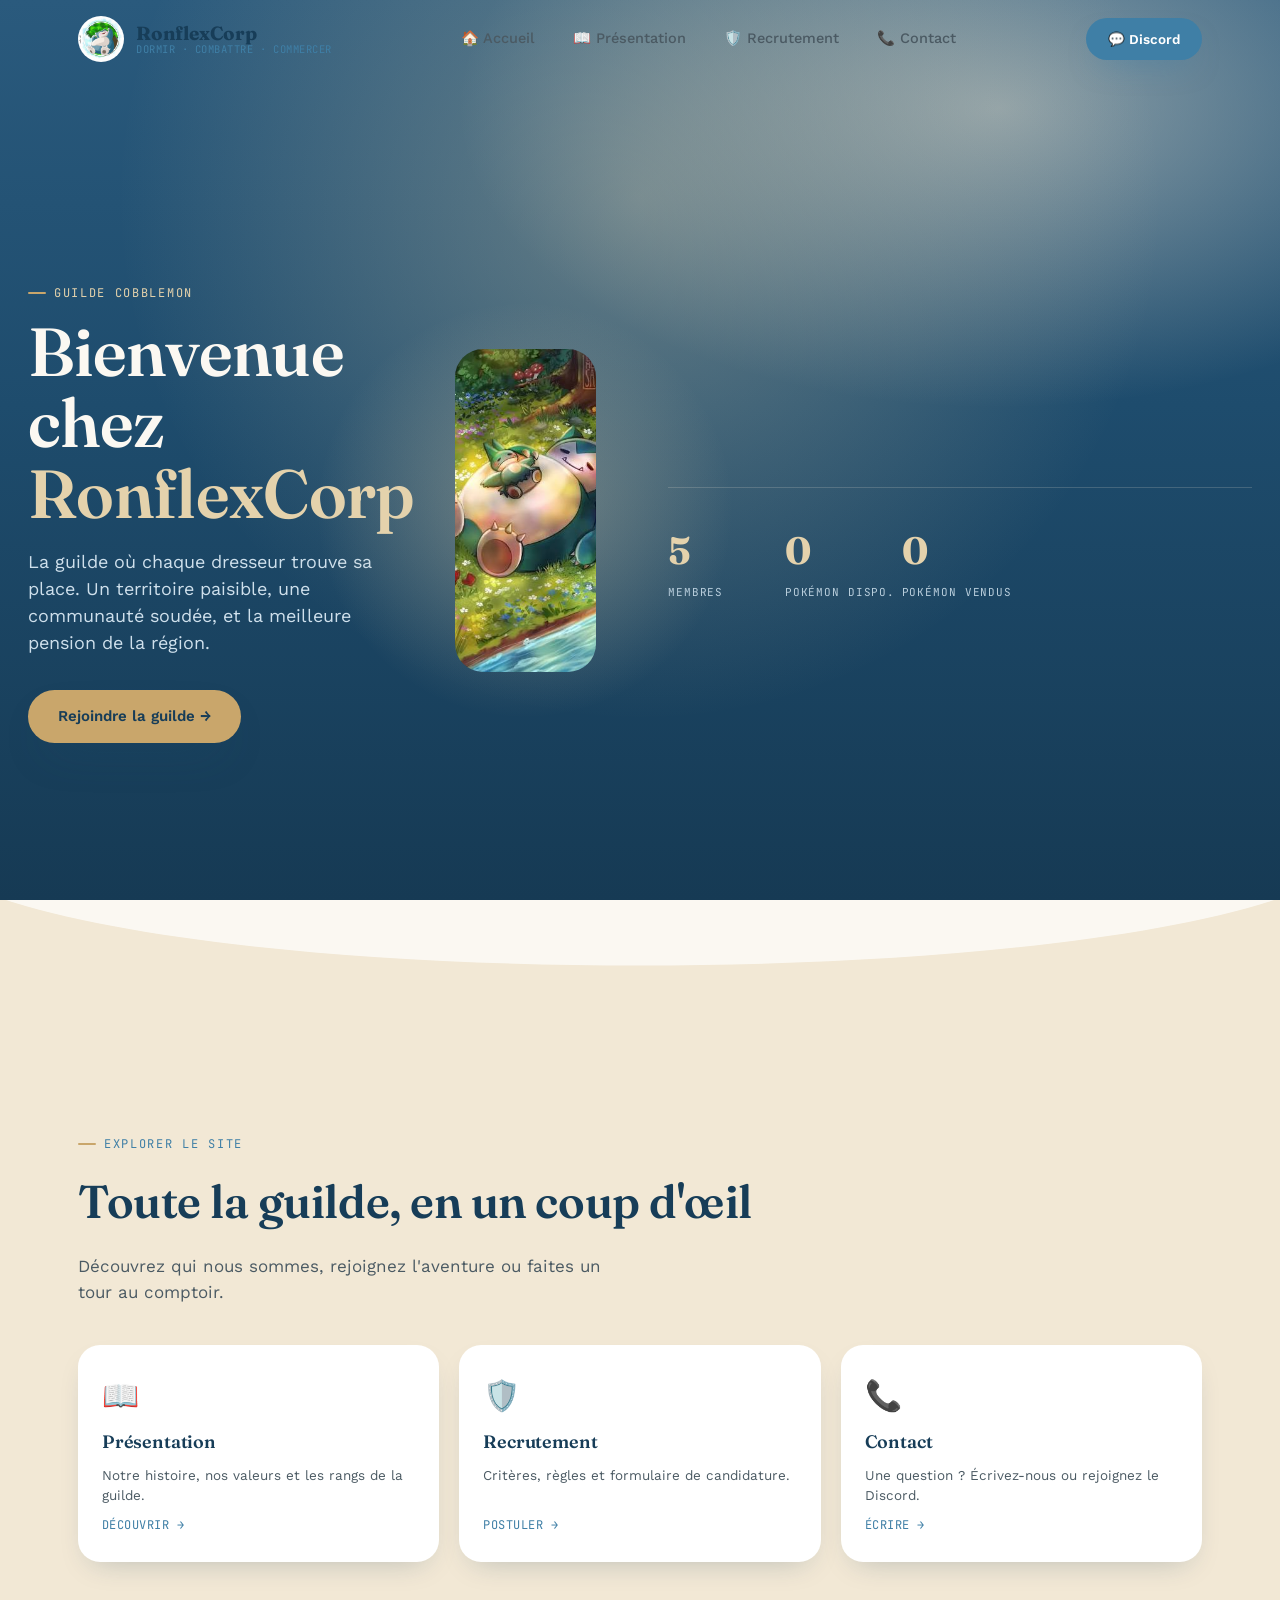
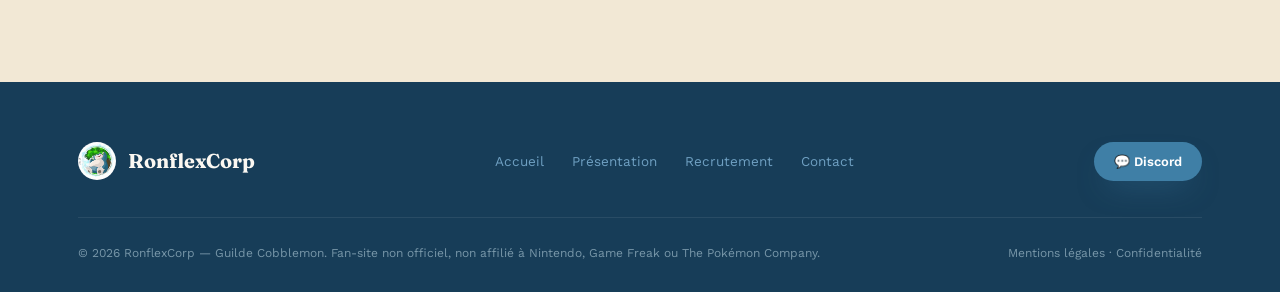
==== commit 327e9808: "Remove commerce section entirely from the site Deletes the shop pages (commerce.html, commerce-pokes" ====
--- a/index.html
+++ b/index.html
@@ -29,15 +29,6 @@
       <a href="index.html" class="active">🏠 Accueil</a>
       <a href="presentation.html">📖 Présentation</a>
       <a href="recrutement.html">🛡️ Recrutement</a>
-      <div class="nav-dropdown">
-        <button type="button" class="nav-drop-toggle">🛒 Commerce <span class="drop-arrow">▾</span></button>
-        <div class="nav-drop-menu">
-          <a href="commerce.html">🛒 Vue d'ensemble</a>
-          <a href="commerce-pokeshop.html">🐾 PokeShop</a>
-          <a href="commerce-itemshop.html">🎒 ItemShop</a>
-          <a href="commerce-serviceshop.html">🔧 ServiceShop</a>
-        </div>
-      </div>
       <a href="contact.html">📞 Contact</a>
     </div>
     <div class="nav-cta">
@@ -59,7 +50,6 @@
       <p>La guilde où chaque dresseur trouve sa place. Un territoire paisible, une communauté soudée, et la meilleure pension de la région.</p>
       <div class="hero-actions">
         <a href="recrutement.html" class="btn btn-primary">Rejoindre la guilde →</a>
-        <a href="commerce.html" class="btn btn-outline">Voir le Commerce</a>
       </div>
     </div>
     <div class="hero-visual reveal">
@@ -94,13 +84,7 @@
         <p>Critères, règles et formulaire de candidature.</p>
         <span class="hub-link">Postuler →</span>
       </a>
-      <a class="hub-card" href="commerce.html" style="--i:2">
-        <span class="hub-icon">🛒</span>
-        <h4>Commerce</h4>
-        <p>PokeShop, ItemShop et ServiceShop de la guilde.</p>
-        <span class="hub-link">Visiter →</span>
-      </a>
-      <a class="hub-card" href="contact.html" style="--i:3">
+      <a class="hub-card" href="contact.html" style="--i:2">
         <span class="hub-icon">📞</span>
         <h4>Contact</h4>
         <p>Une question ? Écrivez-nous ou rejoignez le Discord.</p>
@@ -122,7 +106,6 @@
         <a href="index.html">Accueil</a>
         <a href="presentation.html">Présentation</a>
         <a href="recrutement.html">Recrutement</a>
-        <a href="commerce.html">Commerce</a>
         <a href="contact.html">Contact</a>
       </div>
       <a href="https://discord.gg/UPFU88eyMu" target="_blank" rel="noopener" class="btn btn-discord" style="padding:10px 20px;font-size:13px;">💬 Discord</a>
--- a/css/style.css
+++ b/css/style.css
@@ -262,94 +262,6 @@
 .form-success.show{display:block;}
 .form-success .check{width:60px;height:60px;margin:0 auto 18px;}
 
-/* ---------- Pension ---------- */
-.pension-head{display:flex;justify-content:space-between;align-items:flex-end;gap:30px;margin-bottom:34px;flex-wrap:wrap;}
-.pension-toolbar{
-  display:flex;gap:14px;flex-wrap:wrap;align-items:center;
-  background:var(--white);border-radius:100px;padding:8px 8px 8px 22px;
-  box-shadow:var(--shadow-card);margin-bottom:36px;
-}
-.search-box{display:flex;align-items:center;gap:10px;flex:1;min-width:220px;}
-.search-box input{border:none;outline:none;font-size:14.5px;width:100%;font-family:var(--ff-body);background:transparent;}
-.pension-toolbar select{
-  border:none;background:var(--cream);border-radius:100px;padding:11px 18px;font-size:13.5px;
-  font-family:var(--ff-mono);color:var(--deep-blue-2);cursor:pointer;
-}
-.filter-chips{display:flex;gap:8px;flex-wrap:wrap;margin-bottom:30px;}
-.chip{
-  padding:8px 16px;border-radius:100px;font-size:12.5px;font-weight:600;
-  background:var(--white);color:var(--ink-soft);box-shadow:var(--shadow-card);
-  transition:all .3s ease;font-family:var(--ff-mono);letter-spacing:.02em;
-}
-.chip.active, .chip:hover{background:var(--deep-blue);color:var(--off-white);}
-
-.catalog-grid{display:grid;grid-template-columns:repeat(3,minmax(0,1fr));gap:22px;}
-.mon-card{
-  background:var(--white);border-radius:var(--radius-md);overflow:hidden;
-  box-shadow:var(--shadow-card);position:relative;
-  transition:transform .45s cubic-bezier(.2,.8,.2,1), box-shadow .45s ease;
-  border:1.5px solid transparent;
-}
-.mon-card:hover{transform:translateY(-8px) rotate(-0.3deg);box-shadow:0 34px 60px -22px rgba(23,61,88,0.4);border-color:var(--gold-soft);}
-.mon-card.legendary{border-color:var(--gold);}
-.mon-card.shiny::before{
-  content:"✦ SHINY";position:absolute;top:14px;right:14px;z-index:3;
-  background:var(--gold);color:var(--deep-blue-2);font-family:var(--ff-mono);font-size:10px;
-  padding:5px 10px;border-radius:100px;font-weight:700;letter-spacing:.04em;
-}
-.mon-media{
-  position:relative;aspect-ratio:4/3;display:flex;align-items:center;justify-content:center;
-  background:linear-gradient(160deg,var(--cream),var(--cream-2));
-}
-.mon-media svg{width:58%;height:58%;filter:drop-shadow(0 10px 14px rgba(30,76,109,0.25));transition:transform .5s cubic-bezier(.2,.8,.2,1);}
-.mon-card:hover .mon-media svg{transform:translateY(-6px) scale(1.05);}
-.mon-fallback-icon{width:100%;height:100%;display:flex;align-items:center;justify-content:center;}
-.mon-sprite{width:100%;height:100%;object-fit:contain;padding:22px;transition:transform .5s cubic-bezier(.2,.8,.2,1);}
-.mon-card:hover .mon-sprite{transform:translateY(-6px) scale(1.05);}
-.tc-tag{
-  display:inline-block;font-family:var(--ff-mono);font-size:9.5px;font-weight:700;
-  background:var(--deep-blue);color:var(--off-white);padding:2px 6px;border-radius:100px;
-  letter-spacing:.03em;vertical-align:middle;margin-left:4px;
-}
-.mon-legendary-badge{
-  position:absolute;top:14px;left:14px;background:var(--deep-blue-2);color:var(--gold-soft);
-  font-family:var(--ff-mono);font-size:10px;padding:5px 10px;border-radius:100px;letter-spacing:.04em;
-}
-.mon-avail{position:absolute;bottom:14px;left:14px;font-family:var(--ff-mono);font-size:10px;padding:5px 10px;border-radius:100px;letter-spacing:.04em;background:rgba(255,255,255,0.85);color:var(--deep-blue-2);font-weight:700;}
-.mon-avail.reserved{color:#8a6a2a;}
-.mon-avail.sold{color:#a13a3a;}
-.mon-body{padding:20px;}
-.mon-top{display:flex;justify-content:space-between;align-items:baseline;margin-bottom:8px;}
-.mon-top h4{font-size:19px;color:var(--deep-blue-2);}
-.mon-top .lvl{font-family:var(--ff-mono);font-size:12px;color:var(--light-blue);}
-.mon-types{display:flex;gap:6px;margin-bottom:14px;}
-.type-pill{font-family:var(--ff-mono);font-size:10px;padding:4px 10px;border-radius:100px;color:#fff;letter-spacing:.03em;text-transform:uppercase;}
-.mon-stats{display:grid;grid-template-columns:minmax(0,1fr) minmax(0,1fr);gap:8px 14px;margin-bottom:16px;}
-.mon-stats div{font-size:12px;color:var(--ink-soft);display:flex;justify-content:space-between;border-bottom:1px dashed #E5DCC8;padding-bottom:5px;}
-.mon-stats div b{color:var(--ink);font-weight:600;font-family:var(--ff-mono);}
-.mon-stats .iv-row{flex-direction:column;align-items:flex-start;gap:3px;}
-.mon-stats .iv-row b{font-size:12.5px;letter-spacing:.01em;}
-.mon-footer{display:flex;justify-content:space-between;align-items:center;padding-top:6px;border-top:1px solid #EEE5D3;}
-.mon-price{font-family:var(--ff-display);font-size:20px;color:var(--deep-blue-2);font-weight:600;}
-.mon-price span{font-family:var(--ff-mono);font-size:11px;color:var(--ink-soft);font-weight:400;}
-.mon-cta{font-family:var(--ff-mono);font-size:11px;padding:9px 16px;border-radius:100px;background:var(--cream);color:var(--deep-blue-2);font-weight:700;transition:background .3s ease;}
-.mon-cta:hover{background:var(--gold);}
-
-.pagination{display:flex;align-items:center;justify-content:center;gap:10px;margin-top:48px;flex-wrap:wrap;}
-.page-btn{
-  height:40px;padding:0 16px;border-radius:100px;display:flex;align-items:center;justify-content:center;
-  background:var(--white);color:var(--ink-soft);font-family:var(--ff-mono);font-size:12.5px;font-weight:700;
-  box-shadow:var(--shadow-card);transition:all .3s ease;letter-spacing:.02em;white-space:nowrap;
-}
-.page-btn:hover:not(:disabled){background:var(--deep-blue);color:var(--off-white);transform:translateY(-2px);}
-.page-btn:disabled{opacity:.35;cursor:not-allowed;box-shadow:none;}
-.page-current{
-  font-family:var(--ff-mono);font-size:13px;font-weight:700;color:var(--deep-blue-2);
-  background:var(--cream);padding:10px 18px;border-radius:100px;white-space:nowrap;
-}
-.empty-state{display:none;text-align:center;padding:60px 20px;color:var(--ink-soft);}
-.empty-state.show{display:block;}
-
 /* ---------- Contact ---------- */
 .contact-grid{display:grid;grid-template-columns:minmax(0,1fr) minmax(0,1fr);gap:50px;}
 .contact-discord{
@@ -400,7 +312,6 @@
   .grades{grid-template-columns:repeat(2,minmax(0,1fr));}
   .gallery{grid-template-columns:repeat(2,minmax(0,1fr));}
   .recrut-layout{grid-template-columns:minmax(0,1fr);}
-  .catalog-grid{grid-template-columns:repeat(2,minmax(0,1fr));}
   .contact-grid{grid-template-columns:minmax(0,1fr);}
   .nav-links{display:none;}
   .nav-burger{display:flex;}
@@ -426,21 +337,6 @@
   .form-row{grid-template-columns:minmax(0,1fr);gap:0;}
   .field{margin-bottom:14px;}
   .field input, .field select, .field textarea{font-size:16px;}
-  .search-box input, .pension-toolbar select{font-size:16px;}
-
-  .pension-toolbar{flex-direction:column;align-items:stretch;border-radius:22px;padding:16px;gap:12px;}
-  .search-box{padding:2px 0;}
-  .pension-toolbar select{width:100%;}
-  .filter-chips{gap:6px;}
-  .chip{padding:7px 13px;font-size:11.5px;}
-
-  .catalog-grid{grid-template-columns:minmax(0,1fr);gap:16px;}
-  .mon-body{padding:16px;}
-  .mon-stats{grid-template-columns:minmax(0,1fr) minmax(0,1fr);gap:6px 10px;}
-
-  .pagination{gap:6px;}
-  .page-btn{padding:0 12px;height:36px;font-size:11px;}
-  .page-current{padding:8px 14px;font-size:12px;order:-1;flex-basis:100%;text-align:center;margin-bottom:4px;}
 
   .contact-discord, .form-card{padding:24px 20px;}
   .responsables{gap:14px;}
@@ -453,7 +349,6 @@
 @media (max-width:600px){
   .section{padding:56px 0;}
   .form-row{grid-template-columns:minmax(0,1fr);}
-  .catalog-grid{grid-template-columns:minmax(0,1fr);}
   .grades{grid-template-columns:minmax(0,1fr) minmax(0,1fr);}
   .stats-grid{grid-template-columns:repeat(2,minmax(0,1fr));}
 }
@@ -468,54 +363,21 @@
   .stats-grid{grid-template-columns:minmax(0,1fr) minmax(0,1fr);}
   .grades{grid-template-columns:minmax(0,1fr);}
   .gallery{grid-template-columns:minmax(0,1fr);}
-  .mon-stats{grid-template-columns:minmax(0,1fr);}
-  .mon-top h4{font-size:17px;}
-  .page-btn{padding:0 10px;font-size:10px;}
   .nav-inner{gap:12px;}
   .nav-cta .btn-discord{padding:9px 14px !important;font-size:12px !important;}
 }
 
 @media (hover:none) and (pointer:coarse){
-  .btn, .chip, .page-btn, .mon-cta, .social-btn, .nav-links a{min-height:40px;}
-  .nav-links a:hover, .chip:hover, .page-btn:hover:not(:disabled){transform:none;}
+  .btn, .social-btn, .nav-links a{min-height:40px;}
+  .nav-links a:hover{transform:none;}
 }
 
 @media (prefers-reduced-motion: reduce){
   *{animation-duration:0.001ms !important; animation-iteration-count:1 !important; transition-duration:0.001ms !important; scroll-behavior:auto !important;}
 }
 
-/* ---------- Nav dropdown (Commerce) ---------- */
-.nav-dropdown{position:relative;}
-.nav-drop-toggle{
-  display:flex;align-items:center;gap:4px;
-  font-family:inherit;font-size:14.5px;font-weight:500;color:var(--ink-soft);
-  padding:10px 16px;border-radius:100px;
-  transition:transform .3s cubic-bezier(.2,.8,.2,1), color .3s ease, background .3s ease;
-}
-.nav-drop-toggle:hover{transform:translateY(-2px);color:var(--deep-blue-2);background:rgba(63,127,166,0.12);}
-.drop-arrow{font-size:11px;transition:transform .3s ease;}
-.nav-dropdown.open .drop-arrow{transform:rotate(180deg);}
-.nav-drop-menu{
-  display:none;position:absolute;top:calc(100% + 10px);left:50%;transform:translateX(-50%);
-  background:var(--off-white);border-radius:var(--radius-sm);box-shadow:var(--shadow-card);
-  padding:8px;min-width:190px;z-index:150;flex-direction:column;gap:2px;
-}
-.nav-dropdown:hover .nav-drop-menu, .nav-dropdown.open .nav-drop-menu{display:flex;animation:menu-drop .25s cubic-bezier(.2,.8,.2,1);}
-.nav-drop-menu a{padding:10px 14px;border-radius:10px;font-size:13.5px;color:var(--ink-soft);white-space:nowrap;transition:background .2s ease,color .2s ease;}
-.nav-drop-menu a:hover{background:rgba(63,127,166,0.12);color:var(--deep-blue-2);}
-.nav-links a.active, .nav-drop-toggle.active{color:var(--deep-blue-2);background:rgba(63,127,166,0.14);}
-
-@media (max-width:980px){
-  .nav-dropdown{width:100%;}
-  .nav-drop-toggle{width:100%;justify-content:space-between;padding:14px 16px;font-size:16px;border-radius:14px;}
-  .nav-drop-menu{position:static;transform:none;box-shadow:none;background:rgba(63,127,166,0.06);padding:4px;margin-top:2px;border-radius:14px;}
-  .nav-dropdown:hover .nav-drop-menu{display:none;}
-  .nav-dropdown.open .nav-drop-menu{display:flex;animation:none;}
-}
-
-/* ---------- Hub cards (Accueil + Commerce) ---------- */
-.hub-grid{display:grid;grid-template-columns:repeat(4,minmax(0,1fr));gap:20px;margin-top:20px;}
-.commerce-grid{display:grid;grid-template-columns:repeat(3,minmax(0,1fr));gap:24px;margin-top:20px;}
+/* ---------- Hub cards (Accueil) ---------- */
+.hub-grid{display:grid;grid-template-columns:repeat(3,minmax(0,1fr));gap:20px;margin-top:20px;}
 .hub-card{
   background:var(--white);border-radius:var(--radius-md);padding:28px 24px;
   box-shadow:var(--shadow-card);transition:transform .4s cubic-bezier(.2,.8,.2,1), box-shadow .4s ease;
@@ -526,18 +388,5 @@
 .hub-card h4{font-size:18px;color:var(--deep-blue-2);}
 .hub-card p{font-size:13.5px;color:var(--ink-soft);flex:1;}
 .hub-link{font-family:var(--ff-mono);font-size:12px;color:var(--light-blue);text-transform:uppercase;letter-spacing:.04em;}
-@media (max-width:980px){.hub-grid{grid-template-columns:repeat(2,minmax(0,1fr));} .commerce-grid{grid-template-columns:minmax(0,1fr);}}
+@media (max-width:980px){.hub-grid{grid-template-columns:repeat(2,minmax(0,1fr));}}
 @media (max-width:600px){.hub-grid{grid-template-columns:minmax(0,1fr);}}
-
-/* ---------- Simple shop grid (ItemShop / ServiceShop) ---------- */
-.shop-grid{display:grid;grid-template-columns:repeat(3,minmax(0,1fr));gap:22px;margin-top:10px;}
-.shop-card{background:var(--white);border-radius:var(--radius-md);padding:24px;box-shadow:var(--shadow-card);display:flex;flex-direction:column;gap:10px;transition:transform .4s cubic-bezier(.2,.8,.2,1);}
-.shop-card:hover{transform:translateY(-6px);}
-.shop-icon{font-size:32px;}
-.shop-card h4{font-size:18px;color:var(--deep-blue-2);}
-.shop-card p{font-size:13.5px;color:var(--ink-soft);flex:1;}
-.shop-footer{display:flex;justify-content:space-between;align-items:center;padding-top:10px;border-top:1px solid #EEE5D3;}
-.shop-price{font-family:var(--ff-display);font-size:18px;color:var(--deep-blue-2);font-weight:600;}
-.shop-badge{font-family:var(--ff-mono);font-size:10px;padding:5px 10px;border-radius:100px;letter-spacing:.04em;background:var(--cream);color:var(--deep-blue-2);font-weight:700;}
-@media (max-width:980px){.shop-grid{grid-template-columns:repeat(2,minmax(0,1fr));}}
-@media (max-width:600px){.shop-grid{grid-template-columns:minmax(0,1fr);}}
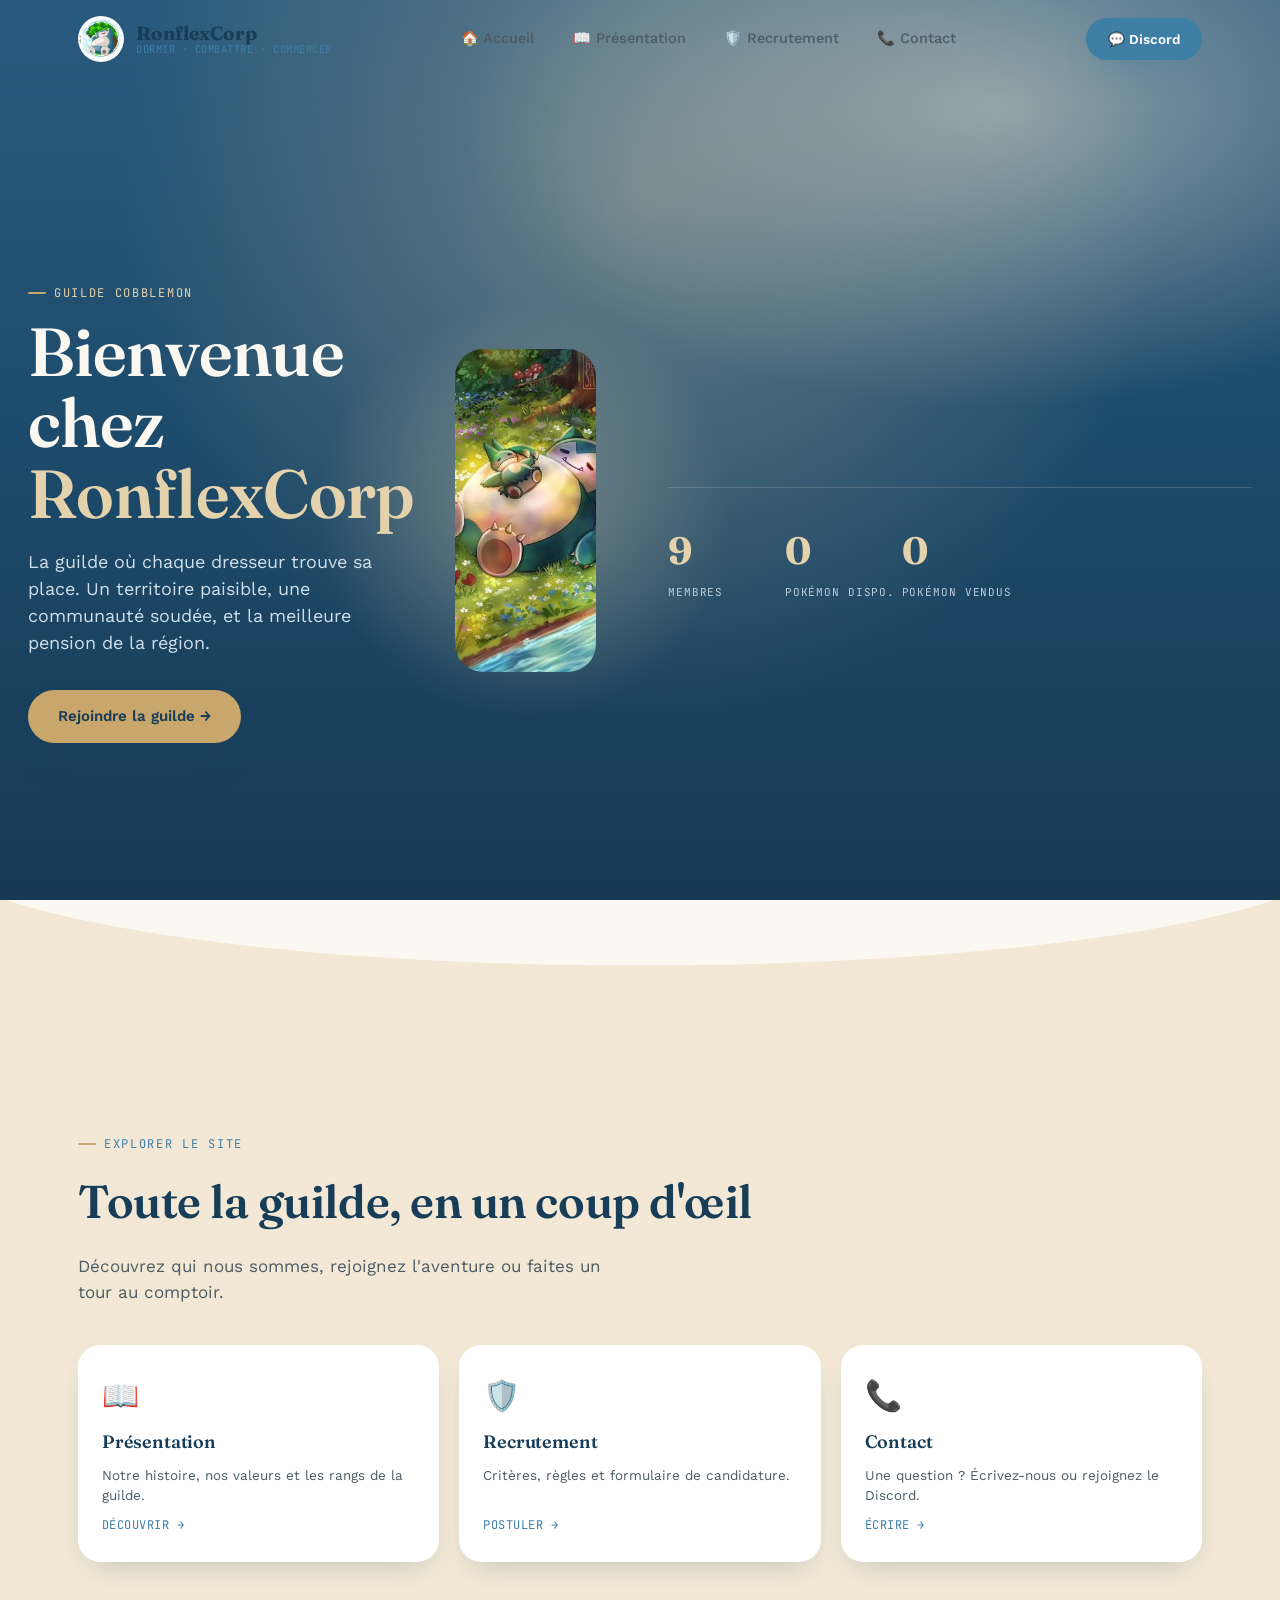
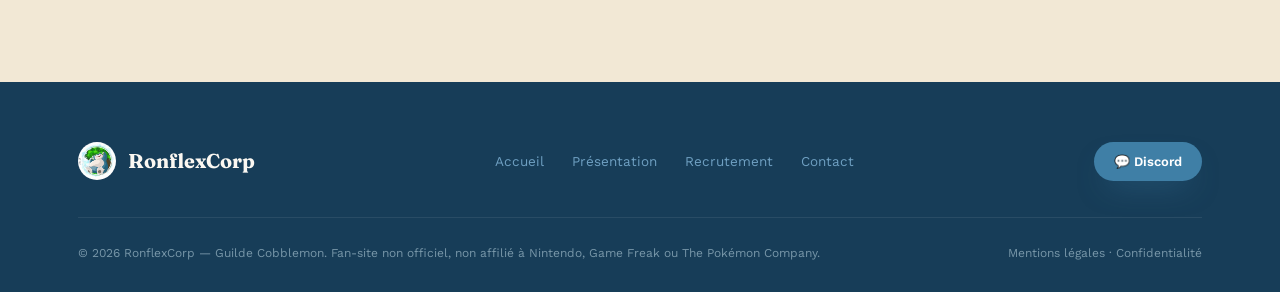
==== commit 7d9bdd07: "Ajoute les pages Mentions légales et Politique de confidentialité Crée deux nouvelles pages complète" ====
--- a/index.html
+++ b/index.html
@@ -112,7 +112,7 @@
     </div>
     <div class="footer-bottom">
       <span>© 2026 RonflexCorp — Guilde Cobblemon. Fan-site non officiel, non affilié à Nintendo, Game Freak ou The Pokémon Company.</span>
-      <span>Mentions légales · Confidentialité</span>
+      <span><a href="mentions-legales.html">Mentions légales</a> · <a href="confidentialite.html">Confidentialité</a></span>
     </div>
   </div>
 </footer>
--- a/css/style.css
+++ b/css/style.css
@@ -290,6 +290,8 @@
 .footer-links a{font-size:13.5px;transition:color .3s ease;}
 .footer-links a:hover{color:var(--gold-soft);}
 .footer-bottom{display:flex;justify-content:space-between;padding-top:26px;font-size:12px;flex-wrap:wrap;gap:10px;color:#7796A8;}
+.footer-bottom a{transition:color .3s ease;}
+.footer-bottom a:hover{color:var(--gold-soft);}
 
 /* ---------- Scroll top / loader ---------- */
 .loader{
@@ -390,3 +392,14 @@
 .hub-link{font-family:var(--ff-mono);font-size:12px;color:var(--light-blue);text-transform:uppercase;letter-spacing:.04em;}
 @media (max-width:980px){.hub-grid{grid-template-columns:repeat(2,minmax(0,1fr));}}
 @media (max-width:600px){.hub-grid{grid-template-columns:minmax(0,1fr);}}
+
+/* ---------- Legal pages (Mentions légales / Confidentialité) ---------- */
+.legal-content{max-width:820px;margin:0 auto;}
+.legal-content .legal-updated{font-family:var(--ff-mono);font-size:12.5px;color:var(--ink-soft);margin-bottom:36px;display:block;}
+.legal-content h3{font-size:22px;margin:40px 0 14px;color:var(--deep-blue-2);}
+.legal-content h3:first-of-type{margin-top:0;}
+.legal-content p{font-size:15px;line-height:1.75;color:var(--ink-soft);margin-bottom:14px;}
+.legal-content ul{margin:0 0 14px;padding-left:22px;list-style:disc;}
+.legal-content li{font-size:15px;line-height:1.75;color:var(--ink-soft);margin-bottom:6px;}
+.legal-content a{color:var(--light-blue);text-decoration:underline;text-underline-offset:2px;}
+.legal-content strong{color:var(--ink);}
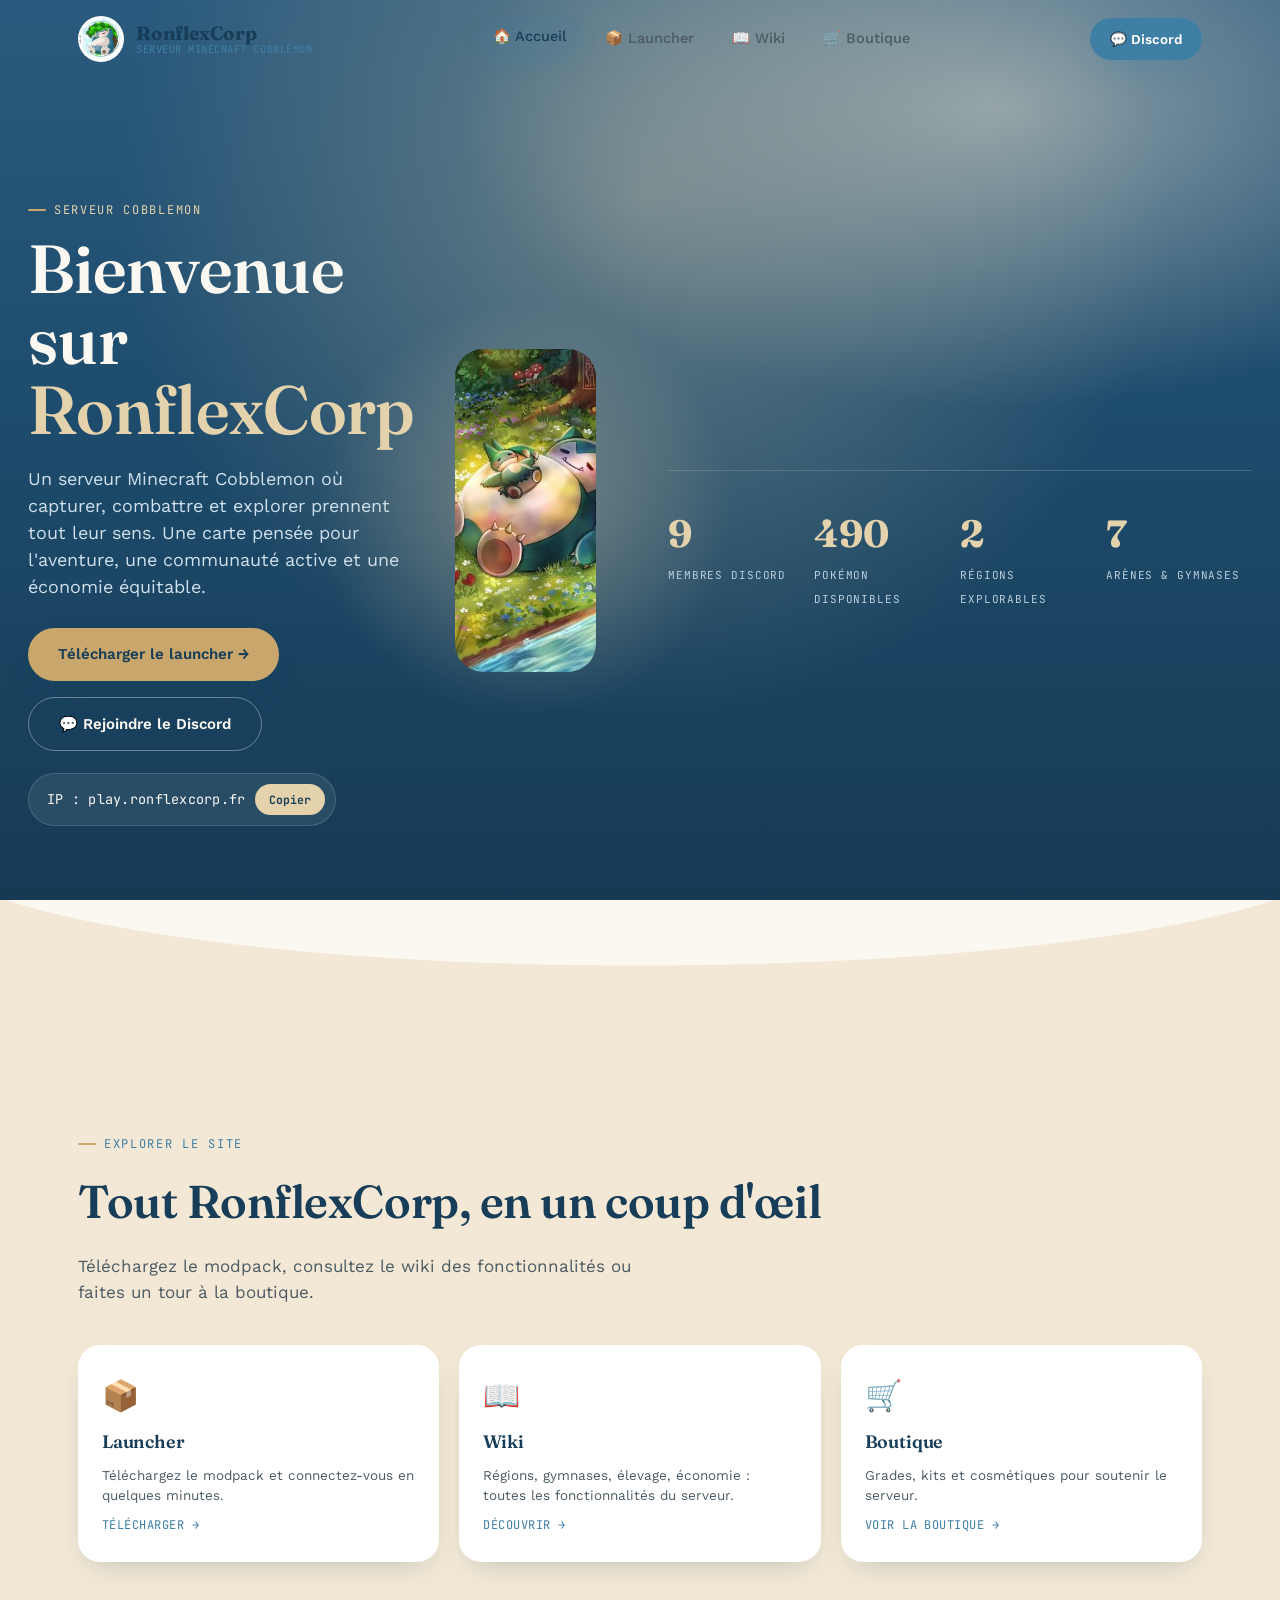
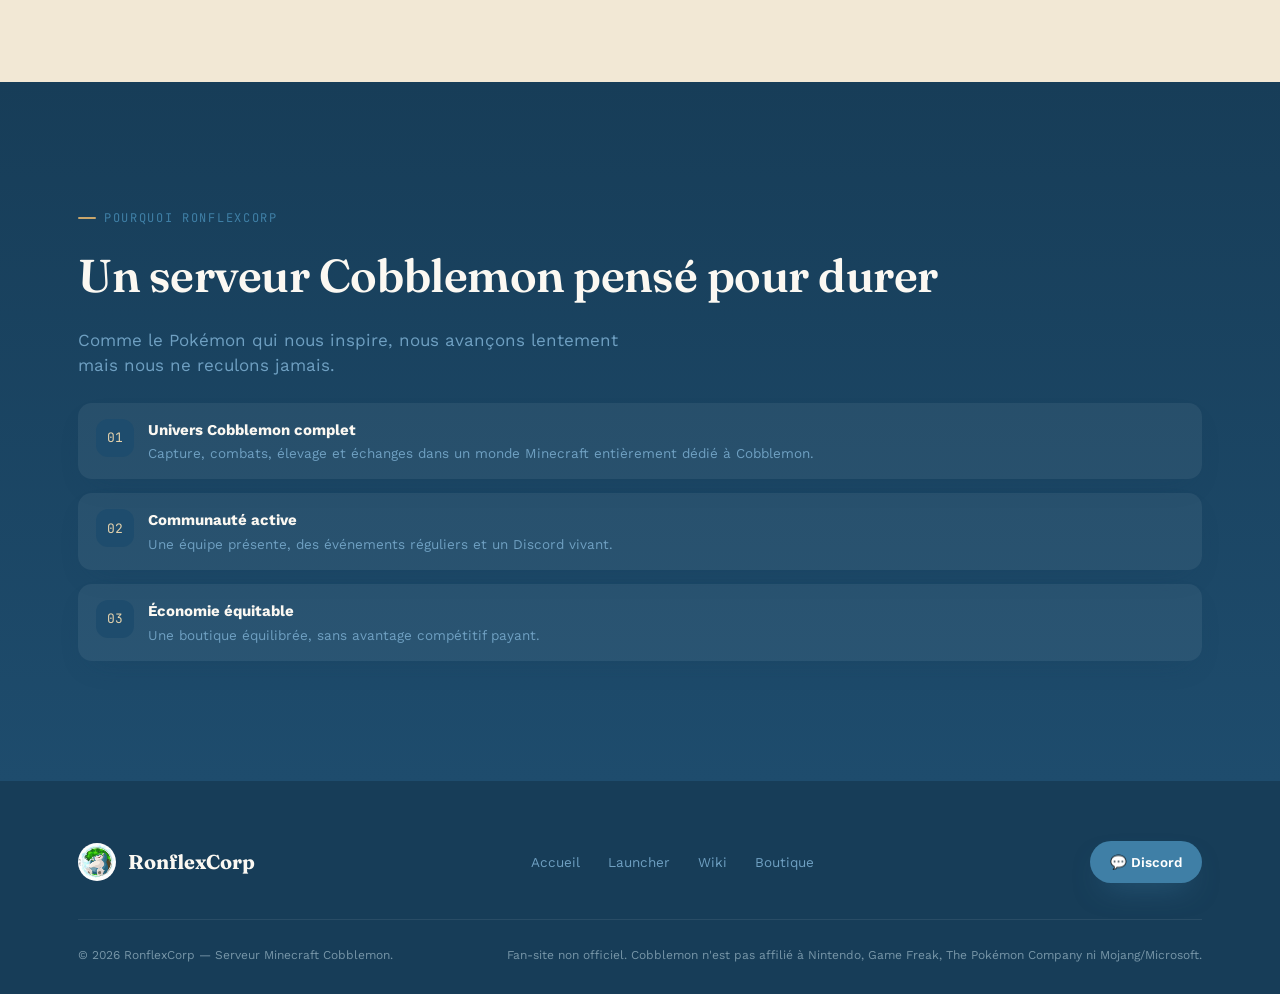
==== commit 7cfe36f2: "Transforme le site de guilde en site du serveur Minecraft Cobblemon Réarchitecture complète en 4 pag" ====
--- a/index.html
+++ b/index.html
@@ -3,7 +3,8 @@
 <head>
 <meta charset="UTF-8">
 <meta name="viewport" content="width=device-width, initial-scale=1.0">
-<title>RonflexCorp — Dormir, combattre, commercer.</title>
+<title>RonflexCorp — Serveur Minecraft Cobblemon</title>
+<meta name="description" content="RonflexCorp, le serveur Minecraft Cobblemon où capturer, combattre et explorer prennent tout leur sens. Rejoignez notre communauté.">
 <link rel="icon" type="image/jpeg" href="assets/Snorlax_600_3331126.jpg">
 <link rel="preconnect" href="https://fonts.googleapis.com">
 <link rel="preconnect" href="https://fonts.gstatic.com" crossorigin>
@@ -15,7 +16,7 @@
 <!-- Loader -->
 <div class="loader" id="loader">
   <img class="loader-mascot" src="assets/Snorlax_600_3331126.jpg" alt="Mascotte RonflexCorp endormie" width="110" height="88" style="border-radius:24px;object-fit:cover;">
-  <span>Ronflex se réveille…</span>
+  <span>Chargement du serveur…</span>
 </div>
 
 <!-- Nav -->
@@ -23,16 +24,16 @@
   <div class="container nav-inner">
     <a href="index.html" class="brand">
       <img class="brand-mark" src="assets/Snorlax_600_3331126.jpg" alt="Logo RonflexCorp" width="46" height="46" style="border-radius:50%;object-fit:cover;">
-      <span class="brand-text"><b>RonflexCorp</b><span>Dormir · Combattre · Commercer</span></span>
+      <span class="brand-text"><b>RonflexCorp</b><span>Serveur Minecraft Cobblemon</span></span>
     </a>
     <div class="nav-links">
       <a href="index.html" class="active">🏠 Accueil</a>
-      <a href="presentation.html">📖 Présentation</a>
-      <a href="recrutement.html">🛡️ Recrutement</a>
-      <a href="contact.html">📞 Contact</a>
+      <a href="launcher.html">📦 Launcher</a>
+      <a href="wiki.html">📖 Wiki</a>
+      <a href="boutique.html">🛒 Boutique</a>
     </div>
     <div class="nav-cta">
-      <a href="https://discord.gg/UPFU88eyMu" target="_blank" rel="noopener" class="btn btn-discord" style="padding:11px 22px;font-size:13.5px;">💬 Discord</a>
+      <a href="https://discord.gg/UPFU88eyMu" target="_blank" rel="noopener" class="btn btn-discord btn-sm">💬 Discord</a>
       <div class="nav-burger" id="burger"><span></span><span></span><span></span></div>
     </div>
   </div>
@@ -42,14 +43,18 @@
 <header class="hero" id="accueil">
   <div class="hero-sky-glow"></div>
   <div class="hero-particles" id="particles"></div>
-  <img class="hero-mountains" src="assets/mountains.svg" alt="" aria-hidden="true">
   <div class="container hero-inner">
     <div class="hero-copy reveal">
-      <span class="eyebrow">Guilde Cobblemon</span>
-      <h1>Bienvenue chez <em>RonflexCorp</em></h1>
-      <p>La guilde où chaque dresseur trouve sa place. Un territoire paisible, une communauté soudée, et la meilleure pension de la région.</p>
+      <span class="eyebrow">Serveur Cobblemon</span>
+      <h1>Bienvenue sur <em>RonflexCorp</em></h1>
+      <p>Un serveur Minecraft Cobblemon où capturer, combattre et explorer prennent tout leur sens. Une carte pensée pour l'aventure, une communauté active et une économie équitable.</p>
       <div class="hero-actions">
-        <a href="recrutement.html" class="btn btn-primary">Rejoindre la guilde →</a>
+        <a href="launcher.html" class="btn btn-primary">Télécharger le launcher →</a>
+        <a href="https://discord.gg/UPFU88eyMu" target="_blank" rel="noopener" class="btn btn-outline">💬 Rejoindre le Discord</a>
+      </div>
+      <div class="server-ip">
+        <span>IP : play.ronflexcorp.fr</span>
+        <button class="copy-btn" data-copy="play.ronflexcorp.fr">Copier</button>
       </div>
     </div>
     <div class="hero-visual reveal">
@@ -68,28 +73,44 @@
   <div class="container">
     <div class="reveal" style="margin-bottom:40px;">
       <span class="eyebrow">Explorer le site</span>
-      <h2 class="section-title">Toute la guilde, en un coup d'œil</h2>
-      <p class="section-lead">Découvrez qui nous sommes, rejoignez l'aventure ou faites un tour au comptoir.</p>
+      <h2 class="section-title">Tout RonflexCorp, en un coup d'œil</h2>
+      <p class="section-lead">Téléchargez le modpack, consultez le wiki des fonctionnalités ou faites un tour à la boutique.</p>
     </div>
     <div class="hub-grid reveal reveal-stagger">
-      <a class="hub-card" href="presentation.html" style="--i:0">
+      <a class="hub-card" href="launcher.html" style="--i:0">
+        <span class="hub-icon">📦</span>
+        <h4>Launcher</h4>
+        <p>Téléchargez le modpack et connectez-vous en quelques minutes.</p>
+        <span class="hub-link">Télécharger →</span>
+      </a>
+      <a class="hub-card" href="wiki.html" style="--i:1">
         <span class="hub-icon">📖</span>
-        <h4>Présentation</h4>
-        <p>Notre histoire, nos valeurs et les rangs de la guilde.</p>
+        <h4>Wiki</h4>
+        <p>Régions, gymnases, élevage, économie : toutes les fonctionnalités du serveur.</p>
         <span class="hub-link">Découvrir →</span>
       </a>
-      <a class="hub-card" href="recrutement.html" style="--i:1">
-        <span class="hub-icon">🛡️</span>
-        <h4>Recrutement</h4>
-        <p>Critères, règles et formulaire de candidature.</p>
-        <span class="hub-link">Postuler →</span>
+      <a class="hub-card" href="boutique.html" style="--i:2">
+        <span class="hub-icon">🛒</span>
+        <h4>Boutique</h4>
+        <p>Grades, kits et cosmétiques pour soutenir le serveur.</p>
+        <span class="hub-link">Voir la boutique →</span>
       </a>
-      <a class="hub-card" href="contact.html" style="--i:2">
-        <span class="hub-icon">📞</span>
-        <h4>Contact</h4>
-        <p>Une question ? Écrivez-nous ou rejoignez le Discord.</p>
-        <span class="hub-link">Écrire →</span>
-      </a>
+    </div>
+  </div>
+</section>
+
+<!-- POURQUOI NOUS REJOINDRE -->
+<section class="section section-blue" id="pourquoi">
+  <div class="container">
+    <div class="reveal" style="margin-bottom:20px;">
+      <span class="eyebrow">Pourquoi RonflexCorp</span>
+      <h2 class="section-title">Un serveur Cobblemon pensé pour durer</h2>
+      <p class="section-lead">Comme le Pokémon qui nous inspire, nous avançons lentement mais nous ne reculons jamais.</p>
+    </div>
+    <div class="value-list reveal reveal-stagger">
+      <div class="value-item" style="--i:0"><div class="value-icon">01</div><div><b>Univers Cobblemon complet</b><p>Capture, combats, élevage et échanges dans un monde Minecraft entièrement dédié à Cobblemon.</p></div></div>
+      <div class="value-item" style="--i:1"><div class="value-icon">02</div><div><b>Communauté active</b><p>Une équipe présente, des événements réguliers et un Discord vivant.</p></div></div>
+      <div class="value-item" style="--i:2"><div class="value-icon">03</div><div><b>Économie équitable</b><p>Une boutique équilibrée, sans avantage compétitif payant.</p></div></div>
     </div>
   </div>
 </section>
@@ -104,15 +125,15 @@
       </div>
       <div class="footer-links">
         <a href="index.html">Accueil</a>
-        <a href="presentation.html">Présentation</a>
-        <a href="recrutement.html">Recrutement</a>
-        <a href="contact.html">Contact</a>
+        <a href="launcher.html">Launcher</a>
+        <a href="wiki.html">Wiki</a>
+        <a href="boutique.html">Boutique</a>
       </div>
-      <a href="https://discord.gg/UPFU88eyMu" target="_blank" rel="noopener" class="btn btn-discord" style="padding:10px 20px;font-size:13px;">💬 Discord</a>
+      <a href="https://discord.gg/UPFU88eyMu" target="_blank" rel="noopener" class="btn btn-discord btn-sm">💬 Discord</a>
     </div>
     <div class="footer-bottom">
-      <span>© 2026 RonflexCorp — Guilde Cobblemon. Fan-site non officiel, non affilié à Nintendo, Game Freak ou The Pokémon Company.</span>
-      <span><a href="mentions-legales.html">Mentions légales</a> · <a href="confidentialite.html">Confidentialité</a></span>
+      <span>© 2026 RonflexCorp — Serveur Minecraft Cobblemon.</span>
+      <span>Fan-site non officiel. Cobblemon n'est pas affilié à Nintendo, Game Freak, The Pokémon Company ni Mojang/Microsoft.</span>
     </div>
   </div>
 </footer>
--- a/css/style.css
+++ b/css/style.css
@@ -78,6 +78,7 @@
 .btn-dark:hover{transform:translateY(-3px);box-shadow:var(--shadow-soft);}
 .btn-discord{background:#3F7FA6;color:#fff;box-shadow:0 14px 30px -14px rgba(63,127,166,0.6);}
 .btn-discord:hover{transform:translateY(-3px);background:#356e91;}
+.btn-sm{padding:11px 20px;font-size:13.5px;}
 
 /* Belly-curve divider — signature motif */
 .belly-divider{width:100%;height:110px;display:block;margin-top:-2px;}
@@ -102,7 +103,7 @@
   padding:10px 16px;border-radius:100px;position:relative;
   transition:transform .3s cubic-bezier(.2,.8,.2,1), color .3s ease, background .3s ease;
 }
-.nav-links a:hover{transform:translateY(-2px);color:var(--deep-blue-2);background:rgba(63,127,166,0.12);box-shadow:0 8px 20px -10px rgba(63,127,166,0.5);}
+.nav-links a:hover, .nav-links a.active{transform:translateY(-2px);color:var(--deep-blue-2);background:rgba(63,127,166,0.12);box-shadow:0 8px 20px -10px rgba(63,127,166,0.5);}
 .nav-cta{display:flex;align-items:center;gap:10px;}
 .nav-burger{display:none;width:42px;height:42px;border-radius:12px;background:var(--deep-blue-2);align-items:center;justify-content:center;flex-shrink:0;cursor:pointer;}
 .nav-burger span, .nav-burger::before, .nav-burger::after{content:"";display:block;width:18px;height:2px;background:var(--off-white);border-radius:2px;}
@@ -138,7 +139,6 @@
   pointer-events:none;
 }
 @keyframes breathe{0%,100%{opacity:.55;transform:scale(1);}50%{opacity:.85;transform:scale(1.05);}}
-.hero-mountains{position:absolute;bottom:0;left:0;width:100%;opacity:.9;}
 .hero-particles{position:absolute;inset:0;pointer-events:none;}
 .particle{position:absolute;opacity:.5;color:var(--cream);font-family:var(--ff-display);animation:float-up linear infinite;}
 @keyframes float-up{
@@ -157,8 +157,20 @@
   margin-bottom:20px;
 }
 .hero h1 em{font-style:normal;color:var(--gold-soft);}
-.hero-copy p{font-size:18px;color:#CFE0EC;max-width:480px;margin-bottom:34px;}
-.hero-actions{display:flex;gap:16px;flex-wrap:wrap;}
+.hero-copy p{font-size:18px;color:#CFE0EC;max-width:480px;margin-bottom:28px;}
+.hero-actions{display:flex;gap:16px;flex-wrap:wrap;margin-bottom:22px;}
+.server-ip{
+  display:inline-flex;align-items:center;gap:10px;
+  background:rgba(255,255,255,0.08);border:1px solid rgba(255,255,255,0.14);
+  padding:10px 10px 10px 18px;border-radius:100px;
+}
+.server-ip span{font-family:var(--ff-mono);font-size:13.5px;color:var(--off-white);letter-spacing:.02em;}
+.server-ip .copy-btn{
+  font-family:var(--ff-mono);font-size:11.5px;color:var(--deep-blue-2);
+  background:var(--gold-soft);padding:8px 14px;border-radius:100px;font-weight:700;
+  transition:transform .3s ease, background .3s ease;
+}
+.server-ip .copy-btn:hover{transform:translateY(-2px);background:var(--gold);}
 .hero-visual{position:relative;display:flex;align-items:center;justify-content:center;}
 .hero-visual .glow-ring{
   position:absolute;width:420px;height:420px;border-radius:50%;
@@ -169,9 +181,9 @@
 @keyframes mascot-breathe{0%,100%{transform:translateY(0) scale(1);}50%{transform:translateY(-6px) scale(1.015);}}
 
 /* Stats */
-.stats-wrap{position:relative;z-index:2;margin-top:70px;}
+.stats-wrap{position:relative;z-index:2;margin-top:60px;}
 .stats-grid{
-  display:grid;grid-template-columns:repeat(5,minmax(0,1fr));
+  display:grid;grid-template-columns:repeat(4,minmax(0,1fr));
   border-top:1px solid rgba(242,232,213,0.18);
   padding-top:34px;
 }
@@ -187,99 +199,118 @@
 .reveal.in{opacity:1;transform:translateY(0);}
 .reveal-stagger > *{transition-delay:calc(var(--i,0) * 90ms);}
 
-/* ---------- Présentation ---------- */
-.pres-grid{display:grid;grid-template-columns:minmax(0,1fr) minmax(0,1fr);gap:60px;align-items:start;margin-bottom:80px;}
-.pres-copy p{color:var(--ink-soft);margin-bottom:16px;font-size:16px;}
+/* ---------- Hub cards (Accueil / index de pages) ---------- */
+.hub-grid{display:grid;grid-template-columns:repeat(3,minmax(0,1fr));gap:20px;margin-top:20px;}
+.hub-card{
+  background:var(--white);border-radius:var(--radius-md);padding:28px 24px;
+  box-shadow:var(--shadow-card);transition:transform .4s cubic-bezier(.2,.8,.2,1), box-shadow .4s ease;
+  display:flex;flex-direction:column;gap:10px;
+}
+.hub-card:hover{transform:translateY(-8px);box-shadow:0 30px 50px -20px rgba(23,61,88,0.4);}
+.hub-icon{font-size:30px;}
+.hub-card h4{font-size:18px;color:var(--deep-blue-2);}
+.hub-card p{font-size:13.5px;color:var(--ink-soft);flex:1;}
+.hub-link{font-family:var(--ff-mono);font-size:12px;color:var(--light-blue);text-transform:uppercase;letter-spacing:.04em;}
+@media (max-width:980px){.hub-grid{grid-template-columns:repeat(2,minmax(0,1fr));}}
+@media (max-width:600px){.hub-grid{grid-template-columns:minmax(0,1fr);}}
+
+/* ---------- Value list (atouts / prérequis) ---------- */
 .value-list{display:flex;flex-direction:column;gap:14px;margin-top:24px;}
 .value-item{display:flex;gap:14px;align-items:flex-start;padding:16px 18px;background:var(--white);border-radius:var(--radius-sm);box-shadow:var(--shadow-card);}
 .value-icon{width:38px;height:38px;border-radius:12px;background:var(--deep-blue);flex-shrink:0;display:flex;align-items:center;justify-content:center;color:var(--gold-soft);font-family:var(--ff-mono);font-size:13px;}
 .value-item b{display:block;color:var(--deep-blue-2);font-size:15px;margin-bottom:2px;}
 .value-item p{font-size:13.5px;color:var(--ink-soft);}
-
-.grades{display:grid;grid-template-columns:repeat(4,minmax(0,1fr));gap:20px;margin-top:20px;}
-.grade-card{
-  --grade-color:var(--gold);
-  background:var(--white);border-radius:var(--radius-md);padding:28px 22px;
+.section-blue .value-item{background:rgba(255,255,255,0.06);}
+.section-blue .value-item b{color:var(--off-white);}
+.section-blue .value-item p{color:var(--light-blue-soft);}
+
+/* ---------- Launcher : étapes ---------- */
+.step-list{display:flex;flex-direction:column;gap:18px;margin-top:24px;}
+.step{display:flex;gap:18px;align-items:flex-start;padding:22px;background:var(--white);border-radius:var(--radius-md);box-shadow:var(--shadow-card);}
+.step-num{
+  width:40px;height:40px;border-radius:50%;background:var(--gold);color:var(--deep-blue-2);
+  display:flex;align-items:center;justify-content:center;font-family:var(--ff-mono);font-weight:700;font-size:15px;flex-shrink:0;
+}
+.step h4{font-size:16.5px;margin-bottom:6px;}
+.step p{font-size:14px;color:var(--ink-soft);}
+.step a{color:var(--light-blue);font-weight:600;text-decoration:underline;text-underline-offset:3px;}
+
+.ip-card{
+  background:linear-gradient(160deg,var(--deep-blue),var(--deep-blue-2));
+  border-radius:var(--radius-lg);padding:36px 40px;color:var(--off-white);
+  display:flex;align-items:center;justify-content:space-between;gap:24px;flex-wrap:wrap;
+}
+.ip-card h3{color:var(--off-white);font-size:20px;margin-bottom:6px;}
+.ip-card p{color:var(--light-blue-soft);font-size:13.5px;}
+.ip-value{display:flex;align-items:center;gap:12px;flex-wrap:wrap;}
+.ip-value code{font-family:var(--ff-mono);font-size:20px;background:rgba(255,255,255,0.1);padding:12px 18px;border-radius:14px;color:var(--gold-soft);}
+
+.prereq-grid{display:grid;grid-template-columns:repeat(4,minmax(0,1fr));gap:16px;margin-top:24px;}
+.prereq-card{background:var(--white);border-radius:var(--radius-sm);padding:20px;box-shadow:var(--shadow-card);text-align:center;}
+.prereq-card span{font-size:26px;display:block;margin-bottom:10px;}
+.prereq-card b{display:block;font-size:13.5px;color:var(--deep-blue-2);margin-bottom:4px;}
+.prereq-card p{font-size:12.5px;color:var(--ink-soft);}
+
+/* ---------- FAQ (details/summary natif) ---------- */
+.faq-list{display:flex;flex-direction:column;gap:12px;margin-top:24px;}
+.faq-item{background:var(--white);border-radius:var(--radius-sm);box-shadow:var(--shadow-card);overflow:hidden;}
+.faq-item summary{
+  padding:18px 22px;font-weight:600;font-size:15px;color:var(--deep-blue-2);cursor:pointer;
+  list-style:none;display:flex;align-items:center;justify-content:space-between;gap:12px;
+}
+.faq-item summary::-webkit-details-marker{display:none;}
+.faq-item summary::after{content:"+";font-family:var(--ff-mono);font-size:18px;color:var(--light-blue);transition:transform .3s ease;}
+.faq-item[open] summary::after{transform:rotate(45deg);}
+.faq-item p{padding:0 22px 20px;font-size:14px;color:var(--ink-soft);}
+
+/* ---------- Wiki ---------- */
+.wiki-toc{display:flex;flex-wrap:wrap;gap:10px;margin-top:24px;}
+.wiki-toc a{
+  font-family:var(--ff-mono);font-size:12.5px;color:var(--deep-blue-2);
+  background:var(--white);padding:10px 18px;border-radius:100px;box-shadow:var(--shadow-card);
+  transition:transform .3s ease, background .3s ease;
+}
+.wiki-toc a:hover{transform:translateY(-2px);background:var(--gold-soft);}
+.wiki-section{padding:80px 0;border-top:1px solid rgba(35,48,57,0.07);}
+.wiki-section:first-of-type{border-top:none;}
+.wiki-section-head{max-width:640px;margin-bottom:36px;}
+.wiki-grid{display:grid;grid-template-columns:repeat(3,minmax(0,1fr));gap:20px;}
+.wiki-card{background:var(--white);border-radius:var(--radius-md);padding:26px 22px;box-shadow:var(--shadow-card);}
+.wiki-card span.icon{font-size:26px;display:block;margin-bottom:12px;}
+.wiki-card h4{font-size:16px;margin-bottom:8px;}
+.wiki-card p{font-size:13.5px;color:var(--ink-soft);}
+
+.cmd-table{width:100%;border-collapse:collapse;margin-top:24px;background:var(--white);border-radius:var(--radius-md);overflow:hidden;box-shadow:var(--shadow-card);}
+.cmd-table th, .cmd-table td{padding:14px 20px;text-align:left;font-size:13.5px;border-bottom:1px solid rgba(35,48,57,0.06);}
+.cmd-table th{font-family:var(--ff-mono);font-size:11px;text-transform:uppercase;letter-spacing:.06em;color:var(--light-blue);background:var(--cream);}
+.cmd-table td:first-child{font-family:var(--ff-mono);color:var(--deep-blue-2);font-weight:600;white-space:nowrap;}
+.cmd-table tr:last-child td{border-bottom:none;}
+
+/* ---------- Boutique ---------- */
+.tier-grid{display:grid;grid-template-columns:repeat(4,minmax(0,1fr));gap:20px;margin-top:20px;}
+.tier-card{
+  --tier-color:var(--gold);
+  background:var(--white);border-radius:var(--radius-md);padding:30px 24px;
   box-shadow:var(--shadow-card);position:relative;overflow:hidden;
-  border-top:4px solid var(--grade-color);
+  border-top:4px solid var(--tier-color);
+  display:flex;flex-direction:column;
   transition:transform .4s cubic-bezier(.2,.8,.2,1), box-shadow .4s ease;
 }
-.grade-card:hover{transform:translateY(-8px);box-shadow:0 30px 50px -20px rgba(23,61,88,0.4);}
-.grade-card::after{
-  content:"";position:absolute;right:-30px;top:-30px;width:100px;height:100px;border-radius:50%;
-  background:radial-gradient(circle, color-mix(in srgb, var(--grade-color) 25%, transparent), transparent 70%);
-}
-.grade-rank{font-family:var(--ff-mono);font-size:11px;color:var(--grade-color);letter-spacing:.08em;text-transform:uppercase;margin-bottom:10px;}
-.grade-card h4{font-size:20px;margin-bottom:8px;}
-.grade-card p{font-size:13.5px;color:var(--ink-soft);}
-
-.gallery{display:grid;grid-template-columns:repeat(4,minmax(0,1fr));gap:16px;margin-top:60px;}
-.gallery-item{border-radius:var(--radius-sm);overflow:hidden;aspect-ratio:1/1;box-shadow:var(--shadow-card);transition:transform .5s cubic-bezier(.2,.8,.2,1);}
-.gallery-item:hover{transform:scale(1.035);}
-.gallery-item svg{width:100%;height:100%;}
-.gallery-item img{width:100%;height:100%;object-fit:cover;display:block;}
-
-/* ---------- Recrutement ---------- */
-.recrut-layout{display:grid;grid-template-columns:.85fr 1.15fr;gap:56px;align-items:start;}
-.recrut-block{margin-bottom:34px;}
-.recrut-block h3{font-size:19px;margin-bottom:14px;color:var(--off-white);}
-.recrut-block ul{display:flex;flex-direction:column;gap:10px;}
-.recrut-block li{
-  display:flex;gap:10px;font-size:14.5px;color:var(--light-blue-soft);
-  padding-left:0;
-}
-.recrut-block li::before{content:"◆";color:var(--gold);font-size:9px;margin-top:6px;flex-shrink:0;}
-
-.form-card{
-  background:var(--off-white);border-radius:var(--radius-lg);
-  padding:40px;box-shadow:0 40px 80px -30px rgba(0,0,0,0.45);
-}
-.form-card h3{font-size:22px;margin-bottom:6px;color:var(--deep-blue-2);}
-.form-card .form-sub{font-size:13.5px;color:var(--ink-soft);margin-bottom:26px;}
-.form-row{display:grid;grid-template-columns:minmax(0,1fr) minmax(0,1fr);gap:16px;margin-bottom:16px;}
-.field{display:flex;flex-direction:column;gap:6px;}
-.field.full{grid-column:1/-1;}
-.field label{font-size:12.5px;font-weight:600;color:var(--deep-blue-2);font-family:var(--ff-mono);letter-spacing:.02em;}
-.field input, .field select, .field textarea{
-  border:1.5px solid #E2D8C3;background:var(--white);border-radius:var(--radius-sm);
-  padding:13px 15px;font-size:14.5px;font-family:var(--ff-body);color:var(--ink);
-  transition:border-color .3s ease, box-shadow .3s ease;
-}
-.field input:focus, .field select:focus, .field textarea:focus{
-  outline:none;border-color:var(--light-blue);box-shadow:0 0 0 4px rgba(63,127,166,0.15);
-}
-.field textarea{resize:vertical;min-height:100px;}
-.submit-btn{
-  width:100%;justify-content:center;margin-top:8px;
-  background:var(--deep-blue-2);color:var(--off-white);padding:16px;border-radius:100px;
-  font-weight:600;font-size:15px;display:flex;align-items:center;gap:10px;
-  transition:transform .35s cubic-bezier(.2,.8,.2,1), background .3s ease, box-shadow .3s ease;
-}
-.submit-btn:hover{transform:translateY(-3px);background:var(--deep-blue);box-shadow:var(--shadow-soft);}
-.submit-btn .arrow{transition:transform .35s cubic-bezier(.2,.8,.2,1);}
-.submit-btn:hover .arrow{transform:translateX(5px);}
-.form-success{display:none;text-align:center;padding:40px 10px;}
-.form-success.show{display:block;}
-.form-success .check{width:60px;height:60px;margin:0 auto 18px;}
-
-/* ---------- Contact ---------- */
-.contact-grid{display:grid;grid-template-columns:minmax(0,1fr) minmax(0,1fr);gap:50px;}
-.contact-discord{
-  background:linear-gradient(160deg,var(--deep-blue),var(--deep-blue-2));
-  border-radius:var(--radius-lg);padding:44px;color:var(--off-white);
-  display:flex;flex-direction:column;justify-content:space-between;min-height:340px;position:relative;overflow:hidden;
-}
-.contact-discord::after{content:"";position:absolute;right:-60px;bottom:-60px;width:220px;height:220px;border-radius:50%;background:radial-gradient(circle, rgba(228,210,172,0.2), transparent 70%);}
-.contact-discord h3{color:var(--off-white);font-size:26px;margin-bottom:12px;}
-.contact-discord p{color:var(--light-blue-soft);font-size:14.5px;margin-bottom:24px;max-width:340px;}
-.responsables{margin-top:30px;display:flex;gap:18px;flex-wrap:wrap;}
-.responsable{display:flex;align-items:center;gap:10px;}
-.resp-avatar{width:38px;height:38px;border-radius:50%;background:var(--gold-soft);display:flex;align-items:center;justify-content:center;font-family:var(--ff-mono);font-size:12px;color:var(--deep-blue-2);font-weight:700;}
-.responsable span{font-size:12.5px;color:var(--cream);}
-.responsable small{display:block;font-size:10.5px;color:var(--light-blue-soft);font-family:var(--ff-mono);}
-.socials{display:flex;gap:10px;position:relative;z-index:2;}
-.social-btn{width:42px;height:42px;border-radius:50%;background:rgba(255,255,255,0.12);display:flex;align-items:center;justify-content:center;transition:all .3s ease;}
-.social-btn:hover{background:var(--gold);transform:translateY(-3px);}
+.tier-card:hover{transform:translateY(-8px);box-shadow:0 30px 50px -20px rgba(23,61,88,0.4);}
+.tier-card.featured{background:linear-gradient(160deg,var(--deep-blue),var(--deep-blue-2));}
+.tier-card.featured *{color:var(--off-white);}
+.tier-card.featured .tier-features li{color:var(--light-blue-soft);}
+.tier-badge{font-size:34px;margin-bottom:10px;}
+.tier-card h4{font-size:19px;margin-bottom:6px;}
+.tier-price{font-family:var(--ff-mono);font-size:26px;color:var(--tier-color);margin-bottom:4px;}
+.tier-period{font-size:12px;color:var(--ink-soft);margin-bottom:18px;display:block;}
+.tier-features{display:flex;flex-direction:column;gap:9px;margin-bottom:22px;flex:1;}
+.tier-features li{font-size:13px;color:var(--ink-soft);display:flex;gap:8px;align-items:flex-start;}
+.tier-features li::before{content:"✓";color:var(--tier-color);font-weight:700;flex-shrink:0;}
+.tier-cta{width:100%;justify-content:center;background:var(--deep-blue-2);color:var(--off-white);}
+.tier-card.featured .tier-cta{background:var(--gold);color:var(--deep-blue-2);}
+.shop-note{margin-top:40px;padding:22px 26px;background:rgba(63,127,166,0.1);border-radius:var(--radius-sm);font-size:13.5px;color:var(--ink-soft);}
+.shop-note b{color:var(--deep-blue-2);}
 
 /* ---------- Footer ---------- */
 .footer{background:var(--deep-blue-2);color:var(--light-blue-soft);padding:60px 0 30px;}
@@ -290,8 +321,6 @@
 .footer-links a{font-size:13.5px;transition:color .3s ease;}
 .footer-links a:hover{color:var(--gold-soft);}
 .footer-bottom{display:flex;justify-content:space-between;padding-top:26px;font-size:12px;flex-wrap:wrap;gap:10px;color:#7796A8;}
-.footer-bottom a{transition:color .3s ease;}
-.footer-bottom a:hover{color:var(--gold-soft);}
 
 /* ---------- Scroll top / loader ---------- */
 .loader{
@@ -307,21 +336,19 @@
 @media (max-width:980px){
   .hero-inner{grid-template-columns:minmax(0,1fr);text-align:center;}
   .hero-copy p{margin-left:auto;margin-right:auto;}
-  .hero-actions{justify-content:center;}
+  .hero-actions, .server-ip{justify-content:center;}
   .hero-visual{order:-1;margin-bottom:10px;}
   .stats-grid{grid-template-columns:repeat(2,minmax(0,1fr));row-gap:24px;}
-  .pres-grid{grid-template-columns:minmax(0,1fr);}
-  .grades{grid-template-columns:repeat(2,minmax(0,1fr));}
-  .gallery{grid-template-columns:repeat(2,minmax(0,1fr));}
-  .recrut-layout{grid-template-columns:minmax(0,1fr);}
-  .contact-grid{grid-template-columns:minmax(0,1fr);}
+  .hub-grid, .wiki-grid{grid-template-columns:repeat(2,minmax(0,1fr));}
+  .tier-grid{grid-template-columns:repeat(2,minmax(0,1fr));}
+  .prereq-grid{grid-template-columns:repeat(2,minmax(0,1fr));}
   .nav-links{display:none;}
   .nav-burger{display:flex;}
 }
 
 @media (max-width:768px){
   .container{padding:0 20px;}
-  .section{padding:64px 0;}
+  .section, .wiki-section{padding:64px 0;}
   h1{font-size:clamp(32px,8vw,44px) !important;}
   .section-title{font-size:clamp(26px,7vw,34px);}
   .hero{padding-top:96px;min-height:auto;padding-bottom:60px;}
@@ -331,17 +358,8 @@
   .stats-grid{gap:20px;}
   .stat b{font-size:26px;}
 
-  .grades{grid-template-columns:minmax(0,1fr) minmax(0,1fr);gap:14px;}
-  .grade-card{padding:20px 16px;}
-  .gallery{grid-template-columns:minmax(0,1fr) minmax(0,1fr);gap:10px;}
-
-  .form-card{padding:26px 20px;}
-  .form-row{grid-template-columns:minmax(0,1fr);gap:0;}
-  .field{margin-bottom:14px;}
-  .field input, .field select, .field textarea{font-size:16px;}
-
-  .contact-discord, .form-card{padding:24px 20px;}
-  .responsables{gap:14px;}
+  .hub-grid, .wiki-grid, .tier-grid{grid-template-columns:minmax(0,1fr) minmax(0,1fr);gap:14px;}
+  .ip-card{flex-direction:column;align-items:flex-start;padding:26px;}
 
   .footer-top{flex-direction:column;align-items:flex-start;gap:18px;}
   .footer-links{gap:14px 20px;}
@@ -349,10 +367,9 @@
 }
 
 @media (max-width:600px){
-  .section{padding:56px 0;}
-  .form-row{grid-template-columns:minmax(0,1fr);}
-  .grades{grid-template-columns:minmax(0,1fr) minmax(0,1fr);}
+  .section, .wiki-section{padding:56px 0;}
   .stats-grid{grid-template-columns:repeat(2,minmax(0,1fr));}
+  .hub-grid, .wiki-grid, .tier-grid, .prereq-grid{grid-template-columns:minmax(0,1fr);}
 }
 
 @media (max-width:420px){
@@ -363,43 +380,15 @@
   .hero-copy p{font-size:15.5px;}
   .eyebrow{font-size:11px;}
   .stats-grid{grid-template-columns:minmax(0,1fr) minmax(0,1fr);}
-  .grades{grid-template-columns:minmax(0,1fr);}
-  .gallery{grid-template-columns:minmax(0,1fr);}
   .nav-inner{gap:12px;}
   .nav-cta .btn-discord{padding:9px 14px !important;font-size:12px !important;}
 }
 
 @media (hover:none) and (pointer:coarse){
-  .btn, .social-btn, .nav-links a{min-height:40px;}
+  .btn, .nav-links a{min-height:40px;}
   .nav-links a:hover{transform:none;}
 }
 
 @media (prefers-reduced-motion: reduce){
   *{animation-duration:0.001ms !important; animation-iteration-count:1 !important; transition-duration:0.001ms !important; scroll-behavior:auto !important;}
 }
-
-/* ---------- Hub cards (Accueil) ---------- */
-.hub-grid{display:grid;grid-template-columns:repeat(3,minmax(0,1fr));gap:20px;margin-top:20px;}
-.hub-card{
-  background:var(--white);border-radius:var(--radius-md);padding:28px 24px;
-  box-shadow:var(--shadow-card);transition:transform .4s cubic-bezier(.2,.8,.2,1), box-shadow .4s ease;
-  display:flex;flex-direction:column;gap:10px;
-}
-.hub-card:hover{transform:translateY(-8px);box-shadow:0 30px 50px -20px rgba(23,61,88,0.4);}
-.hub-icon{font-size:30px;}
-.hub-card h4{font-size:18px;color:var(--deep-blue-2);}
-.hub-card p{font-size:13.5px;color:var(--ink-soft);flex:1;}
-.hub-link{font-family:var(--ff-mono);font-size:12px;color:var(--light-blue);text-transform:uppercase;letter-spacing:.04em;}
-@media (max-width:980px){.hub-grid{grid-template-columns:repeat(2,minmax(0,1fr));}}
-@media (max-width:600px){.hub-grid{grid-template-columns:minmax(0,1fr);}}
-
-/* ---------- Legal pages (Mentions légales / Confidentialité) ---------- */
-.legal-content{max-width:820px;margin:0 auto;}
-.legal-content .legal-updated{font-family:var(--ff-mono);font-size:12.5px;color:var(--ink-soft);margin-bottom:36px;display:block;}
-.legal-content h3{font-size:22px;margin:40px 0 14px;color:var(--deep-blue-2);}
-.legal-content h3:first-of-type{margin-top:0;}
-.legal-content p{font-size:15px;line-height:1.75;color:var(--ink-soft);margin-bottom:14px;}
-.legal-content ul{margin:0 0 14px;padding-left:22px;list-style:disc;}
-.legal-content li{font-size:15px;line-height:1.75;color:var(--ink-soft);margin-bottom:6px;}
-.legal-content a{color:var(--light-blue);text-decoration:underline;text-underline-offset:2px;}
-.legal-content strong{color:var(--ink);}
